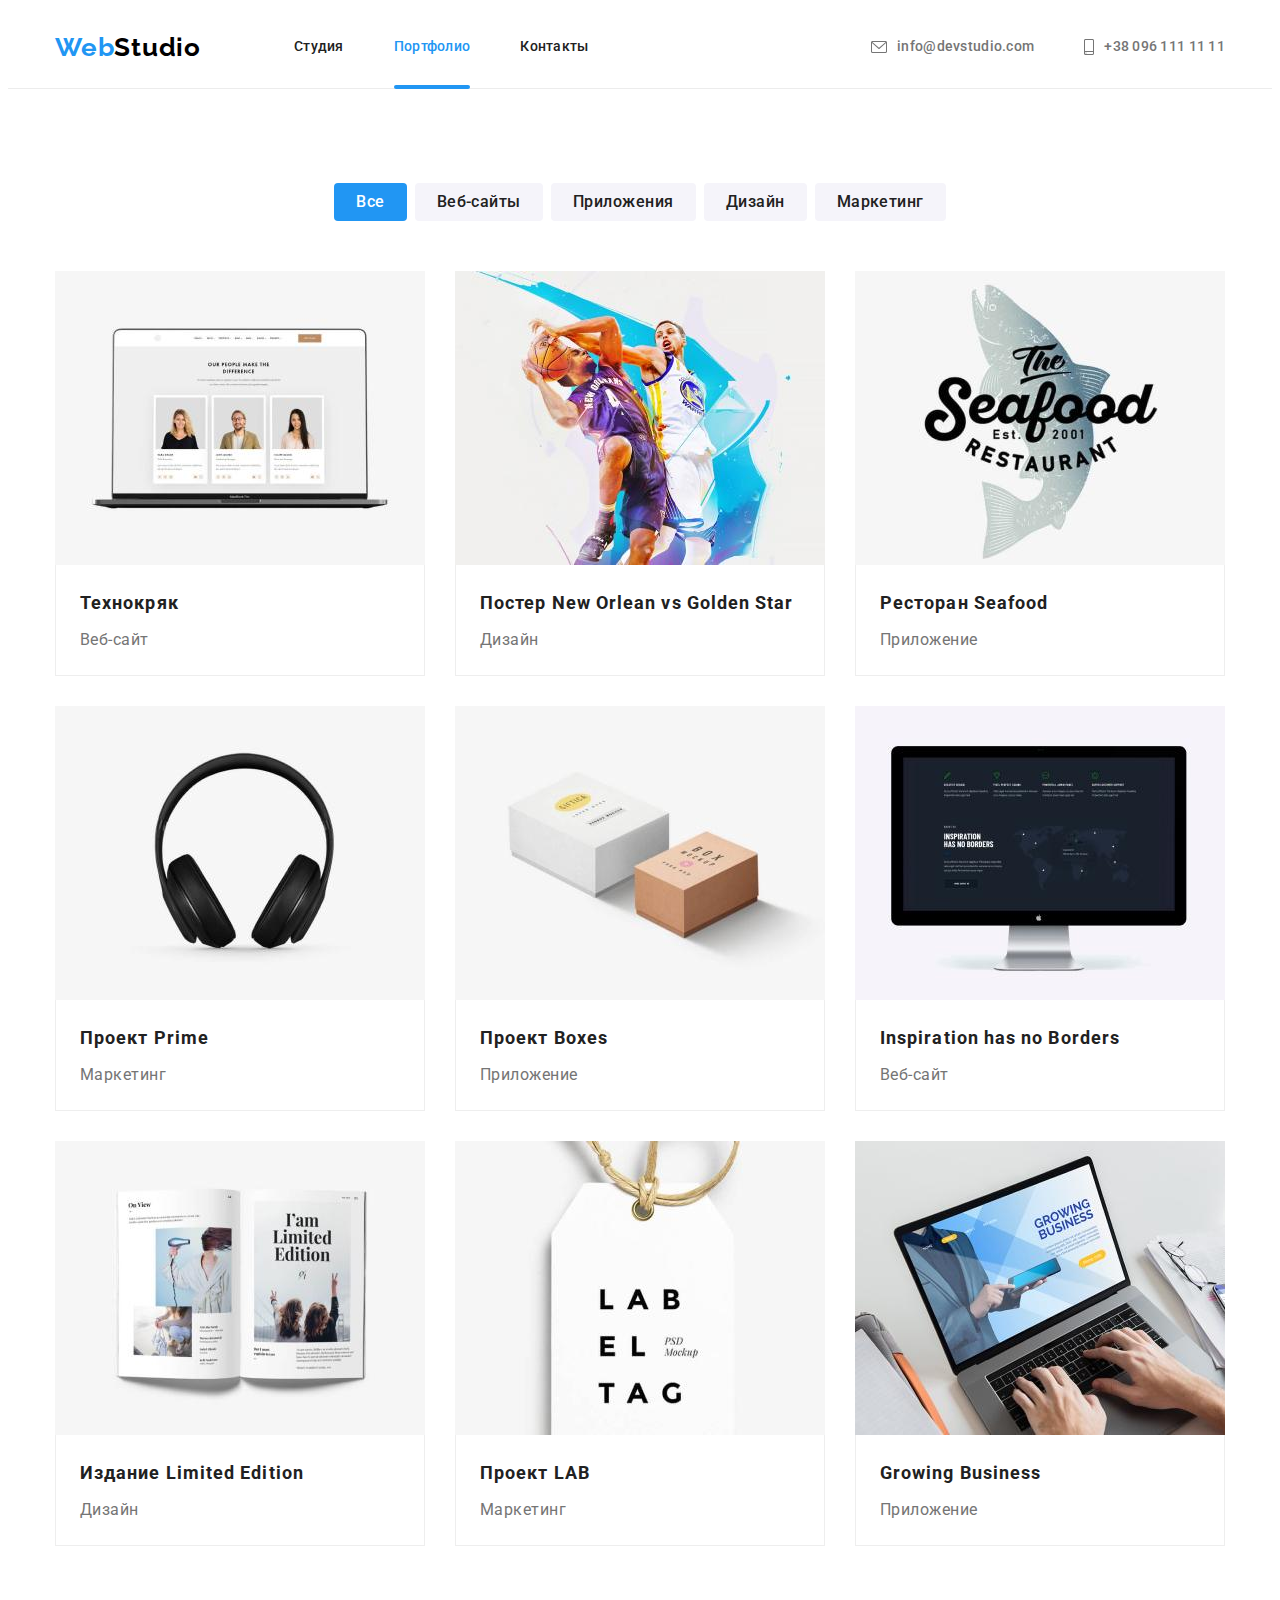
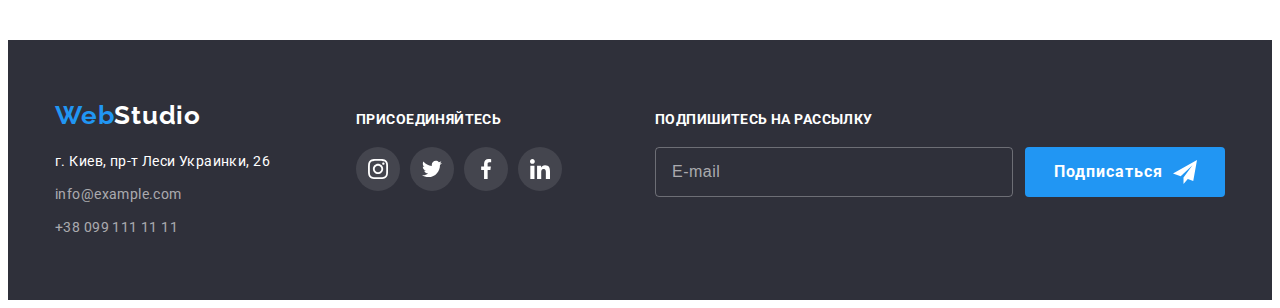
==== portfolio.html @ 7956aa9d "Добавляет файлы после 7-го ДЗ" ====
<!DOCTYPE html>
<html lang="en">
  <head>
    <meta charset="UTF-8" />
    <meta http-equiv="X-UA-Compatible" content="IE=edge" />
    <meta name="viewport" content="width=device-width, initial-scale=1.0" />
    <title>Портфолио</title>
    <link rel="preconnect" href="https://fonts.googleapis.com" />
    <link rel="preconnect" href="https://fonts.gstatic.com" crossorigin />
    <link
      href="https://fonts.googleapis.com/css2?family=Raleway:wght@700&family=Roboto:wght@400;500;700;900&display=swap"
      rel="stylesheet"
    />
    <link
      rel="stylesheet"
      href="https://cdnjs.cloudflare.com/ajax/libs/modern-normalize/1.1.0/modern-normalize.min.css"
      integrity="sha512-wpPYUAdjBVSE4KJnH1VR1HeZfpl1ub8YT/NKx4PuQ5NmX2tKuGu6U/JRp5y+Y8XG2tV+wKQpNHVUX03MfMFn9Q=="
      crossorigin="anonymous"
      referrerpolicy="no-referrer"
    />
    <link rel="stylesheet" href="./css/main.min.css" />
  </head>

  <body>
    <!-- Шапка сайта header -->
    <header class="header">
      <div class="container header__container">
        <a class="logo link header__logo" href="./index.html">
          <span class="logo__accent">Web</span>Studio</a
        >
        <nav class="header__nav nav">
          <ul class="nav__list list">
            <li class="nav__item">
              <a class="nav__link link" href="./index.html">Студия</a>
            </li>

            <li class="nav__item">
              <a class="nav__link link nav__link-current link" href="./portfolio.html">Портфолио</a>
            </li>

            <li class="nav__item">
              <a class="nav__link link" href="">Контакты</a>
            </li>
          </ul>
        </nav>

        <ul class="header-contacts-list header-contacts-list__content list">
          <li class="header-contacts-list__item">
            <a class="header-contacts-list__link link" href="mailto:info@devstudio.com">
              <svg class="header-contacts-list__icon" width="16" height="12">
                <use href="./images/icons.svg#icon-contacts-envelope"></use>
              </svg>
              info@devstudio.com
            </a>
          </li>

          <li class="header-contacts-list__item">
            <a class="header-contacts-list__link link" href="tel:+380961111111">
              <svg class="header-contacts-list__icon" width="10" height="16">
                <use href="./images/icons.svg#icon-contacts-smartphone"></use>
              </svg>
              +38 096 111 11 11
            </a>
          </li>
        </ul>
      </div>
    </header>

    <main>
      <section class="works section">
        <div class="container works__container">
          <h1 class="works__title visually-hidden">Наши работы</h1>
          <ul class="works-btn-list works-btn-list__content list">
            <li class="works-btn-list__item">
              <button class="works-btn btn-active" type="button">Все</button>
            </li>
            <li class="works-btn-list__item">
              <button class="works-btn" type="button">Веб-сайты</button>
            </li>
            <li class="works-btn-list__item">
              <button class="works-btn" type="button">Приложения</button>
            </li>
            <li class="works-btn-list__item">
              <button class="works-btn" type="button">Дизайн</button>
            </li>
            <li class="works-btn-list__item">
              <button class="works-btn" type="button">Маркетинг</button>
            </li>
          </ul>
          <ul class="works-list works-list__content list">
            <li class="works-list__item">
              <a class="works-list__link link" href="">
                <div class="works-list-top-text works-list-top-text__container">
                  <img src="./images/works-1.jpg" alt="Ноутбук с сайтом на экране" width="370" />
                  <p class="works-list-top-text__text">
                    Технокряк это современная площадка распространения коронавируса. Компании
                    используют эту платформу для цифрового шпионажа и атак на защищённые сервера
                    конкурентов.
                  </p>
                </div>
                <div class="works-list-descr works-list-descr__content">
                  <h2 class="works-list-descr__title">Технокряк</h2>
                  <p class="works-list-descr__text">Веб-сайт</p>
                </div>
              </a>
            </li>
            <li class="works-list__item">
              <a class="works-list__link link" href="">
                <div class="works-list-top-text works-list-top-text__container">
                  <img src="./images/works-2.jpg" alt="Два баскетболиста с мячем" width="370" />
                  <p class="works-list-top-text__text">
                    Технокряк это современная площадка распространения коронавируса. Компании
                    используют эту платформу для цифрового шпионажа и атак на защищённые сервера
                    конкурентов.
                  </p>
                </div>
                <div class="works-list-descr works-list-descr__content">
                  <h2 class="works-list-descr__title">
                    Постер <span lang="en">New Orlean vs Golden Star</span>
                  </h2>
                  <p class="works-list-descr__text">Дизайн</p>
                </div>
              </a>
            </li>
            <li class="works-list__item">
              <a class="works-list__link link" href="">
                <div class="works-list-top-text works-list-top-text__container">
                  <img
                    src="./images/works-3.jpg"
                    alt="Надпись с рыбой на заднем плане"
                    width="370"
                  />
                  <p class="works-list-top-text__text">
                    Технокряк это современная площадка распространения коронавируса. Компании
                    используют эту платформу для цифрового шпионажа и атак на защищённые сервера
                    конкурентов.
                  </p>
                </div>
                <div class="works-list-descr works-list-descr__content">
                  <h2 class="works-list-descr__title">Ресторан <span lang="en">Seafood</span></h2>
                  <p class="works-list-descr__text">Приложение</p>
                </div>
              </a>
            </li>
            <li class="works-list__item">
              <a class="works-list__link link" href="">
                <div class="works-list-top-text works-list-top-text__container">
                  <img src="./images/works-4.jpg" alt="Наушники" width="370" />
                  <p class="works-list-top-text__text">
                    Технокряк это современная площадка распространения коронавируса. Компании
                    используют эту платформу для цифрового шпионажа и атак на защищённые сервера
                    конкурентов.
                  </p>
                </div>
                <div class="works-list-descr works-list-descr__content">
                  <h2 class="works-list-descr__title">Проект <span lang="en">Prime</span></h2>
                  <p class="works-list-descr__text">Маркетинг</p>
                </div>
              </a>
            </li>
            <li class="works-list__item">
              <a class="works-list__link link" href="">
                <div class="works-list-top-text works-list-top-text__container">
                  <img
                    src="./images/works-5.jpg"
                    alt="Две коробки коричневая и белая"
                    width="370"
                  />
                  <p class="works-list-top-text__text">
                    Технокряк это современная площадка распространения коронавируса. Компании
                    используют эту платформу для цифрового шпионажа и атак на защищённые сервера
                    конкурентов.
                  </p>
                </div>
                <div class="works-list-descr works-list-descr__content">
                  <h2 class="works-list-descr__title">Проект <span lang="en">Boxes</span></h2>
                  <p class="works-list-descr__text">Приложение</p>
                </div>
              </a>
            </li>
            <li class="works-list__item">
              <a class="works-list__link link" href="">
                <div class="works-list-top-text works-list-top-text__container">
                  <img src="./images/works-6.jpg" alt="Монитор с сайтом на экране" width="370" />
                  <p class="works-list-top-text__text">
                    Технокряк это современная площадка распространения коронавируса. Компании
                    используют эту платформу для цифрового шпионажа и атак на защищённые сервера
                    конкурентов.
                  </p>
                </div>
                <div class="works-list-descr works-list-descr__content">
                  <h2 lang="en" class="works-list-descr__title">Inspiration has no Borders</h2>
                  <p class="works-list-descr__text">Веб-сайт</p>
                </div>
              </a>
            </li>
            <li class="works-list__item">
              <a class="works-list__link link" href="">
                <div class="works-list-top-text works-list-top-text__container">
                  <img src="./images/works-7.jpg" alt="Разворот журнала" width="370" />
                  <p class="works-list-top-text__text">
                    Технокряк это современная площадка распространения коронавируса. Компании
                    используют эту платформу для цифрового шпионажа и атак на защищённые сервера
                    конкурентов.
                  </p>
                </div>
                <div class="works-list-descr works-list-descr__content">
                  <h2 class="works-list-descr__title">
                    Издание <span lang="en">Limited Edition</span>
                  </h2>
                  <p class="works-list-descr__text">Дизайн</p>
                </div>
              </a>
            </li>
            <li class="works-list__item">
              <a class="works-list__link link" href="">
                <div class="works-list-top-text works-list-top-text__container">
                  <img src="./images/works-8.jpg" alt="белый ярлык с надписью" width="370" />
                  <p class="works-list-top-text__text">
                    Технокряк это современная площадка распространения коронавируса. Компании
                    используют эту платформу для цифрового шпионажа и атак на защищённые сервера
                    конкурентов.
                  </p>
                </div>
                <div class="works-list-descr works-list-descr__content">
                  <h2 class="works-list-descr__title">Проект <span lang="en">LAB</span></h2>
                  <p class="works-list-descr__text">Маркетинг</p>
                </div>
              </a>
            </li>
            <li class="works-list__item">
              <a class="works-list__link link" href="">
                <div class="works-list-top-text works-list-top-text__container">
                  <img
                    src="./images/works-9.jpg"
                    alt="Ноутбук с руками на клавиатуре"
                    width="370"
                  />
                  <p class="works-list-top-text__text">
                    Технокряк это современная площадка распространения коронавируса. Компании
                    используют эту платформу для цифрового шпионажа и атак на защищённые сервера
                    конкурентов.
                  </p>
                </div>
                <div class="works-list-descr works-list-descr__content">
                  <h2 lang="en" class="works-list-descr__title">Growing Business</h2>
                  <p class="works-list-descr__text">Приложение</p>
                </div>
              </a>
            </li>
          </ul>
        </div>
      </section>
    </main>
    <!-- Подвал сайта footer-->
    <footer class="footer">
      <div class="container footer__container">
        <div class="footer-left footer-left__content">
          <a class="footer__logo logo link" href="./index.html">
            <span class="logo__accent">Web</span>Studio</a
          >
          <address class="footer-adress footer-adress__content">
            <p class="footer-adress__text">г. Киев, пр-т Леси Украинки, 26</p>
          </address>
          <ul class="footer-contacts-list footer-contacts-list__content list">
            <li class="footer-contacts-list__item">
              <a class="footer-contacts-list__link link" href="mailto:info@example.com"
                >info@example.com</a
              >
            </li>
            <li class="footer-contacts-list__item">
              <a class="footer-contacts-list__link link" href="tel:+380991111111"
                >+38 099 111 11 11</a
              >
            </li>
          </ul>
        </div>
        <div class="footer-middle footer-middle__content">
          <p class="footer-middle__text">Присоединяйтесь</p>
          <ul class="social-list list">
            <li class="social-list__item">
              <a href="" class="social-list__link social-list__link-footer link">
                <svg class="social-list__icon" width="20" height="20">
                  <use href="./images/icons.svg#icon-social-instagram"></use>
                </svg>
              </a>
            </li>

            <li class="social-list__item">
              <a href="" class="social-list__link social-list__link-footer link">
                <svg class="social-list__icon" width="20" height="20">
                  <use href="./images/icons.svg#icon-social-twitter "></use>
                </svg>
              </a>
            </li>

            <li class="social-list__item">
              <a href="" class="social-list__link social-list__link-footer link">
                <svg class="social-list__icon" width="20" height="20">
                  <use href="./images/icons.svg#icon-social-facebook"></use>
                </svg>
              </a>
            </li>

            <li class="social-list__item">
              <a href="" class="social-list__link social-list__link-footer link">
                <svg class="social-list__icon" width="20" height="20">
                  <use href="./images/icons.svg#icon-social-linkedin"></use>
                </svg>
              </a>
            </li>
          </ul>
        </div>
        <div class="footer-right">
          <form action="#" class="footer-form">
            <p class="footer-form__text">Подпишитесь на рассылку</p>
            <div class="footer-form-block">
              <input
                type="email"
                name="user-email"
                id="user-email"
                class="input-email"
                placeholder="E-mail"
              />
              <span class="footer-button-wrapper">
                <button type="submit" class="btn footer__btn">Подписаться</button>
                <svg class="btn__icon" width="24" height="24">
                  <use href="./images/icons.svg#icon-subscription "></use>
                </svg>
              </span>
            </div>
          </form>
        </div>
      </div>
    </footer>
  </body>
</html>
---- css/main.min.css ----
:root{--accent-color: #2196f3;--title-color: #212121;--text-color: #757575;--primary-background-color: #ffffff;--secondary-background-color: #2f303a;--third-background-color: #f5f4fa;--btn-color: #f5f4fa;--primary-btn-text-color: #ffffff;--secondary-btn-text-color: #212121;--primary-gap: 30px}html{box-sizing:border-box}*,*::before,*::after{box-sizing:inherit}body{background-color:var(--primary-background-color);color:var(--text-color);font-family:Roboto, sans-serif;font-style:normal}h1,h2,h3,h4,h5,h6,p{margin:0}ul{padding:0;margin:0}img{display:block;max-width:100%;height:auto}.link{text-decoration:none}.list{list-style:none}.visually-hidden{position:absolute;width:1px;height:1px;margin:-1px;padding:0;overflow:hidden;border:0;clip:rect(0 0 0 0)}.logo{font-family:Raleway, sans-serif;font-weight:700;font-size:26px;line-height:1.19;letter-spacing:0.03em;color:#000000}.logo__accent{color:var(--accent-color)}.container{padding-left:15px;padding-right:15px}.section{padding-top:94px;padding-bottom:94px}.section-title{color:var(--title-color);font-weight:700;font-size:36px;line-height:1.16;text-align:center;letter-spacing:0.03em}.btn{display:block;padding-top:10px;padding-bottom:10px;border:none;border-radius:4px;cursor:pointer;font-family:inherit;font-weight:700;font-size:16px;line-height:1.87;text-align:center;letter-spacing:0.06em;color:var(--primary-btn-text-color);background-color:var(--accent-color)}.btn__icon{position:absolute;right:28px;top:50%;transform:translateY(-50%);fill:#ffffff}.social-list{display:flex;justify-content:center}.social-list__content{margin-top:16px}.social-list__item{width:44px;height:44px}.social-list__item+.social-list__item{margin-left:10px}.social-list__link{width:100%;height:100%;border-radius:50%;background-color:#ffffff;display:flex;align-items:center;justify-content:center;transition:background-color 250ms cubic-bezier(0.4, 0, 0.2, 1)}.social-list__link:hover,.social-list__link:focus{background-color:var(--accent-color)}.social-list__link-footer{background-color:rgba(255,255,255,0.1)}.social-list__icon{fill:#ffffff}.social-list__icon-team{fill:#afb1b8;transition:fill 250ms cubic-bezier(0.4, 0, 0.2, 1)}.social-list__link:hover .social-list__icon-team,.social-list__link:focus .social-list__icon-team{fill:var(--primary-btn-text-color)}.backdrop{position:fixed;width:100vw;height:100vh;background:rgba(0,0,0,0.2);top:0;display:flex;align-items:center;justify-content:center;transition:opacity 250ms cubic-bezier(0.4, 0, 0.2, 1),visibility 250ms cubic-bezier(0.4, 0, 0.2, 1)}.backdrop.is-hidden{opacity:0;visibility:hidden;pointer-events:none}.backdrop.is-hidden .modal{transform:scale(2) translateY(300px)}.modal{padding:40px;width:528px;min-height:581px;background-color:#ffffff;box-shadow:0px 1px 3px rgba(0,0,0,0.12),0px 1px 1px rgba(0,0,0,0.14),0px 2px 1px rgba(0,0,0,0.2);border-radius:4px;position:relative;transform:scale(1) translateY(0);transition:transform 250ms cubic-bezier(0.4, 0, 0.2, 1)}.close-btn{position:absolute;padding:0;right:8px;top:8px;background-color:#ffffff;border-radius:50%;width:30px;height:30px;border:1px solid rgba(0,0,0,0.1);display:flex;align-items:center;justify-content:center;transition:fill 250ms cubic-bezier(0.4, 0, 0.2, 1)}.close-btn__icon{display:block;fill:#000000}.close-btn:hover .close-btn__icon,.close-btn:focus .close-btn__icon{fill:var(--accent-color)}.modal__title{margin-bottom:12px;font-weight:700;font-size:20px;line-height:1.15;text-align:center;letter-spacing:0.03em;color:var(--title-color)}.modal-form__field+.modal-form__field{margin-top:10px}.modal-form__input-label{font-size:12px;line-height:1.16;letter-spacing:0.01em;color:var(--text-color);display:block;margin-bottom:4px}.modal-form__input-wrapper{display:block;position:relative}.modal-form__input{width:100%;height:40px;border:1px solid rgba(33,33,33,0.2);border-radius:4px;background:transparent;padding-left:42px;padding-right:12px;outline:none;transition:border-color 250ms cubic-bezier(0.4, 0, 0.2, 1)}.modal-form__input:focus{border-color:var(--accent-color)}.modal-form__input-icon{position:absolute;left:12px;top:50%;transform:translateY(-50%);transition:fill 250ms cubic-bezier(0.4, 0, 0.2, 1)}.modal-form__input:focus+.modal-form__input-icon{fill:var(--accent-color)}.modal-form__text-input{padding-top:12px;padding-bottom:12px;padding-left:16px;padding-right:16px;width:100%;height:120px;border-radius:4px;border:1px solid rgba(33,33,33,0.2);background:transparent;resize:none;outline:none;transition:border-color 250ms cubic-bezier(0.4, 0, 0.2, 1)}.modal-form__text-input:focus{border-color:var(--accent-color)}.modal-form__check-text{margin-top:20px;margin-bottom:30px;font-size:14px;line-height:1.71;letter-spacing:0.03em;color:var(--text-color);display:flex;position:relative;align-items:center;justify-content:center}.modal-form__icon-place{width:16px;height:15px;border:2px solid #212121;border-radius:2px;margin-right:8px;display:flex;align-items:center;justify-content:center;transition:background-color 250ms cubic-bezier(0.4, 0, 0.2, 1)}.modal-form__checkbox:checked+.modal-form__icon-place{background-color:var(--accent-color);border:none}.modal-form__link{margin-bottom:5px;color:var(--accent-color)}.modal-form__link::after{content:'';width:100%;height:1px;margin-top:-5px;background-color:var(--accent-color);display:block;border-bottom:1px solid var(--accent-color)}.modal-form__btn{margin:0 auto;padding-left:56px;padding-right:55px;transition:background-color 250ms cubic-bezier(0.4, 0, 0.2, 1),box-shadow 250ms cubic-bezier(0.4, 0, 0.2, 1)}.modal-form__btn:hover,.modal-form__btn:focus{background-color:#188ce8;box-shadow:0px 4px 4px rgba(0,0,0,0.15)}.header{padding-top:24px;padding-bottom:25px;border-bottom:1px solid #ececec}.header__container{margin-right:auto;margin-left:auto;width:1200px;display:flex;align-items:center}.header__logo{margin-right:93px}.nav__list{align-items:center;display:flex}.nav__item:not(:last-child){margin-right:50px}.nav__link{display:block;position:relative;color:#212121;font-weight:500;font-size:14px;line-height:1.14;letter-spacing:0.02em;transition:color 250ms cubic-bezier(0.4, 0, 0.2, 1),fill 250ms cubic-bezier(0.4, 0, 0.2, 1)}.nav__link:hover,.nav__link:focus{color:var(--accent-color)}.nav__link-current{color:var(--accent-color)}.nav__link-current::after{content:'';display:block;bottom:-34px;position:absolute;width:100%;height:4px;border-radius:2px;background-color:var(--accent-color)}.header-contacts-list__content{display:flex;justify-content:center;align-items:center;margin-left:auto}.header-contacts-list__item:not(:last-child){margin-right:50px}.header-contacts-list__link{display:flex;position:relative;color:var(--text-color);font-weight:500;font-size:14px;line-height:1.14;letter-spacing:0.02em;transition:color 250ms cubic-bezier(0.4, 0, 0.2, 1),fill 250ms cubic-bezier(0.4, 0, 0.2, 1)}.header-contacts-list__link:hover,.header-contacts-list__link:focus{color:var(--accent-color)}.header-contacts-list__icon{margin-top:auto;margin-bottom:auto;margin-right:10px;fill:currentColor}.header-contacts-list__icon:hover,.header-contacts-list__icon:focus{fill:var(--accent-color)}.hero__section{padding-top:200px;padding-bottom:200px;background-color:#c4c4c4;background-image:linear-gradient(rgba(47,48,58,0.4), rgba(47,48,58,0.4)),url(../images/hero-bg.jpg);background-repeat:no-repeat;background-position:center;background-size:cover;margin-top:0;margin-bottom:0;margin-left:auto;margin-right:auto;max-width:1600px}.hero__title{margin-left:auto;margin-right:auto;margin-bottom:30px;max-width:696px;color:#ffffff;font-weight:900;font-size:44px;line-height:1.36;text-align:center;letter-spacing:0.06em;text-transform:uppercase}.hero__btn{margin-left:auto;margin-right:auto;padding-left:32px;padding-right:32px;transition:background-color 250ms cubic-bezier(0.4, 0, 0.2, 1),box-shadow 250ms cubic-bezier(0.4, 0, 0.2, 1)}.hero__btn:hover,.hero__btn:focus{background-color:#188ce8;box-shadow:0px 4px 4px rgba(0,0,0,0.15)}.features__container{margin-right:auto;margin-left:auto;width:1200px}.features-list__content{display:flex;margin-left:calc(-1 * var(--primary-gap));margin-top:calc(-1 * var(--primary-gap))}.features-list__item{flex-basis:calc(100% / 4 - var(--primary-gap));margin-left:var(--primary-gap);margin-top:var(--primary-gap)}.features-list__title{margin-top:30px;margin-bottom:10px;color:var(--title-color);font-weight:700;font-size:14px;line-height:1.14;text-transform:uppercase}.features-list__text{color:var(--text-color);font-size:14px;line-height:1.71;letter-spacing:0.03em}.features-list-icon{padding-top:25px;padding-bottom:25px;padding-left:100px;padding-right:100px;background-color:#f5f4fa}.features-list-icon__antenna,.features-list-icon__clock,.features-list-icon__diagram,.features-list-icon__astronaut{display:block}.about{padding-top:0}.about__container{margin-right:auto;margin-left:auto;width:1200px}.about__title{margin-bottom:50px}.about-list{display:flex;justify-content:space-between}.about-list-container{position:relative}.about-list-container__text{padding-bottom:27px;padding-top:27px;position:absolute;bottom:0;width:100%;background-color:rgba(47,48,58,0.8);color:#ffffff;font-weight:700;font-size:14px;line-height:1.14;letter-spacing:0.03em;text-transform:uppercase;text-align:center}.team{background-color:var(--third-background-color)}.team__container{margin-right:auto;margin-left:auto;width:1200px}.team__title{margin-bottom:50px}.team-list__content{display:flex;flex-wrap:wrap;margin-left:calc(-1 * var(--primary-gap));margin-top:calc(-1 * var(--primary-gap))}.team-list__item{flex-basis:calc(100% / 4 - var(--primary-gap));margin-left:var(--primary-gap);margin-top:var(--primary-gap);border-radius:0px 0px 4px 4px;box-shadow:0px 1px 3px rgba(0,0,0,0.12),0px 1px 1px rgba(0,0,0,0.14),0px 2px 1px rgba(0,0,0,0.2);background-color:var(--primary-background-color)}.team-list-descr{padding-top:30px;padding-bottom:30px;text-align:center}.team-list-descr__title{margin-bottom:10px;color:var(--title-color);font-weight:500;font-size:16px;line-height:1.19;letter-spacing:0.03em}.team-list-descr__text{font-size:16px;line-height:1.19;text-align:center;letter-spacing:0.03em}.clients__container{margin-right:auto;margin-left:auto;width:1200px}.clients__title{margin-bottom:50px}.clients-list__content{display:flex;margin-left:calc(-1 * var(--primary-gap));margin-top:calc(-1 * var(--primary-gap))}.clients-list__item{flex-basis:calc(100% / 6 - var(--primary-gap));margin-left:var(--primary-gap);margin-top:var(--primary-gap)}.clients-list__link{display:block;padding-top:16px;padding-bottom:16px;padding-left:32px;padding-right:32px;border:1px solid #afb1b8;border-radius:4px;color:#afb1b8;transition:color 250ms cubic-bezier(0.4, 0, 0.2, 1)}.clients-list__link:hover,.clients-list__link:focus{border:1px solid var(--accent-color);color:var(--accent-color)}.clients-list__icon{fill:currentColor;transition:fill 250ms cubic-bezier(0.4, 0, 0.2, 1)}.clients-list__icon:hover,.clients-list__icon:focus{fill:var(--accent-color)}.footer{padding-top:60px;padding-bottom:60px;background-color:var(--secondary-background-color)}.footer__container{margin-right:auto;margin-left:auto;width:1200px;display:flex;align-items:baseline}.footer__logo{display:block;margin-bottom:20px;color:#ffffff}.footer__btn{margin-left:12px;margin-right:0px;padding-left:29px;padding-right:62px;transition:background-color 250ms cubic-bezier(0.4, 0, 0.2, 1),box-shadow 250ms cubic-bezier(0.4, 0, 0.2, 1)}.footer__btn:hover,.footer__btn:focus{background-color:#188ce8;box-shadow:0px 4px 4px rgba(0,0,0,0.15)}.footer-left__content{min-width:231px;margin-right:70px}.footer-adress__content{margin-bottom:9px}.footer-adress__text{font-style:normal;font-size:14px;line-height:1.71;letter-spacing:0.03em;color:#ffffff}.footer-contacts-list__item:not(:last-child){margin-bottom:9px}.footer-contacts-list__link{font-size:14px;line-height:1.71;letter-spacing:0.03em;color:rgba(255,255,255,0.6);transition:color 250ms cubic-bezier(0.4, 0, 0.2, 1)}.footer-contacts-list__link:hover,.footer-contacts-list__link:focus{color:var(--accent-color)}.footer-middle__content{min-width:206px;margin-right:93px}.footer-middle__text{margin-bottom:20px;font-weight:700;font-size:14px;line-height:1.14;letter-spacing:0.03em;text-transform:uppercase;color:#ffffff}.footer-right{flex-grow:1}.footer-form__text{margin-bottom:20px;font-weight:700;font-size:14px;line-height:1.14;letter-spacing:0.03em;text-transform:uppercase;color:#ffffff}.footer-form-block{display:flex;justify-content:right}.input-email{width:100%;padding-top:15px;padding-bottom:15px;padding-left:16px;background-color:transparent;border:1px solid rgba(255,255,255,0.3);border-radius:4px;outline:none;color:rgba(255,255,255,0.6)}.input-email::placeholder{font-size:16px;line-height:1.25;letter-spacing:0.03em;color:rgba(255,255,255,0.6)}.footer-button-wrapper{display:block;position:relative}.works__container{margin-right:auto;margin-left:auto;width:1200px}.works-btn-list__content{display:flex;justify-content:center;margin-bottom:50px}.works-btn-list__item:not(:last-child){margin-right:8px}.works-btn{padding-left:22px;padding-right:22px;padding-top:6px;padding-bottom:6px;border:none;border-radius:4px;cursor:pointer;color:var(--secondary-btn-text-color);background-color:var(--btn-color);font-family:inherit;font-weight:500;font-size:16px;line-height:1.62;text-align:center;letter-spacing:0.03em;transition:box-shadow 250ms cubic-bezier(0.4, 0, 0.2, 1),color 250ms cubic-bezier(0.4, 0, 0.2, 1),background-color 250ms cubic-bezier(0.4, 0, 0.2, 1)}.works-btn:hover,.works-btn:focus{box-shadow:0px 3px 1px rgba(0,0,0,0.1),0px 1px 2px rgba(0,0,0,0.08),0px 2px 2px rgba(0,0,0,0.12);color:var(--primary-btn-text-color);background-color:var(--accent-color)}.btn-active{color:var(--primary-btn-text-color);background-color:var(--accent-color)}.works-list__content{display:flex;flex-wrap:wrap;margin-left:calc(-1 * var(--primary-gap));margin-top:calc(-1 * var(--primary-gap))}.works-list__item{flex-basis:calc(100% / 3 - var(--primary-gap));margin-left:var(--primary-gap);margin-top:var(--primary-gap)}.works-list__link{display:block;transition:box-shadow 250ms cubic-bezier(0.4, 0, 0.2, 1)}.works-list__link:hover,.works-list__link:focus{box-shadow:0px 1px 1px rgba(0,0,0,0.12),0px 4px 4px rgba(0,0,0,0.06),1px 4px 6px rgba(0,0,0,0.16)}.works-list-top-text__container{position:relative;overflow:hidden}.works-list-top-text__text{padding-top:63px;padding-bottom:63px;padding-left:24px;padding-right:24px;position:absolute;top:0;left:0;height:100%;font-size:18px;line-height:1.56;letter-spacing:0.03em;color:#ffffff;background-color:var(--accent-color);transform:translateY(100%);transition:transform 250ms cubic-bezier(0.4, 0, 0.2, 1)}.works-list__link:hover .works-list-top-text__text{transform:translateY(0)}.works-list-descr__content{padding-top:20px;padding-bottom:20px;padding-left:24px;padding-right:24px;border-left:1px solid #eeeeee;border-right:1px solid #eeeeee;border-bottom:1px solid #eeeeee}.works-list-descr__title{margin-bottom:4px;color:var(--title-color);font-weight:700;font-size:18px;line-height:2;letter-spacing:0.06em}.works-list-descr__text{font-size:16px;line-height:1.87;letter-spacing:0.03em;color:var(--text-color)}
/*# sourceMappingURL=main.min.css.map */
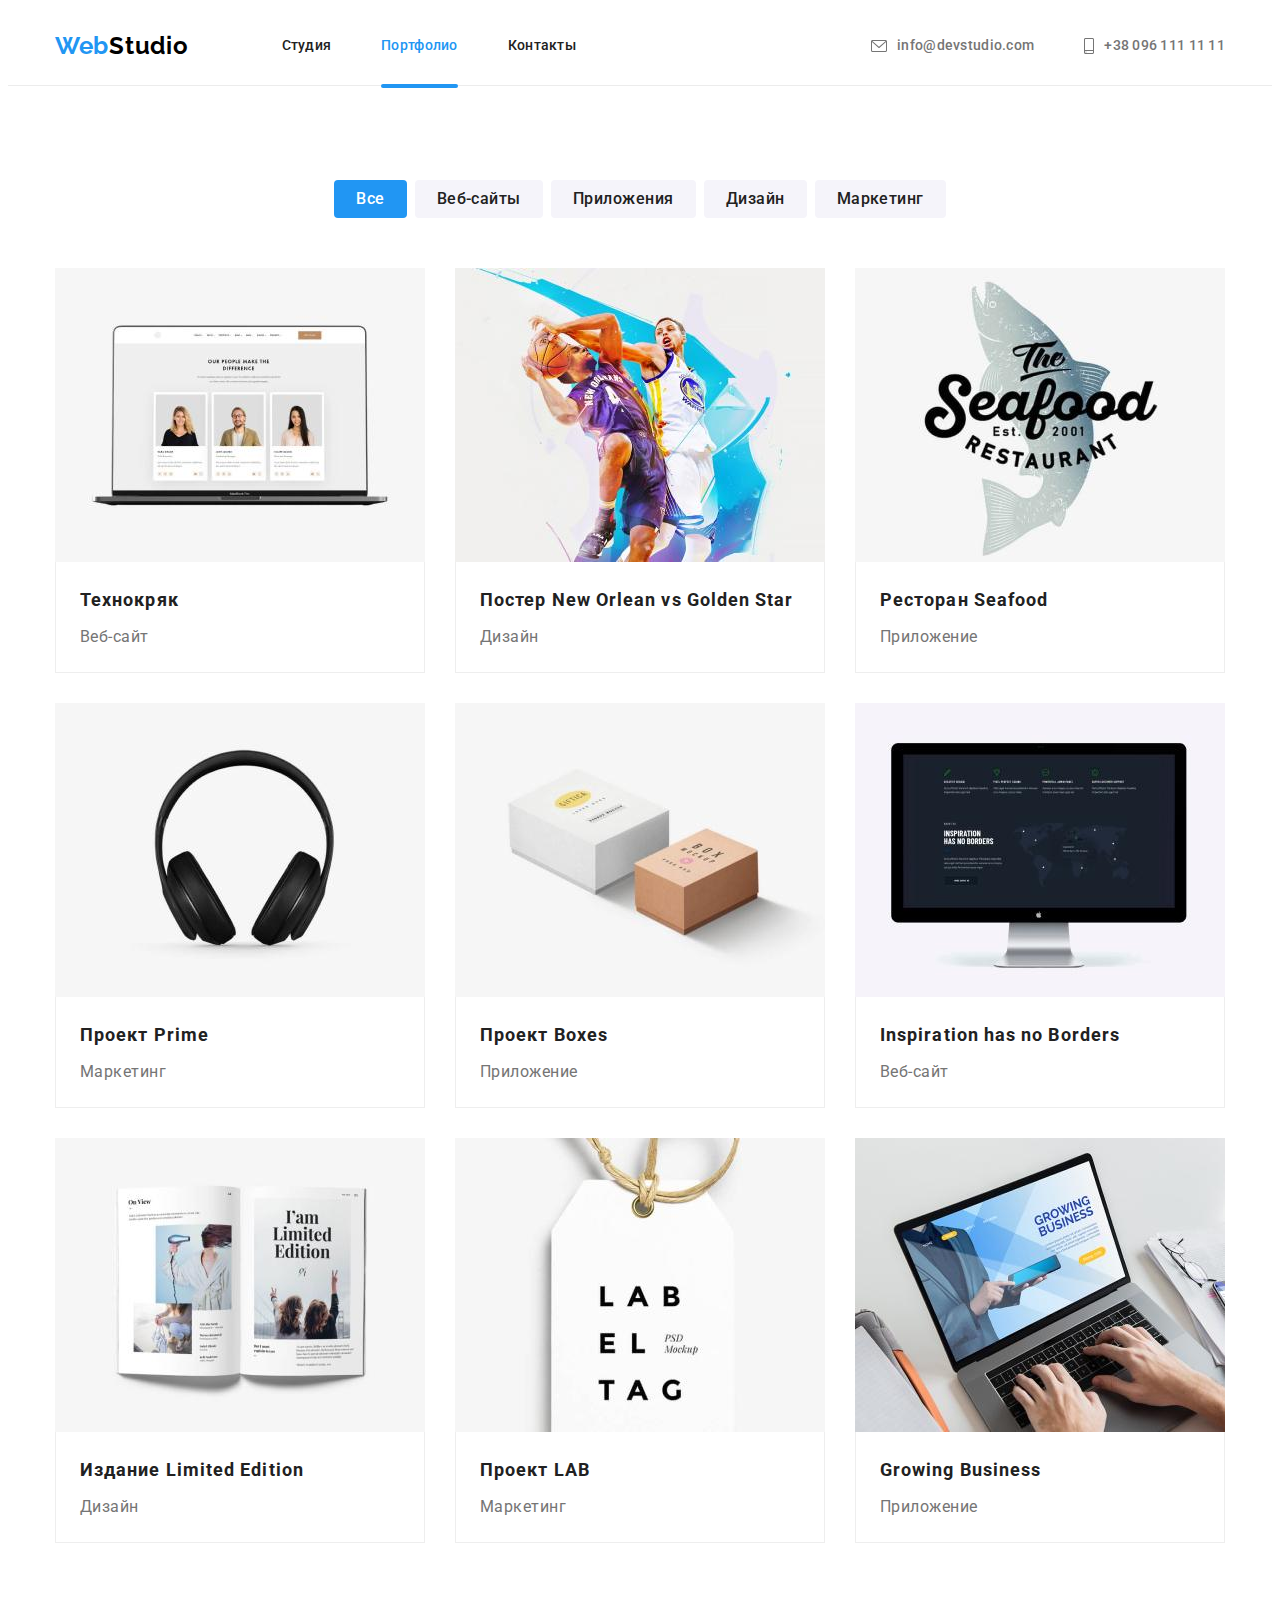
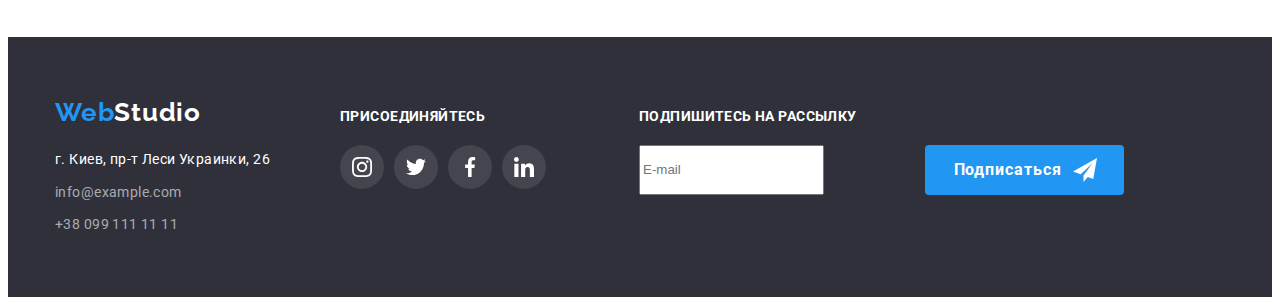
==== commit 0c433ea3: "Добавляет адаптацию секций Чем мы занимаемся, Наша команда, Наши клиенты и Футер." ====
--- a/portfolio.html
+++ b/portfolio.html
@@ -35,7 +35,11 @@
             </li>
 
             <li class="nav__item">
-              <a class="nav__link link nav__link-current link" href="./portfolio.html">Портфолио</a>
+              <a
+                class="nav__link link nav__link-current link"
+                href="./portfolio.html"
+                >Портфолио</a
+              >
             </li>
 
             <li class="nav__item">
@@ -46,7 +50,10 @@
 
         <ul class="header-contacts-list header-contacts-list__content list">
           <li class="header-contacts-list__item">
-            <a class="header-contacts-list__link link" href="mailto:info@devstudio.com">
+            <a
+              class="header-contacts-list__link link"
+              href="mailto:info@devstudio.com"
+            >
               <svg class="header-contacts-list__icon" width="16" height="12">
                 <use href="./images/icons.svg#icon-contacts-envelope"></use>
               </svg>
@@ -70,6 +77,7 @@
       <section class="works section">
         <div class="container works__container">
           <h1 class="works__title visually-hidden">Наши работы</h1>
+
           <ul class="works-btn-list works-btn-list__content list">
             <li class="works-btn-list__item">
               <button class="works-btn btn-active" type="button">Все</button>
@@ -87,15 +95,43 @@
               <button class="works-btn" type="button">Маркетинг</button>
             </li>
           </ul>
+
           <ul class="works-list works-list__content list">
             <li class="works-list__item">
               <a class="works-list__link link" href="">
                 <div class="works-list-top-text works-list-top-text__container">
-                  <img src="./images/works-1.jpg" alt="Ноутбук с сайтом на экране" width="370" />
-                  <p class="works-list-top-text__text">
-                    Технокряк это современная площадка распространения коронавируса. Компании
-                    используют эту платформу для цифрового шпионажа и атак на защищённые сервера
-                    конкурентов.
+                  <picture>
+                    <source
+                      srcset="
+                        ./images/works/desc-works-1.jpg    1x,
+                        ./images/works/desc-works-1-2x.jpg 2x
+                      "
+                      media="(min-width: 1200px)"
+                    />
+                    <source
+                      srcset="
+                        ./images/works/tab-works-1.jpg    1x,
+                        ./images/works/tab-works-1-2x.jpg 2x
+                      "
+                      media="(min-width: 768px)"
+                    />
+                    <source
+                      srcset="
+                        ./images/works/mob-works-1.jpg    1x,
+                        ./images/works/mob-works-1-2x.jpg 2x
+                      "
+                      media="(min-width: 480px)"
+                    />
+                    <img
+                      src="./images/works/desc-works-1.jpg"
+                      alt="Ноутбук с сайтом на экране"
+                      width="370"
+                    />
+                  </picture>
+                  <p class="works-list-top-text__text">
+                    Технокряк это современная площадка распространения
+                    коронавируса. Компании используют эту платформу для
+                    цифрового шпионажа и атак на защищённые сервера конкурентов.
                   </p>
                 </div>
                 <div class="works-list-descr works-list-descr__content">
@@ -107,11 +143,38 @@
             <li class="works-list__item">
               <a class="works-list__link link" href="">
                 <div class="works-list-top-text works-list-top-text__container">
-                  <img src="./images/works-2.jpg" alt="Два баскетболиста с мячем" width="370" />
-                  <p class="works-list-top-text__text">
-                    Технокряк это современная площадка распространения коронавируса. Компании
-                    используют эту платформу для цифрового шпионажа и атак на защищённые сервера
-                    конкурентов.
+                  <picture>
+                    <source
+                      srcset="
+                        ./images/works/desc-works-2.jpg    1x,
+                        ./images/works/desc-works-2-2x.jpg 2x
+                      "
+                      media="(min-width: 1200px)"
+                    />
+                    <source
+                      srcset="
+                        ./images/works/tab-works-2.jpg    1x,
+                        ./images/works/tab-works-2-2x.jpg 2x
+                      "
+                      media="(min-width: 768px)"
+                    />
+                    <source
+                      srcset="
+                        ./images/works/mob-works-2.jpg    1x,
+                        ./images/works/mob-works-2-2x.jpg 2x
+                      "
+                      media="(min-width: 480px)"
+                    />
+                    <img
+                      src="./images/works/desc-works-2.jpg"
+                      alt="Два баскетболиста с мячем"
+                      width="370"
+                    />
+                  </picture>
+                  <p class="works-list-top-text__text">
+                    Технокряк это современная площадка распространения
+                    коронавируса. Компании используют эту платформу для
+                    цифрового шпионажа и атак на защищённые сервера конкурентов.
                   </p>
                 </div>
                 <div class="works-list-descr works-list-descr__content">
@@ -125,19 +188,44 @@
             <li class="works-list__item">
               <a class="works-list__link link" href="">
                 <div class="works-list-top-text works-list-top-text__container">
-                  <img
-                    src="./images/works-3.jpg"
-                    alt="Надпись с рыбой на заднем плане"
-                    width="370"
-                  />
-                  <p class="works-list-top-text__text">
-                    Технокряк это современная площадка распространения коронавируса. Компании
-                    используют эту платформу для цифрового шпионажа и атак на защищённые сервера
-                    конкурентов.
-                  </p>
-                </div>
-                <div class="works-list-descr works-list-descr__content">
-                  <h2 class="works-list-descr__title">Ресторан <span lang="en">Seafood</span></h2>
+                  <picture>
+                    <source
+                      srcset="
+                        ./images/works/desc-works-3.jpg    1x,
+                        ./images/works/desc-works-3-2x.jpg 2x
+                      "
+                      media="(min-width: 1200px)"
+                    />
+                    <source
+                      srcset="
+                        ./images/works/tab-works-3.jpg    1x,
+                        ./images/works/tab-works-3-2x.jpg 2x
+                      "
+                      media="(min-width: 768px)"
+                    />
+                    <source
+                      srcset="
+                        ./images/works/mob-works-3.jpg    1x,
+                        ./images/works/mob-works-3-2x.jpg 2x
+                      "
+                      media="(min-width: 480px)"
+                    />
+                    <img
+                      src="./images/works/desc-works-3.jpg"
+                      alt="Надпись с рыбой на заднем плане"
+                      width="370"
+                    />
+                  </picture>
+                  <p class="works-list-top-text__text">
+                    Технокряк это современная площадка распространения
+                    коронавируса. Компании используют эту платформу для
+                    цифрового шпионажа и атак на защищённые сервера конкурентов.
+                  </p>
+                </div>
+                <div class="works-list-descr works-list-descr__content">
+                  <h2 class="works-list-descr__title">
+                    Ресторан <span lang="en">Seafood</span>
+                  </h2>
                   <p class="works-list-descr__text">Приложение</p>
                 </div>
               </a>
@@ -145,15 +233,44 @@
             <li class="works-list__item">
               <a class="works-list__link link" href="">
                 <div class="works-list-top-text works-list-top-text__container">
-                  <img src="./images/works-4.jpg" alt="Наушники" width="370" />
-                  <p class="works-list-top-text__text">
-                    Технокряк это современная площадка распространения коронавируса. Компании
-                    используют эту платформу для цифрового шпионажа и атак на защищённые сервера
-                    конкурентов.
-                  </p>
-                </div>
-                <div class="works-list-descr works-list-descr__content">
-                  <h2 class="works-list-descr__title">Проект <span lang="en">Prime</span></h2>
+                  <picture>
+                    <source
+                      srcset="
+                        ./images/works/desc-works-4.jpg    1x,
+                        ./images/works/desc-works-4-2x.jpg 2x
+                      "
+                      media="(min-width: 1200px)"
+                    />
+                    <source
+                      srcset="
+                        ./images/works/tab-works-4.jpg    1x,
+                        ./images/works/tab-works-4-2x.jpg 2x
+                      "
+                      media="(min-width: 768px)"
+                    />
+                    <source
+                      srcset="
+                        ./images/works/mob-works-4.jpg    1x,
+                        ./images/works/mob-works-4-2x.jpg 2x
+                      "
+                      media="(min-width: 480px)"
+                    />
+                    <img
+                      src="./images/works/desc-works-4.jpg"
+                      alt="Наушники"
+                      width="370"
+                    />
+                  </picture>
+                  <p class="works-list-top-text__text">
+                    Технокряк это современная площадка распространения
+                    коронавируса. Компании используют эту платформу для
+                    цифрового шпионажа и атак на защищённые сервера конкурентов.
+                  </p>
+                </div>
+                <div class="works-list-descr works-list-descr__content">
+                  <h2 class="works-list-descr__title">
+                    Проект <span lang="en">Prime</span>
+                  </h2>
                   <p class="works-list-descr__text">Маркетинг</p>
                 </div>
               </a>
@@ -161,19 +278,44 @@
             <li class="works-list__item">
               <a class="works-list__link link" href="">
                 <div class="works-list-top-text works-list-top-text__container">
-                  <img
-                    src="./images/works-5.jpg"
-                    alt="Две коробки коричневая и белая"
-                    width="370"
-                  />
-                  <p class="works-list-top-text__text">
-                    Технокряк это современная площадка распространения коронавируса. Компании
-                    используют эту платформу для цифрового шпионажа и атак на защищённые сервера
-                    конкурентов.
-                  </p>
-                </div>
-                <div class="works-list-descr works-list-descr__content">
-                  <h2 class="works-list-descr__title">Проект <span lang="en">Boxes</span></h2>
+                  <picture>
+                    <source
+                      srcset="
+                        ./images/works/desc-works-5.jpg    1x,
+                        ./images/works/desc-works-5-2x.jpg 2x
+                      "
+                      media="(min-width: 1200px)"
+                    />
+                    <source
+                      srcset="
+                        ./images/works/tab-works-5.jpg    1x,
+                        ./images/works/tab-works-5-2x.jpg 2x
+                      "
+                      media="(min-width: 768px)"
+                    />
+                    <source
+                      srcset="
+                        ./images/works/mob-works-5.jpg    1x,
+                        ./images/works/mob-works-5-2x.jpg 2x
+                      "
+                      media="(min-width: 480px)"
+                    />
+                    <img
+                      src="./images/works/desc-works-5.jpg"
+                      alt="Две коробки коричневая и белая"
+                      width="370"
+                    />
+                  </picture>
+                  <p class="works-list-top-text__text">
+                    Технокряк это современная площадка распространения
+                    коронавируса. Компании используют эту платформу для
+                    цифрового шпионажа и атак на защищённые сервера конкурентов.
+                  </p>
+                </div>
+                <div class="works-list-descr works-list-descr__content">
+                  <h2 class="works-list-descr__title">
+                    Проект <span lang="en">Boxes</span>
+                  </h2>
                   <p class="works-list-descr__text">Приложение</p>
                 </div>
               </a>
@@ -181,15 +323,44 @@
             <li class="works-list__item">
               <a class="works-list__link link" href="">
                 <div class="works-list-top-text works-list-top-text__container">
-                  <img src="./images/works-6.jpg" alt="Монитор с сайтом на экране" width="370" />
-                  <p class="works-list-top-text__text">
-                    Технокряк это современная площадка распространения коронавируса. Компании
-                    используют эту платформу для цифрового шпионажа и атак на защищённые сервера
-                    конкурентов.
-                  </p>
-                </div>
-                <div class="works-list-descr works-list-descr__content">
-                  <h2 lang="en" class="works-list-descr__title">Inspiration has no Borders</h2>
+                  <picture>
+                    <source
+                      srcset="
+                        ./images/works/desc-works-6.jpg    1x,
+                        ./images/works/desc-works-6-2x.jpg 2x
+                      "
+                      media="(min-width: 1200px)"
+                    />
+                    <source
+                      srcset="
+                        ./images/works/tab-works-6.jpg    1x,
+                        ./images/works/tab-works-6-2x.jpg 2x
+                      "
+                      media="(min-width: 768px)"
+                    />
+                    <source
+                      srcset="
+                        ./images/works/mob-works-6.jpg    1x,
+                        ./images/works/mob-works-6-2x.jpg 2x
+                      "
+                      media="(min-width: 480px)"
+                    />
+                    <img
+                      src="./images/works/desc-works-6.jpg"
+                      alt="Монитор с сайтом на экране"
+                      width="370"
+                    />
+                  </picture>
+                  <p class="works-list-top-text__text">
+                    Технокряк это современная площадка распространения
+                    коронавируса. Компании используют эту платформу для
+                    цифрового шпионажа и атак на защищённые сервера конкурентов.
+                  </p>
+                </div>
+                <div class="works-list-descr works-list-descr__content">
+                  <h2 lang="en" class="works-list-descr__title">
+                    Inspiration has no Borders
+                  </h2>
                   <p class="works-list-descr__text">Веб-сайт</p>
                 </div>
               </a>
@@ -197,11 +368,38 @@
             <li class="works-list__item">
               <a class="works-list__link link" href="">
                 <div class="works-list-top-text works-list-top-text__container">
-                  <img src="./images/works-7.jpg" alt="Разворот журнала" width="370" />
-                  <p class="works-list-top-text__text">
-                    Технокряк это современная площадка распространения коронавируса. Компании
-                    используют эту платформу для цифрового шпионажа и атак на защищённые сервера
-                    конкурентов.
+                  <picture>
+                    <source
+                      srcset="
+                        ./images/works/desc-works-7.jpg    1x,
+                        ./images/works/desc-works-7-2x.jpg 2x
+                      "
+                      media="(min-width: 1200px)"
+                    />
+                    <source
+                      srcset="
+                        ./images/works/tab-works-7.jpg    1x,
+                        ./images/works/tab-works-7-2x.jpg 2x
+                      "
+                      media="(min-width: 768px)"
+                    />
+                    <source
+                      srcset="
+                        ./images/works/mob-works-7.jpg    1x,
+                        ./images/works/mob-works-7-2x.jpg 2x
+                      "
+                      media="(min-width: 480px)"
+                    />
+                    <img
+                      src="./images/works/desc-works-7.jpg"
+                      alt="Разворот журнала"
+                      width="370"
+                    />
+                  </picture>
+                  <p class="works-list-top-text__text">
+                    Технокряк это современная площадка распространения
+                    коронавируса. Компании используют эту платформу для
+                    цифрового шпионажа и атак на защищённые сервера конкурентов.
                   </p>
                 </div>
                 <div class="works-list-descr works-list-descr__content">
@@ -215,15 +413,44 @@
             <li class="works-list__item">
               <a class="works-list__link link" href="">
                 <div class="works-list-top-text works-list-top-text__container">
-                  <img src="./images/works-8.jpg" alt="белый ярлык с надписью" width="370" />
-                  <p class="works-list-top-text__text">
-                    Технокряк это современная площадка распространения коронавируса. Компании
-                    используют эту платформу для цифрового шпионажа и атак на защищённые сервера
-                    конкурентов.
-                  </p>
-                </div>
-                <div class="works-list-descr works-list-descr__content">
-                  <h2 class="works-list-descr__title">Проект <span lang="en">LAB</span></h2>
+                  <picture>
+                    <source
+                      srcset="
+                        ./images/works/desc-works-8.jpg    1x,
+                        ./images/works/desc-works-8-2x.jpg 2x
+                      "
+                      media="(min-width: 1200px)"
+                    />
+                    <source
+                      srcset="
+                        ./images/works/tab-works-8.jpg    1x,
+                        ./images/works/tab-works-8-2x.jpg 2x
+                      "
+                      media="(min-width: 768px)"
+                    />
+                    <source
+                      srcset="
+                        ./images/works/mob-works-8.jpg    1x,
+                        ./images/works/mob-works-8-2x.jpg 2x
+                      "
+                      media="(min-width: 480px)"
+                    />
+                    <img
+                      src="./images/works/desc-works-8.jpg"
+                      alt="белый ярлык с надписью"
+                      width="370"
+                    />
+                  </picture>
+                  <p class="works-list-top-text__text">
+                    Технокряк это современная площадка распространения
+                    коронавируса. Компании используют эту платформу для
+                    цифрового шпионажа и атак на защищённые сервера конкурентов.
+                  </p>
+                </div>
+                <div class="works-list-descr works-list-descr__content">
+                  <h2 class="works-list-descr__title">
+                    Проект <span lang="en">LAB</span>
+                  </h2>
                   <p class="works-list-descr__text">Маркетинг</p>
                 </div>
               </a>
@@ -231,19 +458,44 @@
             <li class="works-list__item">
               <a class="works-list__link link" href="">
                 <div class="works-list-top-text works-list-top-text__container">
-                  <img
-                    src="./images/works-9.jpg"
-                    alt="Ноутбук с руками на клавиатуре"
-                    width="370"
-                  />
-                  <p class="works-list-top-text__text">
-                    Технокряк это современная площадка распространения коронавируса. Компании
-                    используют эту платформу для цифрового шпионажа и атак на защищённые сервера
-                    конкурентов.
-                  </p>
-                </div>
-                <div class="works-list-descr works-list-descr__content">
-                  <h2 lang="en" class="works-list-descr__title">Growing Business</h2>
+                  <picture>
+                    <source
+                      srcset="
+                        ./images/works/desc-works-9.jpg    1x,
+                        ./images/works/desc-works-9-2x.jpg 2x
+                      "
+                      media="(min-width: 1200px)"
+                    />
+                    <source
+                      srcset="
+                        ./images/works/tab-works-9.jpg    1x,
+                        ./images/works/tab-works-9-2x.jpg 2x
+                      "
+                      media="(min-width: 768px)"
+                    />
+                    <source
+                      srcset="
+                        ./images/works/mob-works-9.jpg    1x,
+                        ./images/works/mob-works-9-2x.jpg 2x
+                      "
+                      media="(min-width: 480px)"
+                    />
+                    <img
+                      src="./images/works/desc-works-9.jpg"
+                      alt="Ноутбук с руками на клавиатуре"
+                      width="370"
+                    />
+                  </picture>
+                  <p class="works-list-top-text__text">
+                    Технокряк это современная площадка распространения
+                    коронавируса. Компании используют эту платформу для
+                    цифрового шпионажа и атак на защищённые сервера конкурентов.
+                  </p>
+                </div>
+                <div class="works-list-descr works-list-descr__content">
+                  <h2 lang="en" class="works-list-descr__title">
+                    Growing Business
+                  </h2>
                   <p class="works-list-descr__text">Приложение</p>
                 </div>
               </a>
@@ -264,12 +516,16 @@
           </address>
           <ul class="footer-contacts-list footer-contacts-list__content list">
             <li class="footer-contacts-list__item">
-              <a class="footer-contacts-list__link link" href="mailto:info@example.com"
+              <a
+                class="footer-contacts-list__link link"
+                href="mailto:info@example.com"
                 >info@example.com</a
               >
             </li>
             <li class="footer-contacts-list__item">
-              <a class="footer-contacts-list__link link" href="tel:+380991111111"
+              <a
+                class="footer-contacts-list__link link"
+                href="tel:+380991111111"
                 >+38 099 111 11 11</a
               >
             </li>
@@ -279,7 +535,10 @@
           <p class="footer-middle__text">Присоединяйтесь</p>
           <ul class="social-list list">
             <li class="social-list__item">
-              <a href="" class="social-list__link social-list__link-footer link">
+              <a
+                href=""
+                class="social-list__link social-list__link-footer link"
+              >
                 <svg class="social-list__icon" width="20" height="20">
                   <use href="./images/icons.svg#icon-social-instagram"></use>
                 </svg>
@@ -287,7 +546,10 @@
             </li>
 
             <li class="social-list__item">
-              <a href="" class="social-list__link social-list__link-footer link">
+              <a
+                href=""
+                class="social-list__link social-list__link-footer link"
+              >
                 <svg class="social-list__icon" width="20" height="20">
                   <use href="./images/icons.svg#icon-social-twitter "></use>
                 </svg>
@@ -295,7 +557,10 @@
             </li>
 
             <li class="social-list__item">
-              <a href="" class="social-list__link social-list__link-footer link">
+              <a
+                href=""
+                class="social-list__link social-list__link-footer link"
+              >
                 <svg class="social-list__icon" width="20" height="20">
                   <use href="./images/icons.svg#icon-social-facebook"></use>
                 </svg>
@@ -303,7 +568,10 @@
             </li>
 
             <li class="social-list__item">
-              <a href="" class="social-list__link social-list__link-footer link">
+              <a
+                href=""
+                class="social-list__link social-list__link-footer link"
+              >
                 <svg class="social-list__icon" width="20" height="20">
                   <use href="./images/icons.svg#icon-social-linkedin"></use>
                 </svg>
@@ -323,7 +591,9 @@
                 placeholder="E-mail"
               />
               <span class="footer-button-wrapper">
-                <button type="submit" class="btn footer__btn">Подписаться</button>
+                <button type="submit" class="btn footer__btn">
+                  Подписаться
+                </button>
                 <svg class="btn__icon" width="24" height="24">
                   <use href="./images/icons.svg#icon-subscription "></use>
                 </svg>
--- a/css/main.min.css
+++ b/css/main.min.css
@@ -1,2 +1,2 @@
-:root{--accent-color: #2196f3;--title-color: #212121;--text-color: #757575;--primary-background-color: #ffffff;--secondary-background-color: #2f303a;--third-background-color: #f5f4fa;--btn-color: #f5f4fa;--primary-btn-text-color: #ffffff;--secondary-btn-text-color: #212121;--primary-gap: 30px}html{box-sizing:border-box}*,*::before,*::after{box-sizing:inherit}body{background-color:var(--primary-background-color);color:var(--text-color);font-family:Roboto, sans-serif;font-style:normal}h1,h2,h3,h4,h5,h6,p{margin:0}ul{padding:0;margin:0}img{display:block;max-width:100%;height:auto}.link{text-decoration:none}.list{list-style:none}.visually-hidden{position:absolute;width:1px;height:1px;margin:-1px;padding:0;overflow:hidden;border:0;clip:rect(0 0 0 0)}.logo{font-family:Raleway, sans-serif;font-weight:700;font-size:26px;line-height:1.19;letter-spacing:0.03em;color:#000000}.logo__accent{color:var(--accent-color)}.container{padding-left:15px;padding-right:15px}.section{padding-top:94px;padding-bottom:94px}.section-title{color:var(--title-color);font-weight:700;font-size:36px;line-height:1.16;text-align:center;letter-spacing:0.03em}.btn{display:block;padding-top:10px;padding-bottom:10px;border:none;border-radius:4px;cursor:pointer;font-family:inherit;font-weight:700;font-size:16px;line-height:1.87;text-align:center;letter-spacing:0.06em;color:var(--primary-btn-text-color);background-color:var(--accent-color)}.btn__icon{position:absolute;right:28px;top:50%;transform:translateY(-50%);fill:#ffffff}.social-list{display:flex;justify-content:center}.social-list__content{margin-top:16px}.social-list__item{width:44px;height:44px}.social-list__item+.social-list__item{margin-left:10px}.social-list__link{width:100%;height:100%;border-radius:50%;background-color:#ffffff;display:flex;align-items:center;justify-content:center;transition:background-color 250ms cubic-bezier(0.4, 0, 0.2, 1)}.social-list__link:hover,.social-list__link:focus{background-color:var(--accent-color)}.social-list__link-footer{background-color:rgba(255,255,255,0.1)}.social-list__icon{fill:#ffffff}.social-list__icon-team{fill:#afb1b8;transition:fill 250ms cubic-bezier(0.4, 0, 0.2, 1)}.social-list__link:hover .social-list__icon-team,.social-list__link:focus .social-list__icon-team{fill:var(--primary-btn-text-color)}.backdrop{position:fixed;width:100vw;height:100vh;background:rgba(0,0,0,0.2);top:0;display:flex;align-items:center;justify-content:center;transition:opacity 250ms cubic-bezier(0.4, 0, 0.2, 1),visibility 250ms cubic-bezier(0.4, 0, 0.2, 1)}.backdrop.is-hidden{opacity:0;visibility:hidden;pointer-events:none}.backdrop.is-hidden .modal{transform:scale(2) translateY(300px)}.modal{padding:40px;width:528px;min-height:581px;background-color:#ffffff;box-shadow:0px 1px 3px rgba(0,0,0,0.12),0px 1px 1px rgba(0,0,0,0.14),0px 2px 1px rgba(0,0,0,0.2);border-radius:4px;position:relative;transform:scale(1) translateY(0);transition:transform 250ms cubic-bezier(0.4, 0, 0.2, 1)}.close-btn{position:absolute;padding:0;right:8px;top:8px;background-color:#ffffff;border-radius:50%;width:30px;height:30px;border:1px solid rgba(0,0,0,0.1);display:flex;align-items:center;justify-content:center;transition:fill 250ms cubic-bezier(0.4, 0, 0.2, 1)}.close-btn__icon{display:block;fill:#000000}.close-btn:hover .close-btn__icon,.close-btn:focus .close-btn__icon{fill:var(--accent-color)}.modal__title{margin-bottom:12px;font-weight:700;font-size:20px;line-height:1.15;text-align:center;letter-spacing:0.03em;color:var(--title-color)}.modal-form__field+.modal-form__field{margin-top:10px}.modal-form__input-label{font-size:12px;line-height:1.16;letter-spacing:0.01em;color:var(--text-color);display:block;margin-bottom:4px}.modal-form__input-wrapper{display:block;position:relative}.modal-form__input{width:100%;height:40px;border:1px solid rgba(33,33,33,0.2);border-radius:4px;background:transparent;padding-left:42px;padding-right:12px;outline:none;transition:border-color 250ms cubic-bezier(0.4, 0, 0.2, 1)}.modal-form__input:focus{border-color:var(--accent-color)}.modal-form__input-icon{position:absolute;left:12px;top:50%;transform:translateY(-50%);transition:fill 250ms cubic-bezier(0.4, 0, 0.2, 1)}.modal-form__input:focus+.modal-form__input-icon{fill:var(--accent-color)}.modal-form__text-input{padding-top:12px;padding-bottom:12px;padding-left:16px;padding-right:16px;width:100%;height:120px;border-radius:4px;border:1px solid rgba(33,33,33,0.2);background:transparent;resize:none;outline:none;transition:border-color 250ms cubic-bezier(0.4, 0, 0.2, 1)}.modal-form__text-input:focus{border-color:var(--accent-color)}.modal-form__check-text{margin-top:20px;margin-bottom:30px;font-size:14px;line-height:1.71;letter-spacing:0.03em;color:var(--text-color);display:flex;position:relative;align-items:center;justify-content:center}.modal-form__icon-place{width:16px;height:15px;border:2px solid #212121;border-radius:2px;margin-right:8px;display:flex;align-items:center;justify-content:center;transition:background-color 250ms cubic-bezier(0.4, 0, 0.2, 1)}.modal-form__checkbox:checked+.modal-form__icon-place{background-color:var(--accent-color);border:none}.modal-form__link{margin-bottom:5px;color:var(--accent-color)}.modal-form__link::after{content:'';width:100%;height:1px;margin-top:-5px;background-color:var(--accent-color);display:block;border-bottom:1px solid var(--accent-color)}.modal-form__btn{margin:0 auto;padding-left:56px;padding-right:55px;transition:background-color 250ms cubic-bezier(0.4, 0, 0.2, 1),box-shadow 250ms cubic-bezier(0.4, 0, 0.2, 1)}.modal-form__btn:hover,.modal-form__btn:focus{background-color:#188ce8;box-shadow:0px 4px 4px rgba(0,0,0,0.15)}.header{padding-top:24px;padding-bottom:25px;border-bottom:1px solid #ececec}.header__container{margin-right:auto;margin-left:auto;width:1200px;display:flex;align-items:center}.header__logo{margin-right:93px}.nav__list{align-items:center;display:flex}.nav__item:not(:last-child){margin-right:50px}.nav__link{display:block;position:relative;color:#212121;font-weight:500;font-size:14px;line-height:1.14;letter-spacing:0.02em;transition:color 250ms cubic-bezier(0.4, 0, 0.2, 1),fill 250ms cubic-bezier(0.4, 0, 0.2, 1)}.nav__link:hover,.nav__link:focus{color:var(--accent-color)}.nav__link-current{color:var(--accent-color)}.nav__link-current::after{content:'';display:block;bottom:-34px;position:absolute;width:100%;height:4px;border-radius:2px;background-color:var(--accent-color)}.header-contacts-list__content{display:flex;justify-content:center;align-items:center;margin-left:auto}.header-contacts-list__item:not(:last-child){margin-right:50px}.header-contacts-list__link{display:flex;position:relative;color:var(--text-color);font-weight:500;font-size:14px;line-height:1.14;letter-spacing:0.02em;transition:color 250ms cubic-bezier(0.4, 0, 0.2, 1),fill 250ms cubic-bezier(0.4, 0, 0.2, 1)}.header-contacts-list__link:hover,.header-contacts-list__link:focus{color:var(--accent-color)}.header-contacts-list__icon{margin-top:auto;margin-bottom:auto;margin-right:10px;fill:currentColor}.header-contacts-list__icon:hover,.header-contacts-list__icon:focus{fill:var(--accent-color)}.hero__section{padding-top:200px;padding-bottom:200px;background-color:#c4c4c4;background-image:linear-gradient(rgba(47,48,58,0.4), rgba(47,48,58,0.4)),url(../images/hero-bg.jpg);background-repeat:no-repeat;background-position:center;background-size:cover;margin-top:0;margin-bottom:0;margin-left:auto;margin-right:auto;max-width:1600px}.hero__title{margin-left:auto;margin-right:auto;margin-bottom:30px;max-width:696px;color:#ffffff;font-weight:900;font-size:44px;line-height:1.36;text-align:center;letter-spacing:0.06em;text-transform:uppercase}.hero__btn{margin-left:auto;margin-right:auto;padding-left:32px;padding-right:32px;transition:background-color 250ms cubic-bezier(0.4, 0, 0.2, 1),box-shadow 250ms cubic-bezier(0.4, 0, 0.2, 1)}.hero__btn:hover,.hero__btn:focus{background-color:#188ce8;box-shadow:0px 4px 4px rgba(0,0,0,0.15)}.features__container{margin-right:auto;margin-left:auto;width:1200px}.features-list__content{display:flex;margin-left:calc(-1 * var(--primary-gap));margin-top:calc(-1 * var(--primary-gap))}.features-list__item{flex-basis:calc(100% / 4 - var(--primary-gap));margin-left:var(--primary-gap);margin-top:var(--primary-gap)}.features-list__title{margin-top:30px;margin-bottom:10px;color:var(--title-color);font-weight:700;font-size:14px;line-height:1.14;text-transform:uppercase}.features-list__text{color:var(--text-color);font-size:14px;line-height:1.71;letter-spacing:0.03em}.features-list-icon{padding-top:25px;padding-bottom:25px;padding-left:100px;padding-right:100px;background-color:#f5f4fa}.features-list-icon__antenna,.features-list-icon__clock,.features-list-icon__diagram,.features-list-icon__astronaut{display:block}.about{padding-top:0}.about__container{margin-right:auto;margin-left:auto;width:1200px}.about__title{margin-bottom:50px}.about-list{display:flex;justify-content:space-between}.about-list-container{position:relative}.about-list-container__text{padding-bottom:27px;padding-top:27px;position:absolute;bottom:0;width:100%;background-color:rgba(47,48,58,0.8);color:#ffffff;font-weight:700;font-size:14px;line-height:1.14;letter-spacing:0.03em;text-transform:uppercase;text-align:center}.team{background-color:var(--third-background-color)}.team__container{margin-right:auto;margin-left:auto;width:1200px}.team__title{margin-bottom:50px}.team-list__content{display:flex;flex-wrap:wrap;margin-left:calc(-1 * var(--primary-gap));margin-top:calc(-1 * var(--primary-gap))}.team-list__item{flex-basis:calc(100% / 4 - var(--primary-gap));margin-left:var(--primary-gap);margin-top:var(--primary-gap);border-radius:0px 0px 4px 4px;box-shadow:0px 1px 3px rgba(0,0,0,0.12),0px 1px 1px rgba(0,0,0,0.14),0px 2px 1px rgba(0,0,0,0.2);background-color:var(--primary-background-color)}.team-list-descr{padding-top:30px;padding-bottom:30px;text-align:center}.team-list-descr__title{margin-bottom:10px;color:var(--title-color);font-weight:500;font-size:16px;line-height:1.19;letter-spacing:0.03em}.team-list-descr__text{font-size:16px;line-height:1.19;text-align:center;letter-spacing:0.03em}.clients__container{margin-right:auto;margin-left:auto;width:1200px}.clients__title{margin-bottom:50px}.clients-list__content{display:flex;margin-left:calc(-1 * var(--primary-gap));margin-top:calc(-1 * var(--primary-gap))}.clients-list__item{flex-basis:calc(100% / 6 - var(--primary-gap));margin-left:var(--primary-gap);margin-top:var(--primary-gap)}.clients-list__link{display:block;padding-top:16px;padding-bottom:16px;padding-left:32px;padding-right:32px;border:1px solid #afb1b8;border-radius:4px;color:#afb1b8;transition:color 250ms cubic-bezier(0.4, 0, 0.2, 1)}.clients-list__link:hover,.clients-list__link:focus{border:1px solid var(--accent-color);color:var(--accent-color)}.clients-list__icon{fill:currentColor;transition:fill 250ms cubic-bezier(0.4, 0, 0.2, 1)}.clients-list__icon:hover,.clients-list__icon:focus{fill:var(--accent-color)}.footer{padding-top:60px;padding-bottom:60px;background-color:var(--secondary-background-color)}.footer__container{margin-right:auto;margin-left:auto;width:1200px;display:flex;align-items:baseline}.footer__logo{display:block;margin-bottom:20px;color:#ffffff}.footer__btn{margin-left:12px;margin-right:0px;padding-left:29px;padding-right:62px;transition:background-color 250ms cubic-bezier(0.4, 0, 0.2, 1),box-shadow 250ms cubic-bezier(0.4, 0, 0.2, 1)}.footer__btn:hover,.footer__btn:focus{background-color:#188ce8;box-shadow:0px 4px 4px rgba(0,0,0,0.15)}.footer-left__content{min-width:231px;margin-right:70px}.footer-adress__content{margin-bottom:9px}.footer-adress__text{font-style:normal;font-size:14px;line-height:1.71;letter-spacing:0.03em;color:#ffffff}.footer-contacts-list__item:not(:last-child){margin-bottom:9px}.footer-contacts-list__link{font-size:14px;line-height:1.71;letter-spacing:0.03em;color:rgba(255,255,255,0.6);transition:color 250ms cubic-bezier(0.4, 0, 0.2, 1)}.footer-contacts-list__link:hover,.footer-contacts-list__link:focus{color:var(--accent-color)}.footer-middle__content{min-width:206px;margin-right:93px}.footer-middle__text{margin-bottom:20px;font-weight:700;font-size:14px;line-height:1.14;letter-spacing:0.03em;text-transform:uppercase;color:#ffffff}.footer-right{flex-grow:1}.footer-form__text{margin-bottom:20px;font-weight:700;font-size:14px;line-height:1.14;letter-spacing:0.03em;text-transform:uppercase;color:#ffffff}.footer-form-block{display:flex;justify-content:right}.input-email{width:100%;padding-top:15px;padding-bottom:15px;padding-left:16px;background-color:transparent;border:1px solid rgba(255,255,255,0.3);border-radius:4px;outline:none;color:rgba(255,255,255,0.6)}.input-email::placeholder{font-size:16px;line-height:1.25;letter-spacing:0.03em;color:rgba(255,255,255,0.6)}.footer-button-wrapper{display:block;position:relative}.works__container{margin-right:auto;margin-left:auto;width:1200px}.works-btn-list__content{display:flex;justify-content:center;margin-bottom:50px}.works-btn-list__item:not(:last-child){margin-right:8px}.works-btn{padding-left:22px;padding-right:22px;padding-top:6px;padding-bottom:6px;border:none;border-radius:4px;cursor:pointer;color:var(--secondary-btn-text-color);background-color:var(--btn-color);font-family:inherit;font-weight:500;font-size:16px;line-height:1.62;text-align:center;letter-spacing:0.03em;transition:box-shadow 250ms cubic-bezier(0.4, 0, 0.2, 1),color 250ms cubic-bezier(0.4, 0, 0.2, 1),background-color 250ms cubic-bezier(0.4, 0, 0.2, 1)}.works-btn:hover,.works-btn:focus{box-shadow:0px 3px 1px rgba(0,0,0,0.1),0px 1px 2px rgba(0,0,0,0.08),0px 2px 2px rgba(0,0,0,0.12);color:var(--primary-btn-text-color);background-color:var(--accent-color)}.btn-active{color:var(--primary-btn-text-color);background-color:var(--accent-color)}.works-list__content{display:flex;flex-wrap:wrap;margin-left:calc(-1 * var(--primary-gap));margin-top:calc(-1 * var(--primary-gap))}.works-list__item{flex-basis:calc(100% / 3 - var(--primary-gap));margin-left:var(--primary-gap);margin-top:var(--primary-gap)}.works-list__link{display:block;transition:box-shadow 250ms cubic-bezier(0.4, 0, 0.2, 1)}.works-list__link:hover,.works-list__link:focus{box-shadow:0px 1px 1px rgba(0,0,0,0.12),0px 4px 4px rgba(0,0,0,0.06),1px 4px 6px rgba(0,0,0,0.16)}.works-list-top-text__container{position:relative;overflow:hidden}.works-list-top-text__text{padding-top:63px;padding-bottom:63px;padding-left:24px;padding-right:24px;position:absolute;top:0;left:0;height:100%;font-size:18px;line-height:1.56;letter-spacing:0.03em;color:#ffffff;background-color:var(--accent-color);transform:translateY(100%);transition:transform 250ms cubic-bezier(0.4, 0, 0.2, 1)}.works-list__link:hover .works-list-top-text__text{transform:translateY(0)}.works-list-descr__content{padding-top:20px;padding-bottom:20px;padding-left:24px;padding-right:24px;border-left:1px solid #eeeeee;border-right:1px solid #eeeeee;border-bottom:1px solid #eeeeee}.works-list-descr__title{margin-bottom:4px;color:var(--title-color);font-weight:700;font-size:18px;line-height:2;letter-spacing:0.06em}.works-list-descr__text{font-size:16px;line-height:1.87;letter-spacing:0.03em;color:var(--text-color)}
+:root{--accent-color: #2196f3;--title-color: #212121;--text-color: #757575;--primary-background-color: #ffffff;--secondary-background-color: #2f303a;--third-background-color: #f5f4fa;--btn-color: #f5f4fa;--primary-btn-text-color: #ffffff;--secondary-btn-text-color: #212121;--primary-gap: 30px}html{box-sizing:border-box}*,*::before,*::after{box-sizing:inherit}body{background-color:var(--primary-background-color);color:var(--text-color);font-family:Roboto, sans-serif;font-style:normal}h1,h2,h3,h4,h5,h6,p{margin:0}ul{padding:0;margin:0}img{display:block;width:100%;height:auto}.link{text-decoration:none}.list{list-style:none}.visually-hidden{position:absolute;width:1px;height:1px;margin:-1px;padding:0;overflow:hidden;border:0;clip:rect(0 0 0 0)}.logo{font-family:Raleway, sans-serif;font-weight:700;font-size:24px;line-height:1.17;letter-spacing:0.03em;color:#000000}.logo__accent{color:var(--accent-color)}.container{padding-left:15px;padding-right:15px}.section{padding-top:60px;padding-bottom:60px}@media screen and (min-width: 1200px){.section{padding-top:94px;padding-bottom:94px}}.section-title{color:var(--title-color);font-weight:700;font-size:28px;line-height:1.18;text-align:center;letter-spacing:0.03em}@media screen and (min-width: 1200px){.section-title{font-size:36px;line-height:1.16}}.btn{display:block;padding-top:10px;padding-bottom:10px;border:none;border-radius:4px;cursor:pointer;font-family:inherit;font-weight:700;font-size:16px;line-height:1.87;text-align:center;letter-spacing:0.06em;color:var(--primary-btn-text-color);background-color:var(--accent-color)}.btn__icon{position:absolute;right:28px;top:50%;transform:translateY(-50%);fill:#ffffff}.social-list{display:flex;justify-content:center}.social-list__content{margin-top:16px}.social-list__item{width:44px;height:44px}.social-list__item+.social-list__item{margin-left:10px}.social-list__link{width:100%;height:100%;border-radius:50%;background-color:#ffffff;display:flex;align-items:center;justify-content:center;transition:background-color 250ms cubic-bezier(0.4, 0, 0.2, 1)}.social-list__link:hover,.social-list__link:focus{background-color:var(--accent-color)}.social-list__link-footer{background-color:rgba(255,255,255,0.1)}.social-list__icon{fill:#ffffff}.social-list__icon-team{fill:#afb1b8;transition:fill 250ms cubic-bezier(0.4, 0, 0.2, 1)}.social-list__link:hover .social-list__icon-team,.social-list__link:focus .social-list__icon-team{fill:var(--primary-btn-text-color)}.backdrop{position:fixed;width:100vw;height:100vh;background:rgba(0,0,0,0.2);top:0;display:flex;align-items:center;justify-content:center;transition:opacity 250ms cubic-bezier(0.4, 0, 0.2, 1),visibility 250ms cubic-bezier(0.4, 0, 0.2, 1)}.backdrop.is-hidden{opacity:0;visibility:hidden;pointer-events:none}.backdrop.is-hidden .modal{transform:scale(2) translateY(300px)}.modal{padding:40px;width:528px;min-height:581px;background-color:#ffffff;box-shadow:0px 1px 3px rgba(0,0,0,0.12),0px 1px 1px rgba(0,0,0,0.14),0px 2px 1px rgba(0,0,0,0.2);border-radius:4px;position:relative;transform:scale(1) translateY(0);transition:transform 250ms cubic-bezier(0.4, 0, 0.2, 1)}.close-btn{position:absolute;padding:0;right:8px;top:8px;background-color:#ffffff;border-radius:50%;width:30px;height:30px;border:1px solid rgba(0,0,0,0.1);display:flex;align-items:center;justify-content:center;transition:fill 250ms cubic-bezier(0.4, 0, 0.2, 1)}.close-btn__icon{display:block;fill:#000000}.close-btn:hover .close-btn__icon,.close-btn:focus .close-btn__icon{fill:var(--accent-color)}.modal__title{margin-bottom:12px;font-weight:700;font-size:20px;line-height:1.15;text-align:center;letter-spacing:0.03em;color:var(--title-color)}.modal-form__field+.modal-form__field{margin-top:10px}.modal-form__input-label{font-size:12px;line-height:1.16;letter-spacing:0.01em;color:var(--text-color);display:block;margin-bottom:4px}.modal-form__input-wrapper{display:block;position:relative}.modal-form__input{width:100%;height:40px;border:1px solid rgba(33,33,33,0.2);border-radius:4px;background:transparent;padding-left:42px;padding-right:12px;outline:none;transition:border-color 250ms cubic-bezier(0.4, 0, 0.2, 1)}.modal-form__input:focus{border-color:var(--accent-color)}.modal-form__input-icon{position:absolute;left:12px;top:50%;transform:translateY(-50%);transition:fill 250ms cubic-bezier(0.4, 0, 0.2, 1)}.modal-form__input:focus+.modal-form__input-icon{fill:var(--accent-color)}.modal-form__text-input{padding-top:12px;padding-bottom:12px;padding-left:16px;padding-right:16px;width:100%;height:120px;border-radius:4px;border:1px solid rgba(33,33,33,0.2);background:transparent;resize:none;outline:none;transition:border-color 250ms cubic-bezier(0.4, 0, 0.2, 1)}.modal-form__text-input:focus{border-color:var(--accent-color)}.modal-form__check-text{margin-top:20px;margin-bottom:30px;font-size:14px;line-height:1.71;letter-spacing:0.03em;color:var(--text-color);display:flex;position:relative;align-items:center;justify-content:center}.modal-form__icon-place{width:16px;height:15px;border:2px solid #212121;border-radius:2px;margin-right:8px;display:flex;align-items:center;justify-content:center;transition:background-color 250ms cubic-bezier(0.4, 0, 0.2, 1)}.modal-form__checkbox:checked+.modal-form__icon-place{background-color:var(--accent-color);border:none}.modal-form__link{margin-bottom:5px;color:var(--accent-color)}.modal-form__link::after{content:'';width:100%;height:1px;margin-top:-5px;background-color:var(--accent-color);display:block;border-bottom:1px solid var(--accent-color)}.modal-form__btn{margin:0 auto;padding-left:56px;padding-right:55px;transition:background-color 250ms cubic-bezier(0.4, 0, 0.2, 1),box-shadow 250ms cubic-bezier(0.4, 0, 0.2, 1)}.modal-form__btn:hover,.modal-form__btn:focus{background-color:#188ce8;box-shadow:0px 4px 4px rgba(0,0,0,0.15)}.header{padding-top:24px;padding-bottom:25px;border-bottom:1px solid #ececec}.header__container{margin-right:auto;margin-left:auto;width:1200px;display:flex;align-items:center}.header__logo{margin-right:93px}.nav__list{align-items:center;display:flex}.nav__item:not(:last-child){margin-right:50px}.nav__link{display:block;position:relative;color:#212121;font-weight:500;font-size:14px;line-height:1.14;letter-spacing:0.02em;transition:color 250ms cubic-bezier(0.4, 0, 0.2, 1),fill 250ms cubic-bezier(0.4, 0, 0.2, 1)}.nav__link:hover,.nav__link:focus{color:var(--accent-color)}.nav__link-current{color:var(--accent-color)}.nav__link-current::after{content:'';display:block;bottom:-34px;position:absolute;width:100%;height:4px;border-radius:2px;background-color:var(--accent-color)}.header-contacts-list__content{display:flex;justify-content:center;align-items:center;margin-left:auto}.header-contacts-list__item:not(:last-child){margin-right:50px}.header-contacts-list__link{display:flex;position:relative;color:var(--text-color);font-weight:500;font-size:14px;line-height:1.14;letter-spacing:0.02em;transition:color 250ms cubic-bezier(0.4, 0, 0.2, 1),fill 250ms cubic-bezier(0.4, 0, 0.2, 1)}.header-contacts-list__link:hover,.header-contacts-list__link:focus{color:var(--accent-color)}.header-contacts-list__icon{margin-top:auto;margin-bottom:auto;margin-right:10px;fill:currentColor}.header-contacts-list__icon:hover,.header-contacts-list__icon:focus{fill:var(--accent-color)}.hero__section{padding-top:118px;padding-bottom:118px;margin-top:0;margin-bottom:0;margin-left:auto;margin-right:auto;max-width:1600px;background-color:#c4c4c4;background-image:linear-gradient(rgba(47,48,58,0.4), rgba(47,48,58,0.4)),url(../images/hero/hero-bg-mob.jpg);background-repeat:no-repeat;background-position:center;background-size:cover}@media (min-device-pixel-ratio: 2), (min-resolution: 192dpi), (min-resolution: 2dppx){.hero__section{background-image:linear-gradient(rgba(47,48,58,0.4), rgba(47,48,58,0.4)),url(../images/hero/hero-bg-mob-2x.jpg)}}@media screen and (min-width: 768px){.hero__section{background-image:linear-gradient(rgba(47,48,58,0.4), rgba(47,48,58,0.4)),url(../images/hero/hero-bg-tab.jpg)}}@media screen and (min-width: 768px) and (min-device-pixel-ratio: 2), screen and (min-width: 768px) and (min-resolution: 192dpi), screen and (min-width: 768px) and (min-resolution: 2dppx){.hero__section{background-image:linear-gradient(rgba(47,48,58,0.4), rgba(47,48,58,0.4)),url(../images/hero/hero-bg-tab-2x.jpg)}}@media screen and (min-width: 1200px){.hero__section{padding-top:200px;padding-bottom:200px;background-image:linear-gradient(rgba(47,48,58,0.4), rgba(47,48,58,0.4)),url(../images/hero/hero-bg-desc.jpg)}}@media screen and (min-width: 1200px) and (min-device-pixel-ratio: 2), screen and (min-width: 1200px) and (min-resolution: 192dpi), screen and (min-width: 1200px) and (min-resolution: 2dppx){.hero__section{background-image:linear-gradient(rgba(47,48,58,0.4), rgba(47,48,58,0.4)),url(../images/hero/hero-bg-desc-2x.jpg)}}.hero__title{margin-left:auto;margin-right:auto;margin-bottom:30px;max-width:360px;color:#ffffff;font-weight:900;font-size:26px;line-height:1.62;text-align:center;letter-spacing:0.06em;text-transform:uppercase}@media screen and (min-width: 1200px){.hero__title{font-size:44px;line-height:1.36;max-width:696px}}.hero__btn{margin-left:auto;margin-right:auto;padding-left:32px;padding-right:32px;transition:background-color 250ms cubic-bezier(0.4, 0, 0.2, 1),box-shadow 250ms cubic-bezier(0.4, 0, 0.2, 1)}.hero__btn:hover,.hero__btn:focus{background-color:#188ce8;box-shadow:0px 4px 4px rgba(0,0,0,0.15)}.features__container{margin-right:auto;margin-left:auto;width:100%}@media screen and (min-width: 480px){.features__container{max-width:480px}}@media screen and (min-width: 768px){.features__container{max-width:768px}}@media screen and (min-width: 1200px){.features__container{max-width:1200px}}@media screen and (min-width: 768px){.features-list__content{display:flex;flex-wrap:wrap;margin-left:calc(-1 * var(--primary-gap));margin-top:calc(-1 * var(--primary-gap))}}@media screen and (min-width: 768px){.features-list__item{flex-basis:calc(100% / 2 - var(--primary-gap));margin-left:var(--primary-gap);margin-top:var(--primary-gap)}}@media screen and (min-width: 1200px){.features-list__item{flex-basis:calc(100% / 4 - var(--primary-gap));margin-left:var(--primary-gap);margin-top:var(--primary-gap)}}.features-list__title{margin-top:30px;margin-bottom:10px;color:var(--title-color);font-weight:700;font-size:14px;line-height:1.14;text-align:center;text-transform:uppercase}@media screen and (min-width: 768px){.features-list__title{text-align:left}}.features-list__text{color:var(--text-color);font-size:14px;line-height:1.71;letter-spacing:0.03em}.features-list-icon{padding-top:25px;padding-bottom:25px;background-color:#f5f4fa}.features-list-icon__antenna,.features-list-icon__clock,.features-list-icon__diagram,.features-list-icon__astronaut{margin-left:auto;margin-right:auto;display:block}.about{padding-top:0}.about__container{margin-right:auto;margin-left:auto;width:1200px}@media screen and (max-width: 1199px){.about__container{display:none}}.about__title{margin-bottom:50px}.about-list{display:flex;justify-content:space-between}.about-list-container{position:relative}.about-list-container__text{padding-bottom:27px;padding-top:27px;position:absolute;bottom:0;width:100%;background-color:rgba(47,48,58,0.8);color:#ffffff;font-weight:700;font-size:14px;line-height:1.14;letter-spacing:0.03em;text-transform:uppercase;text-align:center}.team{background-color:var(--third-background-color)}.team__container{margin-right:auto;margin-left:auto;width:100%}@media screen and (min-width: 480px){.team__container{max-width:480px}}@media screen and (min-width: 768px){.team__container{max-width:768px}}@media screen and (min-width: 1200px){.team__container{max-width:1200px}}.team__title{margin-bottom:30px}@media screen and (min-width: 1200px){.team__title{margin-bottom:50px}}@media screen and (min-width: 768px){.team-list__content{display:flex;flex-wrap:wrap;margin-left:calc(-1 * var(--primary-gap));margin-top:calc(-1 * var(--primary-gap))}}.team-list__item{border-radius:0px 0px 4px 4px;box-shadow:0px 1px 3px rgba(0,0,0,0.12),0px 1px 1px rgba(0,0,0,0.14),0px 2px 1px rgba(0,0,0,0.2);background-color:var(--primary-background-color)}.team-list__item:not(:first-child){margin-top:30px}@media screen and (min-width: 768px){.team-list__item{flex-basis:calc(100% / 2 - var(--primary-gap));margin-left:var(--primary-gap);margin-top:var(--primary-gap)}}@media screen and (min-width: 1200px){.team-list__item{flex-basis:calc(100% / 4 - var(--primary-gap));margin-left:var(--primary-gap);margin-top:var(--primary-gap)}}.team-list-descr{padding-top:30px;padding-bottom:30px;text-align:center}.team-list-descr__title{margin-bottom:10px;color:var(--title-color);font-weight:500;font-size:16px;line-height:1.19;letter-spacing:0.03em}.team-list-descr__text{font-size:16px;line-height:1.19;text-align:center;letter-spacing:0.03em}.clients__container{margin-right:auto;margin-left:auto;width:100%}@media screen and (min-width: 480px){.clients__container{max-width:480px}}@media screen and (min-width: 768px){.clients__container{max-width:768px}}@media screen and (min-width: 1200px){.clients__container{max-width:1200px}}.clients__title{margin-bottom:30px}@media screen and (min-width: 1200px){.clients__title{margin-bottom:50px}}.clients-list__content{display:flex;flex-wrap:wrap;justify-content:center;margin-left:calc(-1 * var(--primary-gap));margin-top:calc(-1 * var(--primary-gap))}.clients-list__item{flex-basis:calc(100% / 2 - var(--primary-gap));margin-left:var(--primary-gap);margin-top:var(--primary-gap)}@media screen and (min-width: 768px){.clients-list__item{flex-basis:calc(100% / 3 - var(--primary-gap));margin-left:var(--primary-gap);margin-top:var(--primary-gap)}}@media screen and (min-width: 1200px){.clients-list__item{flex-basis:calc(100% / 6 - var(--primary-gap));margin-left:var(--primary-gap);margin-top:var(--primary-gap)}}.clients-list__link{display:block;padding-top:16px;padding-bottom:16px;border:1px solid #afb1b8;border-radius:4px;color:#afb1b8;transition:color 250ms cubic-bezier(0.4, 0, 0.2, 1)}.clients-list__link:hover,.clients-list__link:focus{border:1px solid var(--accent-color);color:var(--accent-color)}.clients-list__icon{display:block;margin-left:auto;margin-right:auto;fill:currentColor;transition:fill 250ms cubic-bezier(0.4, 0, 0.2, 1)}.clients-list__icon:hover,.clients-list__icon:focus{fill:var(--accent-color)}.footer{padding-top:60px;padding-bottom:60px;background-color:var(--secondary-background-color)}.footer__container{margin-right:auto;margin-left:auto;width:100%}@media screen and (min-width: 480px){.footer__container{max-width:480px}}@media screen and (min-width: 768px){.footer__container{max-width:768px;display:flex;flex-wrap:wrap;align-items:baseline;justify-content:center}}@media screen and (min-width: 1200px){.footer__container{max-width:1200px}}.footer__logo{display:block;margin-bottom:20px;color:#ffffff;text-align:center}@media screen and (min-width: 1200px){.footer__logo{font-size:26px;line-height:1.19;text-align:left}}.footer__btn{margin-right:0px;padding-left:29px;padding-right:62px;transition:background-color 250ms cubic-bezier(0.4, 0, 0.2, 1),box-shadow 250ms cubic-bezier(0.4, 0, 0.2, 1)}.footer__btn:hover,.footer__btn:focus{background-color:#188ce8;box-shadow:0px 4px 4px rgba(0,0,0,0.15)}.footer-left__content{margin-bottom:60px}@media screen and (min-width: 768px){.footer-left__content{flex-basis:content;margin-right:165px}}@media screen and (min-width: 1200px){.footer-left__content{margin-bottom:0px;flex-basis:content;margin-right:70px}}.footer-adress__content{margin-bottom:8px}@media screen and (min-width: 1200px){.footer-adress__content{margin-bottom:9px}}.footer-adress__text{font-style:normal;font-size:14px;line-height:1.71;letter-spacing:0.03em;text-align:center;color:#ffffff}.footer-contacts-list__item{text-align:center}@media screen and (min-width: 1200px){.footer-contacts-list__item{text-align:left}}.footer-contacts-list__item:not(:last-child){margin-bottom:8px}@media screen and (min-width: 1200px){.footer-contacts-list__item:not(:last-child){margin-bottom:9px}}.footer-contacts-list__link{font-size:14px;line-height:1.71;letter-spacing:0.03em;color:rgba(255,255,255,0.6);transition:color 250ms cubic-bezier(0.4, 0, 0.2, 1)}.footer-contacts-list__link:hover,.footer-contacts-list__link:focus{color:var(--accent-color)}.footer-middle__content{margin-bottom:60px}@media screen and (min-width: 1200px){.footer-middle__content{margin-bottom:0px;margin-right:93px}}.footer-middle__text{margin-bottom:20px;font-weight:700;font-size:14px;line-height:1.14;letter-spacing:0.03em;text-align:center;text-transform:uppercase;color:#ffffff}@media screen and (min-width: 1200px){.footer-middle__text{text-align:left}}.footer-right{flex-grow:1}.footer-form__text{margin-bottom:20px;font-weight:700;font-size:14px;line-height:1.14;letter-spacing:0.03em;text-align:center;text-transform:uppercase;color:#ffffff}@media screen and (min-width: 1200px){.footer-form__text{text-align:left}}@media screen and (min-width: 1200px){.footer-form-block{display:flex;justify-content:right}}.footer-form-block__email{width:100%;padding-top:15px;padding-bottom:15px;padding-left:16px;background-color:transparent;border:1px solid rgba(255,255,255,0.3);border-radius:4px;outline:none;color:rgba(255,255,255,0.6)}.footer-form-block__email::placeholder{font-size:16px;line-height:1.25;letter-spacing:0.03em;color:rgba(255,255,255,0.6)}@media screen and (min-width: 1200px){.footer-form-block__email{margin-right:12px}}.footer-button-wrapper{margin-top:20px;margin-right:auto;margin-left:auto;display:block;position:relative;width:200px}@media screen and (min-width: 1200px){.footer-button-wrapper{margin-top:0px}}.works__container{margin-right:auto;margin-left:auto;width:100%}@media screen and (min-width: 480px){.works__container{max-width:480px}}@media screen and (min-width: 768px){.works__container{max-width:768px}}@media screen and (min-width: 1200px){.works__container{max-width:1200px}}.works-btn-list__content{display:flex;justify-content:center;margin-bottom:50px}.works-btn-list__item:not(:last-child){margin-right:8px}.works-btn{padding-left:22px;padding-right:22px;padding-top:6px;padding-bottom:6px;border:none;border-radius:4px;cursor:pointer;color:var(--secondary-btn-text-color);background-color:var(--btn-color);font-family:inherit;font-weight:500;font-size:16px;line-height:1.62;text-align:center;letter-spacing:0.03em;transition:box-shadow 250ms cubic-bezier(0.4, 0, 0.2, 1),color 250ms cubic-bezier(0.4, 0, 0.2, 1),background-color 250ms cubic-bezier(0.4, 0, 0.2, 1)}.works-btn:hover,.works-btn:focus{box-shadow:0px 3px 1px rgba(0,0,0,0.1),0px 1px 2px rgba(0,0,0,0.08),0px 2px 2px rgba(0,0,0,0.12);color:var(--primary-btn-text-color);background-color:var(--accent-color)}.btn-active{color:var(--primary-btn-text-color);background-color:var(--accent-color)}.works-list__content{display:flex;flex-wrap:wrap;margin-left:calc(-1 * var(--primary-gap));margin-top:calc(-1 * var(--primary-gap))}.works-list__item{flex-basis:calc(100% / 3 - var(--primary-gap));margin-left:var(--primary-gap);margin-top:var(--primary-gap)}.works-list__link{display:block;transition:box-shadow 250ms cubic-bezier(0.4, 0, 0.2, 1)}.works-list__link:hover,.works-list__link:focus{box-shadow:0px 1px 1px rgba(0,0,0,0.12),0px 4px 4px rgba(0,0,0,0.06),1px 4px 6px rgba(0,0,0,0.16)}.works-list-top-text__container{position:relative;overflow:hidden}.works-list-top-text__text{padding-top:63px;padding-bottom:63px;padding-left:24px;padding-right:24px;position:absolute;top:0;left:0;height:100%;font-size:18px;line-height:1.56;letter-spacing:0.03em;color:#ffffff;background-color:var(--accent-color);transform:translateY(100%);transition:transform 250ms cubic-bezier(0.4, 0, 0.2, 1)}.works-list__link:hover .works-list-top-text__text{transform:translateY(0)}.works-list-descr__content{padding-top:20px;padding-bottom:20px;padding-left:24px;padding-right:24px;border-left:1px solid #eeeeee;border-right:1px solid #eeeeee;border-bottom:1px solid #eeeeee}.works-list-descr__title{margin-bottom:4px;color:var(--title-color);font-weight:700;font-size:18px;line-height:2;letter-spacing:0.06em}.works-list-descr__text{font-size:16px;line-height:1.87;letter-spacing:0.03em;color:var(--text-color)}
 /*# sourceMappingURL=main.min.css.map */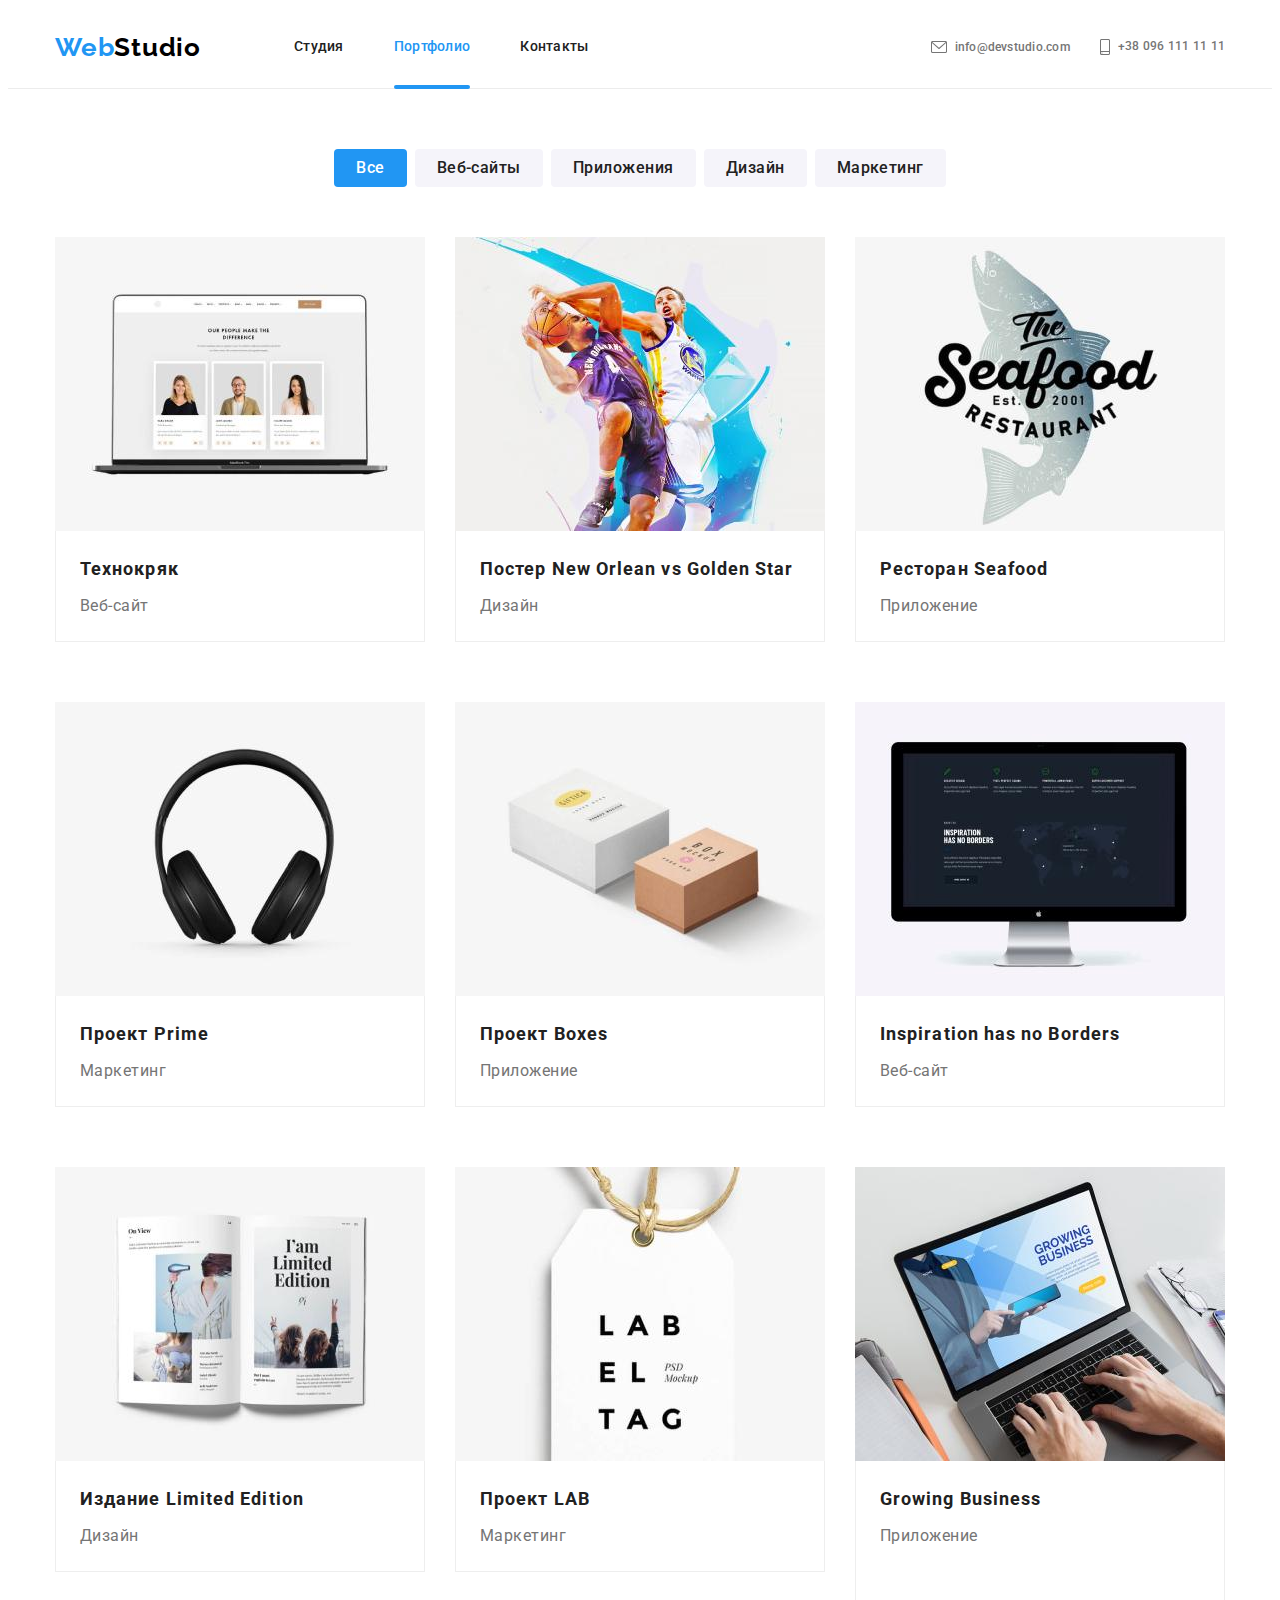
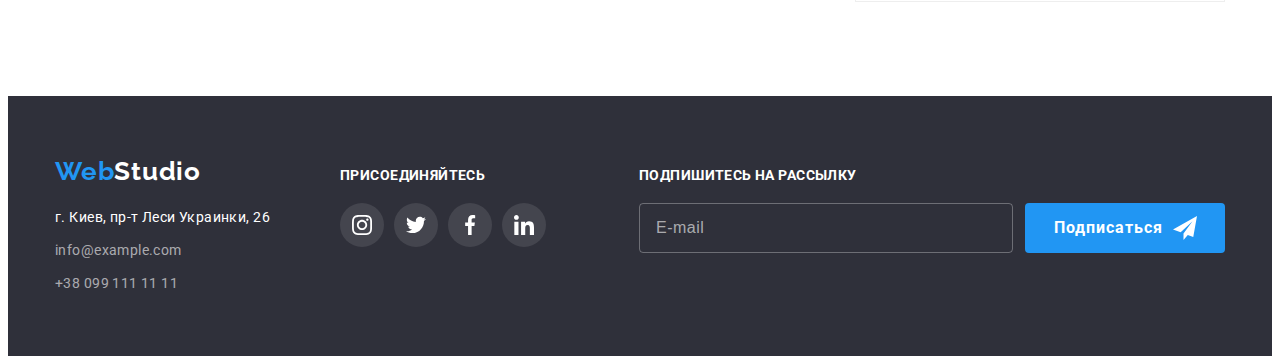
==== commit 24af3159: "Добавляет адаптацию Хедера Портфолио Модальное окно и Мобильное меню" ====
--- a/portfolio.html
+++ b/portfolio.html
@@ -36,7 +36,7 @@
 
             <li class="nav__item">
               <a
-                class="nav__link link nav__link-current link"
+                class="nav__link nav__link-current link"
                 href="./portfolio.html"
                 >Портфолио</a
               >
@@ -70,6 +70,92 @@
             </a>
           </li>
         </ul>
+        <button type="button" class="menu-open-btn">
+          <svg class="menu-open-btn__icon" width="28" height="16">
+            <use href="./images/icons.svg#icon-header-menu-open "></use>
+          </svg>
+        </button>
+      </div>
+
+      <div class="header-mob-menu is-hidden">
+        <div class="container header-mob-menu__container">
+          <button type="button" class="menu-close-btn">
+            <svg class="menu-close-btn__icon" width="19" height="19">
+              <use href="./images/icons.svg#icon-header-menu-close "></use>
+            </svg>
+          </button>
+          <ul class="header-mob-nav-list header-mob-nav-list__content list">
+            <li class="header-mob-nav-list__item">
+              <a href="./index.html" class="header-mob-nav-list__link link"
+                >Студия</a
+              >
+            </li>
+            <li class="header-mob-nav-list__item">
+              <a
+                href="./portfolio.html"
+                class="
+                  header-mob-nav-list__link header-mob-nav-list__link-current
+                  link
+                "
+                >Портфолио</a
+              >
+            </li>
+            <li class="header-mob-nav-list__item">
+              <a href="" class="header-mob-nav-list__link link">Контакты</a>
+            </li>
+          </ul>
+          <div class="header-mob-botom-content">
+            <ul
+              class="
+                header-mob-contact-list header-mob-contact-list__content
+                list
+              "
+            >
+              <li class="header-mob-contact-list__item">
+                <a
+                  href="tel:+380961111111"
+                  class="header-mob-contact-list__link link"
+                  >+380961111111</a
+                >
+              </li>
+              <li class="header-mob-contact-list__item">
+                <a
+                  href="mailto:info@devstudio.com"
+                  class="header-mob-contact-list__link link"
+                  >info@devstudio.com</a
+                >
+              </li>
+            </ul>
+
+            <ul
+              class="
+                header-mob-social-list header-mob-social-list__content
+                list
+              "
+            >
+              <li class="header-mob-social-list__item">
+                <a href="" class="header-mob-social-list__link link" lang="en"
+                  >Instagram</a
+                >
+              </li>
+              <li class="header-mob-social-list__item">
+                <a href="" class="header-mob-social-list__link link" lang="en"
+                  >Twitter</a
+                >
+              </li>
+              <li class="header-mob-social-list__item">
+                <a href="" class="header-mob-social-list__link link" lang="en"
+                  >Facebook</a
+                >
+              </li>
+              <li class="header-mob-social-list__item">
+                <a href="" class="header-mob-social-list__link link" lang="en"
+                  >LinkedIn</a
+                >
+              </li>
+            </ul>
+          </div>
+        </div>
       </div>
     </header>
 
@@ -587,7 +673,7 @@
                 type="email"
                 name="user-email"
                 id="user-email"
-                class="input-email"
+                class="footer-form-block__email"
                 placeholder="E-mail"
               />
               <span class="footer-button-wrapper">
@@ -603,5 +689,6 @@
         </div>
       </div>
     </footer>
+    <script src="./js/menu.js"></script>
   </body>
 </html>
--- a/css/main.min.css
+++ b/css/main.min.css
@@ -1,2 +1,2 @@
-:root{--accent-color: #2196f3;--title-color: #212121;--text-color: #757575;--primary-background-color: #ffffff;--secondary-background-color: #2f303a;--third-background-color: #f5f4fa;--btn-color: #f5f4fa;--primary-btn-text-color: #ffffff;--secondary-btn-text-color: #212121;--primary-gap: 30px}html{box-sizing:border-box}*,*::before,*::after{box-sizing:inherit}body{background-color:var(--primary-background-color);color:var(--text-color);font-family:Roboto, sans-serif;font-style:normal}h1,h2,h3,h4,h5,h6,p{margin:0}ul{padding:0;margin:0}img{display:block;width:100%;height:auto}.link{text-decoration:none}.list{list-style:none}.visually-hidden{position:absolute;width:1px;height:1px;margin:-1px;padding:0;overflow:hidden;border:0;clip:rect(0 0 0 0)}.logo{font-family:Raleway, sans-serif;font-weight:700;font-size:24px;line-height:1.17;letter-spacing:0.03em;color:#000000}.logo__accent{color:var(--accent-color)}.container{padding-left:15px;padding-right:15px}.section{padding-top:60px;padding-bottom:60px}@media screen and (min-width: 1200px){.section{padding-top:94px;padding-bottom:94px}}.section-title{color:var(--title-color);font-weight:700;font-size:28px;line-height:1.18;text-align:center;letter-spacing:0.03em}@media screen and (min-width: 1200px){.section-title{font-size:36px;line-height:1.16}}.btn{display:block;padding-top:10px;padding-bottom:10px;border:none;border-radius:4px;cursor:pointer;font-family:inherit;font-weight:700;font-size:16px;line-height:1.87;text-align:center;letter-spacing:0.06em;color:var(--primary-btn-text-color);background-color:var(--accent-color)}.btn__icon{position:absolute;right:28px;top:50%;transform:translateY(-50%);fill:#ffffff}.social-list{display:flex;justify-content:center}.social-list__content{margin-top:16px}.social-list__item{width:44px;height:44px}.social-list__item+.social-list__item{margin-left:10px}.social-list__link{width:100%;height:100%;border-radius:50%;background-color:#ffffff;display:flex;align-items:center;justify-content:center;transition:background-color 250ms cubic-bezier(0.4, 0, 0.2, 1)}.social-list__link:hover,.social-list__link:focus{background-color:var(--accent-color)}.social-list__link-footer{background-color:rgba(255,255,255,0.1)}.social-list__icon{fill:#ffffff}.social-list__icon-team{fill:#afb1b8;transition:fill 250ms cubic-bezier(0.4, 0, 0.2, 1)}.social-list__link:hover .social-list__icon-team,.social-list__link:focus .social-list__icon-team{fill:var(--primary-btn-text-color)}.backdrop{position:fixed;width:100vw;height:100vh;background:rgba(0,0,0,0.2);top:0;display:flex;align-items:center;justify-content:center;transition:opacity 250ms cubic-bezier(0.4, 0, 0.2, 1),visibility 250ms cubic-bezier(0.4, 0, 0.2, 1)}.backdrop.is-hidden{opacity:0;visibility:hidden;pointer-events:none}.backdrop.is-hidden .modal{transform:scale(2) translateY(300px)}.modal{padding:40px;width:528px;min-height:581px;background-color:#ffffff;box-shadow:0px 1px 3px rgba(0,0,0,0.12),0px 1px 1px rgba(0,0,0,0.14),0px 2px 1px rgba(0,0,0,0.2);border-radius:4px;position:relative;transform:scale(1) translateY(0);transition:transform 250ms cubic-bezier(0.4, 0, 0.2, 1)}.close-btn{position:absolute;padding:0;right:8px;top:8px;background-color:#ffffff;border-radius:50%;width:30px;height:30px;border:1px solid rgba(0,0,0,0.1);display:flex;align-items:center;justify-content:center;transition:fill 250ms cubic-bezier(0.4, 0, 0.2, 1)}.close-btn__icon{display:block;fill:#000000}.close-btn:hover .close-btn__icon,.close-btn:focus .close-btn__icon{fill:var(--accent-color)}.modal__title{margin-bottom:12px;font-weight:700;font-size:20px;line-height:1.15;text-align:center;letter-spacing:0.03em;color:var(--title-color)}.modal-form__field+.modal-form__field{margin-top:10px}.modal-form__input-label{font-size:12px;line-height:1.16;letter-spacing:0.01em;color:var(--text-color);display:block;margin-bottom:4px}.modal-form__input-wrapper{display:block;position:relative}.modal-form__input{width:100%;height:40px;border:1px solid rgba(33,33,33,0.2);border-radius:4px;background:transparent;padding-left:42px;padding-right:12px;outline:none;transition:border-color 250ms cubic-bezier(0.4, 0, 0.2, 1)}.modal-form__input:focus{border-color:var(--accent-color)}.modal-form__input-icon{position:absolute;left:12px;top:50%;transform:translateY(-50%);transition:fill 250ms cubic-bezier(0.4, 0, 0.2, 1)}.modal-form__input:focus+.modal-form__input-icon{fill:var(--accent-color)}.modal-form__text-input{padding-top:12px;padding-bottom:12px;padding-left:16px;padding-right:16px;width:100%;height:120px;border-radius:4px;border:1px solid rgba(33,33,33,0.2);background:transparent;resize:none;outline:none;transition:border-color 250ms cubic-bezier(0.4, 0, 0.2, 1)}.modal-form__text-input:focus{border-color:var(--accent-color)}.modal-form__check-text{margin-top:20px;margin-bottom:30px;font-size:14px;line-height:1.71;letter-spacing:0.03em;color:var(--text-color);display:flex;position:relative;align-items:center;justify-content:center}.modal-form__icon-place{width:16px;height:15px;border:2px solid #212121;border-radius:2px;margin-right:8px;display:flex;align-items:center;justify-content:center;transition:background-color 250ms cubic-bezier(0.4, 0, 0.2, 1)}.modal-form__checkbox:checked+.modal-form__icon-place{background-color:var(--accent-color);border:none}.modal-form__link{margin-bottom:5px;color:var(--accent-color)}.modal-form__link::after{content:'';width:100%;height:1px;margin-top:-5px;background-color:var(--accent-color);display:block;border-bottom:1px solid var(--accent-color)}.modal-form__btn{margin:0 auto;padding-left:56px;padding-right:55px;transition:background-color 250ms cubic-bezier(0.4, 0, 0.2, 1),box-shadow 250ms cubic-bezier(0.4, 0, 0.2, 1)}.modal-form__btn:hover,.modal-form__btn:focus{background-color:#188ce8;box-shadow:0px 4px 4px rgba(0,0,0,0.15)}.header{padding-top:24px;padding-bottom:25px;border-bottom:1px solid #ececec}.header__container{margin-right:auto;margin-left:auto;width:1200px;display:flex;align-items:center}.header__logo{margin-right:93px}.nav__list{align-items:center;display:flex}.nav__item:not(:last-child){margin-right:50px}.nav__link{display:block;position:relative;color:#212121;font-weight:500;font-size:14px;line-height:1.14;letter-spacing:0.02em;transition:color 250ms cubic-bezier(0.4, 0, 0.2, 1),fill 250ms cubic-bezier(0.4, 0, 0.2, 1)}.nav__link:hover,.nav__link:focus{color:var(--accent-color)}.nav__link-current{color:var(--accent-color)}.nav__link-current::after{content:'';display:block;bottom:-34px;position:absolute;width:100%;height:4px;border-radius:2px;background-color:var(--accent-color)}.header-contacts-list__content{display:flex;justify-content:center;align-items:center;margin-left:auto}.header-contacts-list__item:not(:last-child){margin-right:50px}.header-contacts-list__link{display:flex;position:relative;color:var(--text-color);font-weight:500;font-size:14px;line-height:1.14;letter-spacing:0.02em;transition:color 250ms cubic-bezier(0.4, 0, 0.2, 1),fill 250ms cubic-bezier(0.4, 0, 0.2, 1)}.header-contacts-list__link:hover,.header-contacts-list__link:focus{color:var(--accent-color)}.header-contacts-list__icon{margin-top:auto;margin-bottom:auto;margin-right:10px;fill:currentColor}.header-contacts-list__icon:hover,.header-contacts-list__icon:focus{fill:var(--accent-color)}.hero__section{padding-top:118px;padding-bottom:118px;margin-top:0;margin-bottom:0;margin-left:auto;margin-right:auto;max-width:1600px;background-color:#c4c4c4;background-image:linear-gradient(rgba(47,48,58,0.4), rgba(47,48,58,0.4)),url(../images/hero/hero-bg-mob.jpg);background-repeat:no-repeat;background-position:center;background-size:cover}@media (min-device-pixel-ratio: 2), (min-resolution: 192dpi), (min-resolution: 2dppx){.hero__section{background-image:linear-gradient(rgba(47,48,58,0.4), rgba(47,48,58,0.4)),url(../images/hero/hero-bg-mob-2x.jpg)}}@media screen and (min-width: 768px){.hero__section{background-image:linear-gradient(rgba(47,48,58,0.4), rgba(47,48,58,0.4)),url(../images/hero/hero-bg-tab.jpg)}}@media screen and (min-width: 768px) and (min-device-pixel-ratio: 2), screen and (min-width: 768px) and (min-resolution: 192dpi), screen and (min-width: 768px) and (min-resolution: 2dppx){.hero__section{background-image:linear-gradient(rgba(47,48,58,0.4), rgba(47,48,58,0.4)),url(../images/hero/hero-bg-tab-2x.jpg)}}@media screen and (min-width: 1200px){.hero__section{padding-top:200px;padding-bottom:200px;background-image:linear-gradient(rgba(47,48,58,0.4), rgba(47,48,58,0.4)),url(../images/hero/hero-bg-desc.jpg)}}@media screen and (min-width: 1200px) and (min-device-pixel-ratio: 2), screen and (min-width: 1200px) and (min-resolution: 192dpi), screen and (min-width: 1200px) and (min-resolution: 2dppx){.hero__section{background-image:linear-gradient(rgba(47,48,58,0.4), rgba(47,48,58,0.4)),url(../images/hero/hero-bg-desc-2x.jpg)}}.hero__title{margin-left:auto;margin-right:auto;margin-bottom:30px;max-width:360px;color:#ffffff;font-weight:900;font-size:26px;line-height:1.62;text-align:center;letter-spacing:0.06em;text-transform:uppercase}@media screen and (min-width: 1200px){.hero__title{font-size:44px;line-height:1.36;max-width:696px}}.hero__btn{margin-left:auto;margin-right:auto;padding-left:32px;padding-right:32px;transition:background-color 250ms cubic-bezier(0.4, 0, 0.2, 1),box-shadow 250ms cubic-bezier(0.4, 0, 0.2, 1)}.hero__btn:hover,.hero__btn:focus{background-color:#188ce8;box-shadow:0px 4px 4px rgba(0,0,0,0.15)}.features__container{margin-right:auto;margin-left:auto;width:100%}@media screen and (min-width: 480px){.features__container{max-width:480px}}@media screen and (min-width: 768px){.features__container{max-width:768px}}@media screen and (min-width: 1200px){.features__container{max-width:1200px}}@media screen and (min-width: 768px){.features-list__content{display:flex;flex-wrap:wrap;margin-left:calc(-1 * var(--primary-gap));margin-top:calc(-1 * var(--primary-gap))}}@media screen and (min-width: 768px){.features-list__item{flex-basis:calc(100% / 2 - var(--primary-gap));margin-left:var(--primary-gap);margin-top:var(--primary-gap)}}@media screen and (min-width: 1200px){.features-list__item{flex-basis:calc(100% / 4 - var(--primary-gap));margin-left:var(--primary-gap);margin-top:var(--primary-gap)}}.features-list__title{margin-top:30px;margin-bottom:10px;color:var(--title-color);font-weight:700;font-size:14px;line-height:1.14;text-align:center;text-transform:uppercase}@media screen and (min-width: 768px){.features-list__title{text-align:left}}.features-list__text{color:var(--text-color);font-size:14px;line-height:1.71;letter-spacing:0.03em}.features-list-icon{padding-top:25px;padding-bottom:25px;background-color:#f5f4fa}.features-list-icon__antenna,.features-list-icon__clock,.features-list-icon__diagram,.features-list-icon__astronaut{margin-left:auto;margin-right:auto;display:block}.about{padding-top:0}.about__container{margin-right:auto;margin-left:auto;width:1200px}@media screen and (max-width: 1199px){.about__container{display:none}}.about__title{margin-bottom:50px}.about-list{display:flex;justify-content:space-between}.about-list-container{position:relative}.about-list-container__text{padding-bottom:27px;padding-top:27px;position:absolute;bottom:0;width:100%;background-color:rgba(47,48,58,0.8);color:#ffffff;font-weight:700;font-size:14px;line-height:1.14;letter-spacing:0.03em;text-transform:uppercase;text-align:center}.team{background-color:var(--third-background-color)}.team__container{margin-right:auto;margin-left:auto;width:100%}@media screen and (min-width: 480px){.team__container{max-width:480px}}@media screen and (min-width: 768px){.team__container{max-width:768px}}@media screen and (min-width: 1200px){.team__container{max-width:1200px}}.team__title{margin-bottom:30px}@media screen and (min-width: 1200px){.team__title{margin-bottom:50px}}@media screen and (min-width: 768px){.team-list__content{display:flex;flex-wrap:wrap;margin-left:calc(-1 * var(--primary-gap));margin-top:calc(-1 * var(--primary-gap))}}.team-list__item{border-radius:0px 0px 4px 4px;box-shadow:0px 1px 3px rgba(0,0,0,0.12),0px 1px 1px rgba(0,0,0,0.14),0px 2px 1px rgba(0,0,0,0.2);background-color:var(--primary-background-color)}.team-list__item:not(:first-child){margin-top:30px}@media screen and (min-width: 768px){.team-list__item{flex-basis:calc(100% / 2 - var(--primary-gap));margin-left:var(--primary-gap);margin-top:var(--primary-gap)}}@media screen and (min-width: 1200px){.team-list__item{flex-basis:calc(100% / 4 - var(--primary-gap));margin-left:var(--primary-gap);margin-top:var(--primary-gap)}}.team-list-descr{padding-top:30px;padding-bottom:30px;text-align:center}.team-list-descr__title{margin-bottom:10px;color:var(--title-color);font-weight:500;font-size:16px;line-height:1.19;letter-spacing:0.03em}.team-list-descr__text{font-size:16px;line-height:1.19;text-align:center;letter-spacing:0.03em}.clients__container{margin-right:auto;margin-left:auto;width:100%}@media screen and (min-width: 480px){.clients__container{max-width:480px}}@media screen and (min-width: 768px){.clients__container{max-width:768px}}@media screen and (min-width: 1200px){.clients__container{max-width:1200px}}.clients__title{margin-bottom:30px}@media screen and (min-width: 1200px){.clients__title{margin-bottom:50px}}.clients-list__content{display:flex;flex-wrap:wrap;justify-content:center;margin-left:calc(-1 * var(--primary-gap));margin-top:calc(-1 * var(--primary-gap))}.clients-list__item{flex-basis:calc(100% / 2 - var(--primary-gap));margin-left:var(--primary-gap);margin-top:var(--primary-gap)}@media screen and (min-width: 768px){.clients-list__item{flex-basis:calc(100% / 3 - var(--primary-gap));margin-left:var(--primary-gap);margin-top:var(--primary-gap)}}@media screen and (min-width: 1200px){.clients-list__item{flex-basis:calc(100% / 6 - var(--primary-gap));margin-left:var(--primary-gap);margin-top:var(--primary-gap)}}.clients-list__link{display:block;padding-top:16px;padding-bottom:16px;border:1px solid #afb1b8;border-radius:4px;color:#afb1b8;transition:color 250ms cubic-bezier(0.4, 0, 0.2, 1)}.clients-list__link:hover,.clients-list__link:focus{border:1px solid var(--accent-color);color:var(--accent-color)}.clients-list__icon{display:block;margin-left:auto;margin-right:auto;fill:currentColor;transition:fill 250ms cubic-bezier(0.4, 0, 0.2, 1)}.clients-list__icon:hover,.clients-list__icon:focus{fill:var(--accent-color)}.footer{padding-top:60px;padding-bottom:60px;background-color:var(--secondary-background-color)}.footer__container{margin-right:auto;margin-left:auto;width:100%}@media screen and (min-width: 480px){.footer__container{max-width:480px}}@media screen and (min-width: 768px){.footer__container{max-width:768px;display:flex;flex-wrap:wrap;align-items:baseline;justify-content:center}}@media screen and (min-width: 1200px){.footer__container{max-width:1200px}}.footer__logo{display:block;margin-bottom:20px;color:#ffffff;text-align:center}@media screen and (min-width: 1200px){.footer__logo{font-size:26px;line-height:1.19;text-align:left}}.footer__btn{margin-right:0px;padding-left:29px;padding-right:62px;transition:background-color 250ms cubic-bezier(0.4, 0, 0.2, 1),box-shadow 250ms cubic-bezier(0.4, 0, 0.2, 1)}.footer__btn:hover,.footer__btn:focus{background-color:#188ce8;box-shadow:0px 4px 4px rgba(0,0,0,0.15)}.footer-left__content{margin-bottom:60px}@media screen and (min-width: 768px){.footer-left__content{flex-basis:content;margin-right:165px}}@media screen and (min-width: 1200px){.footer-left__content{margin-bottom:0px;flex-basis:content;margin-right:70px}}.footer-adress__content{margin-bottom:8px}@media screen and (min-width: 1200px){.footer-adress__content{margin-bottom:9px}}.footer-adress__text{font-style:normal;font-size:14px;line-height:1.71;letter-spacing:0.03em;text-align:center;color:#ffffff}.footer-contacts-list__item{text-align:center}@media screen and (min-width: 1200px){.footer-contacts-list__item{text-align:left}}.footer-contacts-list__item:not(:last-child){margin-bottom:8px}@media screen and (min-width: 1200px){.footer-contacts-list__item:not(:last-child){margin-bottom:9px}}.footer-contacts-list__link{font-size:14px;line-height:1.71;letter-spacing:0.03em;color:rgba(255,255,255,0.6);transition:color 250ms cubic-bezier(0.4, 0, 0.2, 1)}.footer-contacts-list__link:hover,.footer-contacts-list__link:focus{color:var(--accent-color)}.footer-middle__content{margin-bottom:60px}@media screen and (min-width: 1200px){.footer-middle__content{margin-bottom:0px;margin-right:93px}}.footer-middle__text{margin-bottom:20px;font-weight:700;font-size:14px;line-height:1.14;letter-spacing:0.03em;text-align:center;text-transform:uppercase;color:#ffffff}@media screen and (min-width: 1200px){.footer-middle__text{text-align:left}}.footer-right{flex-grow:1}.footer-form__text{margin-bottom:20px;font-weight:700;font-size:14px;line-height:1.14;letter-spacing:0.03em;text-align:center;text-transform:uppercase;color:#ffffff}@media screen and (min-width: 1200px){.footer-form__text{text-align:left}}@media screen and (min-width: 1200px){.footer-form-block{display:flex;justify-content:right}}.footer-form-block__email{width:100%;padding-top:15px;padding-bottom:15px;padding-left:16px;background-color:transparent;border:1px solid rgba(255,255,255,0.3);border-radius:4px;outline:none;color:rgba(255,255,255,0.6)}.footer-form-block__email::placeholder{font-size:16px;line-height:1.25;letter-spacing:0.03em;color:rgba(255,255,255,0.6)}@media screen and (min-width: 1200px){.footer-form-block__email{margin-right:12px}}.footer-button-wrapper{margin-top:20px;margin-right:auto;margin-left:auto;display:block;position:relative;width:200px}@media screen and (min-width: 1200px){.footer-button-wrapper{margin-top:0px}}.works__container{margin-right:auto;margin-left:auto;width:100%}@media screen and (min-width: 480px){.works__container{max-width:480px}}@media screen and (min-width: 768px){.works__container{max-width:768px}}@media screen and (min-width: 1200px){.works__container{max-width:1200px}}.works-btn-list__content{display:flex;justify-content:center;margin-bottom:50px}.works-btn-list__item:not(:last-child){margin-right:8px}.works-btn{padding-left:22px;padding-right:22px;padding-top:6px;padding-bottom:6px;border:none;border-radius:4px;cursor:pointer;color:var(--secondary-btn-text-color);background-color:var(--btn-color);font-family:inherit;font-weight:500;font-size:16px;line-height:1.62;text-align:center;letter-spacing:0.03em;transition:box-shadow 250ms cubic-bezier(0.4, 0, 0.2, 1),color 250ms cubic-bezier(0.4, 0, 0.2, 1),background-color 250ms cubic-bezier(0.4, 0, 0.2, 1)}.works-btn:hover,.works-btn:focus{box-shadow:0px 3px 1px rgba(0,0,0,0.1),0px 1px 2px rgba(0,0,0,0.08),0px 2px 2px rgba(0,0,0,0.12);color:var(--primary-btn-text-color);background-color:var(--accent-color)}.btn-active{color:var(--primary-btn-text-color);background-color:var(--accent-color)}.works-list__content{display:flex;flex-wrap:wrap;margin-left:calc(-1 * var(--primary-gap));margin-top:calc(-1 * var(--primary-gap))}.works-list__item{flex-basis:calc(100% / 3 - var(--primary-gap));margin-left:var(--primary-gap);margin-top:var(--primary-gap)}.works-list__link{display:block;transition:box-shadow 250ms cubic-bezier(0.4, 0, 0.2, 1)}.works-list__link:hover,.works-list__link:focus{box-shadow:0px 1px 1px rgba(0,0,0,0.12),0px 4px 4px rgba(0,0,0,0.06),1px 4px 6px rgba(0,0,0,0.16)}.works-list-top-text__container{position:relative;overflow:hidden}.works-list-top-text__text{padding-top:63px;padding-bottom:63px;padding-left:24px;padding-right:24px;position:absolute;top:0;left:0;height:100%;font-size:18px;line-height:1.56;letter-spacing:0.03em;color:#ffffff;background-color:var(--accent-color);transform:translateY(100%);transition:transform 250ms cubic-bezier(0.4, 0, 0.2, 1)}.works-list__link:hover .works-list-top-text__text{transform:translateY(0)}.works-list-descr__content{padding-top:20px;padding-bottom:20px;padding-left:24px;padding-right:24px;border-left:1px solid #eeeeee;border-right:1px solid #eeeeee;border-bottom:1px solid #eeeeee}.works-list-descr__title{margin-bottom:4px;color:var(--title-color);font-weight:700;font-size:18px;line-height:2;letter-spacing:0.06em}.works-list-descr__text{font-size:16px;line-height:1.87;letter-spacing:0.03em;color:var(--text-color)}
+:root{--accent-color: #2196f3;--title-color: #212121;--text-color: #757575;--primary-background-color: #ffffff;--secondary-background-color: #2f303a;--third-background-color: #f5f4fa;--btn-color: #f5f4fa;--primary-btn-text-color: #ffffff;--secondary-btn-text-color: #212121;--primary-gap: 30px}html{box-sizing:border-box}*,*::before,*::after{box-sizing:inherit}body{background-color:var(--primary-background-color);color:var(--text-color);font-family:Roboto, sans-serif;font-style:normal}h1,h2,h3,h4,h5,h6,p{margin:0}ul{padding:0;margin:0}img{display:block;width:100%;height:auto}.link{text-decoration:none}.list{list-style:none}.visually-hidden{position:absolute;width:1px;height:1px;margin:-1px;padding:0;overflow:hidden;border:0;clip:rect(0 0 0 0)}.logo{font-family:Raleway, sans-serif;font-weight:700;font-size:24px;line-height:1.17;letter-spacing:0.03em;color:#000000}.logo__accent{color:var(--accent-color)}.container{padding-left:15px;padding-right:15px}.section{padding-top:60px;padding-bottom:60px}@media screen and (min-width: 1200px){.section{padding-top:94px;padding-bottom:94px}}.section-title{color:var(--title-color);font-weight:700;font-size:28px;line-height:1.18;text-align:center;letter-spacing:0.03em}@media screen and (min-width: 1200px){.section-title{font-size:36px;line-height:1.16}}.btn{display:block;padding-top:10px;padding-bottom:10px;border:none;border-radius:4px;cursor:pointer;font-family:inherit;font-weight:700;font-size:16px;line-height:1.87;text-align:center;letter-spacing:0.06em;color:var(--primary-btn-text-color);background-color:var(--accent-color)}.btn__icon{position:absolute;right:28px;top:50%;transform:translateY(-50%);fill:#ffffff}.social-list{display:flex;justify-content:center}.social-list__content{margin-top:16px}.social-list__item{width:44px;height:44px}.social-list__item+.social-list__item{margin-left:10px}.social-list__link{width:100%;height:100%;border-radius:50%;background-color:#ffffff;display:flex;align-items:center;justify-content:center;transition:background-color 250ms cubic-bezier(0.4, 0, 0.2, 1)}.social-list__link:hover,.social-list__link:focus{background-color:var(--accent-color)}.social-list__link-footer{background-color:rgba(255,255,255,0.1)}.social-list__icon{fill:#ffffff}.social-list__icon-team{fill:#afb1b8;transition:fill 250ms cubic-bezier(0.4, 0, 0.2, 1)}.social-list__link:hover .social-list__icon-team,.social-list__link:focus .social-list__icon-team{fill:var(--primary-btn-text-color)}.backdrop{position:fixed;width:100vw;height:100vh;background:rgba(0,0,0,0.2);top:0;display:flex;align-items:center;justify-content:center;transition:opacity 250ms cubic-bezier(0.4, 0, 0.2, 1),visibility 250ms cubic-bezier(0.4, 0, 0.2, 1)}.backdrop.is-hidden{opacity:0;visibility:hidden;pointer-events:none}.backdrop.is-hidden .modal{transform:scale(2) translateY(300px)}.modal{padding:40px;max-width:450px;min-height:609px;background-color:#ffffff;box-shadow:0px 1px 3px rgba(0,0,0,0.12),0px 1px 1px rgba(0,0,0,0.14),0px 2px 1px rgba(0,0,0,0.2);border-radius:4px;position:relative;transform:scale(1) translateY(0);transition:transform 250ms cubic-bezier(0.4, 0, 0.2, 1)}@media screen and (max-height: 600px){.modal{padding:20px 40px;min-height:550px}}@media screen and (min-width: 1200px){.modal{max-width:528px;min-height:581px}}.close-btn{position:absolute;padding:0;right:8px;top:8px;background-color:#ffffff;border-radius:50%;width:30px;height:30px;border:1px solid rgba(0,0,0,0.1);display:flex;align-items:center;justify-content:center;transition:fill 250ms cubic-bezier(0.4, 0, 0.2, 1)}.close-btn__icon{display:block;fill:#000000}.close-btn:hover .close-btn__icon,.close-btn:focus .close-btn__icon{fill:var(--accent-color)}.modal__title{margin-bottom:12px;font-weight:700;font-size:20px;line-height:1.5;text-align:center;letter-spacing:0.03em;color:var(--title-color)}@media screen and (min-width: 1200px){.modal__title{line-height:1.15}}.modal-form__field+.modal-form__field{margin-top:10px}.modal-form__input-label{font-size:12px;line-height:1.16;letter-spacing:0.01em;color:var(--text-color);display:block;margin-bottom:4px}.modal-form__input-wrapper{display:block;position:relative}.modal-form__input{width:100%;height:40px;border:1px solid rgba(33,33,33,0.2);border-radius:4px;background:transparent;padding-left:42px;padding-right:12px;outline:none;transition:border-color 250ms cubic-bezier(0.4, 0, 0.2, 1)}.modal-form__input:focus{border-color:var(--accent-color)}.modal-form__input-icon{position:absolute;left:12px;top:50%;transform:translateY(-50%);transition:fill 250ms cubic-bezier(0.4, 0, 0.2, 1)}.modal-form__input:focus+.modal-form__input-icon{fill:var(--accent-color)}.modal-form__text-input{padding-top:12px;padding-bottom:12px;padding-left:16px;padding-right:16px;width:100%;height:120px;border-radius:4px;border:1px solid rgba(33,33,33,0.2);background:transparent;resize:none;outline:none;transition:border-color 250ms cubic-bezier(0.4, 0, 0.2, 1)}.modal-form__text-input:focus{border-color:var(--accent-color)}.modal-form__check-text{margin-top:10px;margin-bottom:15px;font-size:2.35vw;line-height:1.17;letter-spacing:0.03em;color:var(--text-color);display:flex;position:relative;align-items:center;justify-content:center}@media screen and (min-width: 480px){.modal-form__check-text{margin-top:20px;margin-bottom:30px;font-size:12px}}@media screen and (min-width: 1200px){.modal-form__check-text{font-size:14px;line-height:1.71}}.modal-form__icon-place{width:16px;height:15px;border:2px solid #212121;border-radius:2px;margin-right:8px;display:flex;align-items:center;justify-content:center;transition:background-color 250ms cubic-bezier(0.4, 0, 0.2, 1)}.modal-form__checkbox:checked+.modal-form__icon-place{background-color:var(--accent-color);border:none}.modal-form__link{color:var(--accent-color)}@media screen and (min-width: 480px){.modal-form__link{margin-bottom:2px}}@media screen and (min-width: 1200px){.modal-form__link{margin-bottom:5px}}.modal-form__link::after{content:"";width:100%;height:1px;background-color:var(--accent-color);display:block;border-bottom:1px solid var(--accent-color)}@media screen and (min-width: 480px){.modal-form__link::after{margin-top:-2px}}@media screen and (min-width: 1200px){.modal-form__link::after{margin-top:-5px}}.modal-form__btn{margin:0 auto;padding-left:56px;padding-right:55px;transition:background-color 250ms cubic-bezier(0.4, 0, 0.2, 1),box-shadow 250ms cubic-bezier(0.4, 0, 0.2, 1)}.modal-form__btn:hover,.modal-form__btn:focus{background-color:#188ce8;box-shadow:0px 4px 4px rgba(0,0,0,0.15)}.header{border-bottom:1px solid #ececec}.header__container{display:flex;align-items:center;justify-content:space-between;margin-right:auto;margin-left:auto;width:100%}@media screen and (min-width: 480px){.header__container{max-width:480px;padding-top:10px;padding-bottom:10px}}@media screen and (min-width: 768px){.header__container{max-width:768px;padding-top:21px;padding-bottom:21px}}@media screen and (min-width: 1200px){.header__container{max-width:1200px;padding-top:24px;padding-bottom:25px}}@media screen and (min-width: 768px){.header__logo{margin-right:88px}}@media screen and (min-width: 1200px){.header__logo{margin-right:93px;font-size:26px;line-height:1.19}}.nav{display:none}.nav__list{align-items:center;display:flex}.nav__item:not(:last-child){margin-right:50px}.nav__link{display:block;position:relative;color:#212121;font-weight:500;font-size:14px;line-height:1.14;letter-spacing:0.02em;transition:color 250ms cubic-bezier(0.4, 0, 0.2, 1),fill 250ms cubic-bezier(0.4, 0, 0.2, 1)}.nav__link:hover,.nav__link:focus{color:var(--accent-color)}.nav__link-current{color:var(--accent-color)}.nav__link-current::after{content:"";display:block;bottom:-34px;position:absolute;width:100%;height:4px;border-radius:2px;background-color:var(--accent-color)}@media screen and (min-width: 768px){.nav{display:block}}.header-contacts-list__content{display:none}.header-contacts-list__item:not(:last-child){margin-bottom:10px}@media screen and (min-width: 1200px){.header-contacts-list__item:not(:last-child){margin-bottom:0px;margin-right:30px}}.header-contacts-list__link{display:flex;position:relative;color:var(--text-color);font-weight:500;font-size:12px;line-height:1.17;letter-spacing:0.02em;transition:color 250ms cubic-bezier(0.4, 0, 0.2, 1),fill 250ms cubic-bezier(0.4, 0, 0.2, 1)}.header-contacts-list__link:hover,.header-contacts-list__link:focus{color:var(--accent-color)}.header-contacts-list__icon{margin-top:auto;margin-bottom:auto;margin-right:8px;fill:currentColor}.header-contacts-list__icon:hover,.header-contacts-list__icon:focus{fill:var(--accent-color)}@media screen and (min-width: 768px){.header-contacts-list{display:block;margin-left:auto}}@media screen and (min-width: 1200px){.header-contacts-list{display:flex;justify-content:center;align-items:center;margin-left:auto}}.menu-open-btn{width:40px;height:40px;background-color:#ffffff;border:none;display:flex;align-items:center;justify-content:center;transition:fill 250ms cubic-bezier(0.4, 0, 0.2, 1)}.menu-open-btn__icon{display:block;fill:#000000}.menu-open-btn:hover .menu-open-btn__icon,.menu-open-btn:focus .menu-open-btn__icon{fill:var(--accent-color)}@media screen and (min-width: 768px){.menu-open-btn{display:none}}.header-mob-menu{padding-top:48px;padding-bottom:48px;padding-left:40px;padding-right:40px;z-index:1;position:fixed;top:0;left:0;width:100vw;height:100vh;background-color:#ffffff}@media screen and (min-width: 768px){.header-mob-menu{max-width:768px;visibility:hidden;opacity:0;pointer-events:none}}.header-mob-menu__container{position:relative;margin-right:auto;margin-left:auto;width:100%;height:100%;display:flex;flex-direction:column;justify-content:space-between}@media screen and (min-width: 480px){.header-mob-menu__container{max-width:480px}}@media screen and (min-width: 768px){.header-mob-menu__container{max-width:768px}}@media screen and (min-width: 1200px){.header-mob-menu__container{max-width:1200px}}.header-mob-menu.is-hidden{visibility:hidden;opacity:0;pointer-events:none}.header-mob-nav-list__item:not(:last-child){margin-bottom:32px}.header-mob-nav-list__link{color:#212121;font-weight:500;font-size:40px;line-height:1.18;letter-spacing:0.02em;transition:color 250ms cubic-bezier(0.4, 0, 0.2, 1),fill 250ms cubic-bezier(0.4, 0, 0.2, 1)}.header-mob-nav-list__link:hover,.header-mob-nav-list__link:focus{color:var(--accent-color)}.header-mob-nav-list__link-current{color:var(--accent-color)}.header-mob-contact-list__content{margin-bottom:64px}.header-mob-contact-list__item:not(:last-child){margin-bottom:32px}.header-mob-contact-list__link{color:var(--text-color);font-weight:500;font-size:24px;line-height:1.17;letter-spacing:0.02em;transition:color 250ms cubic-bezier(0.4, 0, 0.2, 1),fill 250ms cubic-bezier(0.4, 0, 0.2, 1)}.header-mob-contact-list__link:hover,.header-mob-contact-list__link:focus{color:var(--accent-color)}.header-mob-contact-list__item:first-child .header-mob-contact-list__link{font-weight:500;font-size:34px;line-height:1.18;letter-spacing:0.02em}.header-mob-social-list__content{display:flex;flex-wrap:wrap}.header-mob-social-list__item{margin-bottom:10px}.header-mob-social-list__item:not(:last-child){margin-right:10px;padding-right:10px;border-right:1px solid rgba(33,33,33,0.2)}.header-mob-social-list__link{color:var(--accent-color);font-weight:500;font-size:18px;line-height:1.22;letter-spacing:0.02em}.menu-close-btn{position:absolute;right:23px;top:-36px;width:40px;height:40px;background-color:#ffffff;border:none;transition:fill 250ms cubic-bezier(0.4, 0, 0.2, 1)}.menu-close-btn__icon{display:block;fill:#000000}.menu-close-btn:hover .menu-close-btn__icon,.menu-close-btn:focus .menu-close-btn__icon{fill:var(--accent-color)}.hero__section{padding-top:118px;padding-bottom:118px;margin-top:0;margin-bottom:0;margin-left:auto;margin-right:auto;max-width:1600px;background-color:#c4c4c4;background-image:linear-gradient(rgba(47,48,58,0.4), rgba(47,48,58,0.4)),url(../images/hero/hero-bg-mob.jpg);background-repeat:no-repeat;background-position:center;background-size:cover}@media (min-device-pixel-ratio: 2), (min-resolution: 192dpi), (min-resolution: 2dppx){.hero__section{background-image:linear-gradient(rgba(47,48,58,0.4), rgba(47,48,58,0.4)),url(../images/hero/hero-bg-mob-2x.jpg)}}@media screen and (min-width: 768px){.hero__section{background-image:linear-gradient(rgba(47,48,58,0.4), rgba(47,48,58,0.4)),url(../images/hero/hero-bg-tab.jpg)}}@media screen and (min-width: 768px) and (min-device-pixel-ratio: 2), screen and (min-width: 768px) and (min-resolution: 192dpi), screen and (min-width: 768px) and (min-resolution: 2dppx){.hero__section{background-image:linear-gradient(rgba(47,48,58,0.4), rgba(47,48,58,0.4)),url(../images/hero/hero-bg-tab-2x.jpg)}}@media screen and (min-width: 1200px){.hero__section{padding-top:200px;padding-bottom:200px;background-image:linear-gradient(rgba(47,48,58,0.4), rgba(47,48,58,0.4)),url(../images/hero/hero-bg-desc.jpg)}}@media screen and (min-width: 1200px) and (min-device-pixel-ratio: 2), screen and (min-width: 1200px) and (min-resolution: 192dpi), screen and (min-width: 1200px) and (min-resolution: 2dppx){.hero__section{background-image:linear-gradient(rgba(47,48,58,0.4), rgba(47,48,58,0.4)),url(../images/hero/hero-bg-desc-2x.jpg)}}.hero__title{margin-left:auto;margin-right:auto;margin-bottom:30px;max-width:360px;color:#ffffff;font-weight:900;font-size:26px;line-height:1.62;text-align:center;letter-spacing:0.06em;text-transform:uppercase}@media screen and (min-width: 1200px){.hero__title{font-size:44px;line-height:1.36;max-width:696px}}.hero__btn{margin-left:auto;margin-right:auto;padding-left:32px;padding-right:32px;transition:background-color 250ms cubic-bezier(0.4, 0, 0.2, 1),box-shadow 250ms cubic-bezier(0.4, 0, 0.2, 1)}.hero__btn:hover,.hero__btn:focus{background-color:#188ce8;box-shadow:0px 4px 4px rgba(0,0,0,0.15)}.features__container{margin-right:auto;margin-left:auto;width:100%}@media screen and (min-width: 480px){.features__container{max-width:480px}}@media screen and (min-width: 768px){.features__container{max-width:768px}}@media screen and (min-width: 1200px){.features__container{max-width:1200px}}@media screen and (min-width: 768px){.features-list__content{display:flex;flex-wrap:wrap;margin-left:calc(-1 * var(--primary-gap));margin-top:calc(-1 * var(--primary-gap))}}@media screen and (min-width: 768px){.features-list__item{flex-basis:calc(100% / 2 - var(--primary-gap));margin-left:var(--primary-gap);margin-top:var(--primary-gap)}}@media screen and (min-width: 1200px){.features-list__item{flex-basis:calc(100% / 4 - var(--primary-gap));margin-left:var(--primary-gap);margin-top:var(--primary-gap)}}.features-list__title{margin-top:30px;margin-bottom:10px;color:var(--title-color);font-weight:700;font-size:14px;line-height:1.14;text-align:center;text-transform:uppercase}@media screen and (min-width: 768px){.features-list__title{text-align:left}}.features-list__text{color:var(--text-color);font-size:14px;line-height:1.71;letter-spacing:0.03em}.features-list-icon{padding-top:25px;padding-bottom:25px;background-color:#f5f4fa}.features-list-icon__antenna,.features-list-icon__clock,.features-list-icon__diagram,.features-list-icon__astronaut{margin-left:auto;margin-right:auto;display:block}.about{padding-top:0}.about__container{margin-right:auto;margin-left:auto;width:1200px}@media screen and (max-width: 1199px){.about__container{display:none}}.about__title{margin-bottom:50px}.about-list{display:flex;justify-content:space-between}.about-list-container{position:relative}.about-list-container__text{padding-bottom:27px;padding-top:27px;position:absolute;bottom:0;width:100%;background-color:rgba(47,48,58,0.8);color:#ffffff;font-weight:700;font-size:14px;line-height:1.14;letter-spacing:0.03em;text-transform:uppercase;text-align:center}.team{background-color:var(--third-background-color)}.team__container{margin-right:auto;margin-left:auto;width:100%}@media screen and (min-width: 480px){.team__container{max-width:480px}}@media screen and (min-width: 768px){.team__container{max-width:768px}}@media screen and (min-width: 1200px){.team__container{max-width:1200px}}.team__title{margin-bottom:30px}@media screen and (min-width: 1200px){.team__title{margin-bottom:50px}}@media screen and (min-width: 768px){.team-list__content{display:flex;flex-wrap:wrap;margin-left:calc(-1 * var(--primary-gap));margin-top:calc(-1 * var(--primary-gap))}}.team-list__item{border-radius:0px 0px 4px 4px;box-shadow:0px 1px 3px rgba(0,0,0,0.12),0px 1px 1px rgba(0,0,0,0.14),0px 2px 1px rgba(0,0,0,0.2);background-color:var(--primary-background-color)}.team-list__item:not(:first-child){margin-top:30px}@media screen and (min-width: 768px){.team-list__item{flex-basis:calc(100% / 2 - var(--primary-gap));margin-left:var(--primary-gap);margin-top:var(--primary-gap)}}@media screen and (min-width: 1200px){.team-list__item{flex-basis:calc(100% / 4 - var(--primary-gap));margin-left:var(--primary-gap);margin-top:var(--primary-gap)}}.team-list-descr{padding-top:30px;padding-bottom:30px;text-align:center}.team-list-descr__title{margin-bottom:10px;color:var(--title-color);font-weight:500;font-size:16px;line-height:1.19;letter-spacing:0.03em}.team-list-descr__text{font-size:16px;line-height:1.19;text-align:center;letter-spacing:0.03em}.clients__container{margin-right:auto;margin-left:auto;width:100%}@media screen and (min-width: 480px){.clients__container{max-width:480px}}@media screen and (min-width: 768px){.clients__container{max-width:768px}}@media screen and (min-width: 1200px){.clients__container{max-width:1200px}}.clients__title{margin-bottom:30px}@media screen and (min-width: 1200px){.clients__title{margin-bottom:50px}}.clients-list__content{display:flex;flex-wrap:wrap;justify-content:center;margin-left:calc(-1 * var(--primary-gap));margin-top:calc(-1 * var(--primary-gap))}.clients-list__item{flex-basis:calc(100% / 2 - var(--primary-gap));margin-left:var(--primary-gap);margin-top:var(--primary-gap)}@media screen and (min-width: 768px){.clients-list__item{flex-basis:calc(100% / 3 - var(--primary-gap));margin-left:var(--primary-gap);margin-top:var(--primary-gap)}}@media screen and (min-width: 1200px){.clients-list__item{flex-basis:calc(100% / 6 - var(--primary-gap));margin-left:var(--primary-gap);margin-top:var(--primary-gap)}}.clients-list__link{display:block;padding-top:16px;padding-bottom:16px;border:1px solid #afb1b8;border-radius:4px;color:#afb1b8;transition:color 250ms cubic-bezier(0.4, 0, 0.2, 1)}.clients-list__link:hover,.clients-list__link:focus{border:1px solid var(--accent-color);color:var(--accent-color)}.clients-list__icon{display:block;margin-left:auto;margin-right:auto;fill:currentColor;transition:fill 250ms cubic-bezier(0.4, 0, 0.2, 1)}.clients-list__icon:hover,.clients-list__icon:focus{fill:var(--accent-color)}.footer{padding-top:60px;padding-bottom:60px;background-color:var(--secondary-background-color)}.footer__container{margin-right:auto;margin-left:auto;width:100%}@media screen and (min-width: 480px){.footer__container{max-width:480px}}@media screen and (min-width: 768px){.footer__container{max-width:768px;display:flex;flex-wrap:wrap;align-items:baseline;justify-content:center}}@media screen and (min-width: 1200px){.footer__container{max-width:1200px}}.footer__logo{display:block;margin-bottom:20px;color:#ffffff;text-align:center}@media screen and (min-width: 1200px){.footer__logo{font-size:26px;line-height:1.19;text-align:left}}.footer__btn{margin-right:0px;padding-left:29px;padding-right:62px;transition:background-color 250ms cubic-bezier(0.4, 0, 0.2, 1),box-shadow 250ms cubic-bezier(0.4, 0, 0.2, 1)}.footer__btn:hover,.footer__btn:focus{background-color:#188ce8;box-shadow:0px 4px 4px rgba(0,0,0,0.15)}.footer-left__content{margin-bottom:60px}@media screen and (min-width: 768px){.footer-left__content{flex-basis:content;margin-right:165px}}@media screen and (min-width: 1200px){.footer-left__content{margin-bottom:0px;flex-basis:content;margin-right:70px}}.footer-adress__content{margin-bottom:8px}@media screen and (min-width: 1200px){.footer-adress__content{margin-bottom:9px}}.footer-adress__text{font-style:normal;font-size:14px;line-height:1.71;letter-spacing:0.03em;text-align:center;color:#ffffff}.footer-contacts-list__item{text-align:center}@media screen and (min-width: 1200px){.footer-contacts-list__item{text-align:left}}.footer-contacts-list__item:not(:last-child){margin-bottom:8px}@media screen and (min-width: 1200px){.footer-contacts-list__item:not(:last-child){margin-bottom:9px}}.footer-contacts-list__link{font-size:14px;line-height:1.71;letter-spacing:0.03em;color:rgba(255,255,255,0.6);transition:color 250ms cubic-bezier(0.4, 0, 0.2, 1)}.footer-contacts-list__link:hover,.footer-contacts-list__link:focus{color:var(--accent-color)}.footer-middle__content{margin-bottom:60px}@media screen and (min-width: 1200px){.footer-middle__content{margin-bottom:0px;margin-right:93px}}.footer-middle__text{margin-bottom:20px;font-weight:700;font-size:14px;line-height:1.14;letter-spacing:0.03em;text-align:center;text-transform:uppercase;color:#ffffff}@media screen and (min-width: 1200px){.footer-middle__text{text-align:left}}.footer-right{flex-grow:1}.footer-form__text{margin-bottom:20px;font-weight:700;font-size:14px;line-height:1.14;letter-spacing:0.03em;text-align:center;text-transform:uppercase;color:#ffffff}@media screen and (min-width: 1200px){.footer-form__text{text-align:left}}@media screen and (min-width: 1200px){.footer-form-block{display:flex;justify-content:right}}.footer-form-block__email{width:100%;padding-top:15px;padding-bottom:15px;padding-left:16px;background-color:transparent;border:1px solid rgba(255,255,255,0.3);border-radius:4px;outline:none;color:rgba(255,255,255,0.6)}.footer-form-block__email::placeholder{font-size:16px;line-height:1.25;letter-spacing:0.03em;color:rgba(255,255,255,0.6)}@media screen and (min-width: 1200px){.footer-form-block__email{margin-right:12px}}.footer-button-wrapper{margin-top:20px;margin-right:auto;margin-left:auto;display:block;position:relative;width:200px}@media screen and (min-width: 1200px){.footer-button-wrapper{margin-top:0px}}.works{padding-top:45px}@media screen and (min-width: 768px){.works{padding-top:60px}}.works__container{margin-right:auto;margin-left:auto;width:100%}@media screen and (min-width: 480px){.works__container{max-width:480px}}@media screen and (min-width: 768px){.works__container{max-width:768px}}@media screen and (min-width: 1200px){.works__container{max-width:1200px}}.works-btn-list__content{display:flex;flex-wrap:wrap;margin-bottom:40px}@media screen and (min-width: 768px){.works-btn-list__content{margin-bottom:30px;justify-content:center}}@media screen and (min-width: 1200px){.works-btn-list__content{margin-bottom:50px;justify-content:center}}.works-btn-list__item{margin-top:15px}.works-btn-list__item:not(:last-child){margin-right:8px}@media screen and (min-width: 768px){.works-btn-list__item{margin-top:0px}}.works-btn{padding-left:22px;padding-right:22px;padding-top:6px;padding-bottom:6px;border:none;border-radius:4px;cursor:pointer;color:var(--secondary-btn-text-color);background-color:var(--btn-color);font-family:inherit;font-weight:500;font-size:16px;line-height:1.62;text-align:center;letter-spacing:0.03em;transition:box-shadow 250ms cubic-bezier(0.4, 0, 0.2, 1),color 250ms cubic-bezier(0.4, 0, 0.2, 1),background-color 250ms cubic-bezier(0.4, 0, 0.2, 1)}.works-btn:hover,.works-btn:focus{box-shadow:0px 3px 1px rgba(0,0,0,0.1),0px 1px 2px rgba(0,0,0,0.08),0px 2px 2px rgba(0,0,0,0.12);color:var(--primary-btn-text-color);background-color:var(--accent-color)}.btn-active{color:var(--primary-btn-text-color);background-color:var(--accent-color)}.works-list__content{display:flex;flex-wrap:wrap;margin-left:calc(-1 * var(--primary-gap));margin-top:calc(-1 * var(--primary-gap))}.works-list__item:not(:last-child){margin-bottom:30px}@media screen and (min-width: 768px){.works-list__item{flex-basis:calc(100% / 2 - var(--primary-gap));margin-left:var(--primary-gap);margin-top:var(--primary-gap);margin-bottom:0px}}@media screen and (min-width: 1200px){.works-list__item{flex-basis:calc(100% / 3 - var(--primary-gap));margin-left:var(--primary-gap);margin-top:var(--primary-gap);margin-bottom:0px}}.works-list__link{display:flex;flex-direction:column;height:100%;transition:box-shadow 250ms cubic-bezier(0.4, 0, 0.2, 1)}.works-list__link:hover,.works-list__link:focus{box-shadow:0px 1px 1px rgba(0,0,0,0.12),0px 4px 4px rgba(0,0,0,0.06),1px 4px 6px rgba(0,0,0,0.16)}.works-list-top-text__container{position:relative;overflow:hidden}.works-list-top-text__text{padding-top:63px;padding-bottom:63px;padding-left:24px;padding-right:24px;position:absolute;top:0;left:0;height:100%;font-size:18px;line-height:1.56;letter-spacing:0.03em;color:#ffffff;background-color:var(--accent-color);transform:translateY(100%);transition:transform 250ms cubic-bezier(0.4, 0, 0.2, 1)}.works-list__link:hover .works-list-top-text__text{transform:translateY(0)}.works-list-descr{flex-grow:1}.works-list-descr__content{padding-top:20px;padding-bottom:20px;padding-left:24px;padding-right:24px;border-left:1px solid #eeeeee;border-right:1px solid #eeeeee;border-bottom:1px solid #eeeeee}.works-list-descr__title{margin-bottom:4px;color:var(--title-color);font-weight:700;font-size:18px;line-height:2;letter-spacing:0.06em}.works-list-descr__text{font-size:16px;line-height:1.87;letter-spacing:0.03em;color:var(--text-color)}
 /*# sourceMappingURL=main.min.css.map */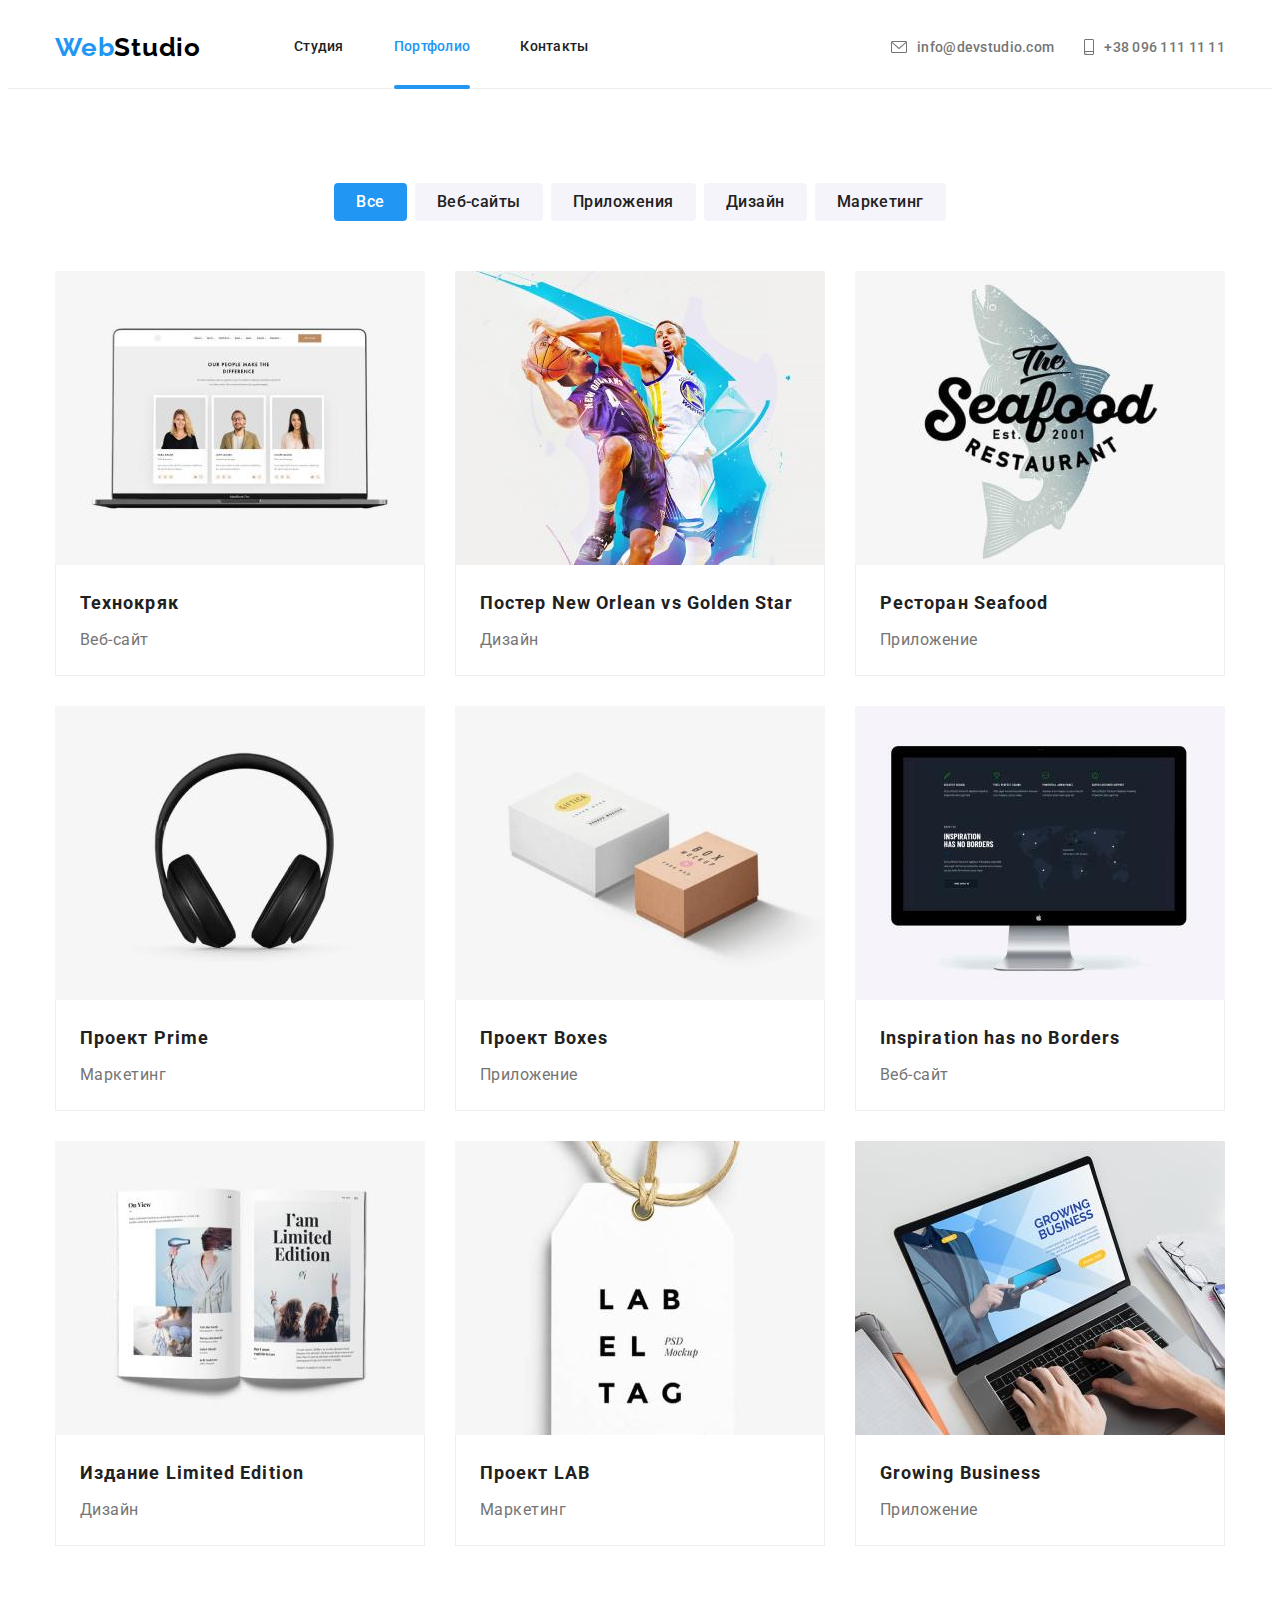
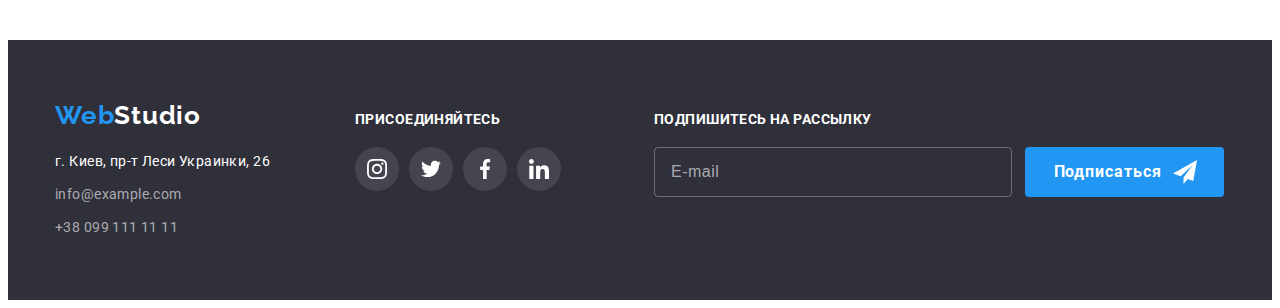
==== commit d14b5a26: "Исправляет адаптацию секций хедер, футер, наши особенности и наши работы" ====
--- a/portfolio.html
+++ b/portfolio.html
@@ -676,7 +676,9 @@
                 class="footer-form-block__email"
                 placeholder="E-mail"
               />
-              <span class="footer-button-wrapper">
+              <span
+                class="footer-button-wrapper footer-button-wrapper__content"
+              >
                 <button type="submit" class="btn footer__btn">
                   Подписаться
                 </button>
--- a/css/main.min.css
+++ b/css/main.min.css
@@ -1,2 +1,2 @@
-:root{--accent-color: #2196f3;--title-color: #212121;--text-color: #757575;--primary-background-color: #ffffff;--secondary-background-color: #2f303a;--third-background-color: #f5f4fa;--btn-color: #f5f4fa;--primary-btn-text-color: #ffffff;--secondary-btn-text-color: #212121;--primary-gap: 30px}html{box-sizing:border-box}*,*::before,*::after{box-sizing:inherit}body{background-color:var(--primary-background-color);color:var(--text-color);font-family:Roboto, sans-serif;font-style:normal}h1,h2,h3,h4,h5,h6,p{margin:0}ul{padding:0;margin:0}img{display:block;width:100%;height:auto}.link{text-decoration:none}.list{list-style:none}.visually-hidden{position:absolute;width:1px;height:1px;margin:-1px;padding:0;overflow:hidden;border:0;clip:rect(0 0 0 0)}.logo{font-family:Raleway, sans-serif;font-weight:700;font-size:24px;line-height:1.17;letter-spacing:0.03em;color:#000000}.logo__accent{color:var(--accent-color)}.container{padding-left:15px;padding-right:15px}.section{padding-top:60px;padding-bottom:60px}@media screen and (min-width: 1200px){.section{padding-top:94px;padding-bottom:94px}}.section-title{color:var(--title-color);font-weight:700;font-size:28px;line-height:1.18;text-align:center;letter-spacing:0.03em}@media screen and (min-width: 1200px){.section-title{font-size:36px;line-height:1.16}}.btn{display:block;padding-top:10px;padding-bottom:10px;border:none;border-radius:4px;cursor:pointer;font-family:inherit;font-weight:700;font-size:16px;line-height:1.87;text-align:center;letter-spacing:0.06em;color:var(--primary-btn-text-color);background-color:var(--accent-color)}.btn__icon{position:absolute;right:28px;top:50%;transform:translateY(-50%);fill:#ffffff}.social-list{display:flex;justify-content:center}.social-list__content{margin-top:16px}.social-list__item{width:44px;height:44px}.social-list__item+.social-list__item{margin-left:10px}.social-list__link{width:100%;height:100%;border-radius:50%;background-color:#ffffff;display:flex;align-items:center;justify-content:center;transition:background-color 250ms cubic-bezier(0.4, 0, 0.2, 1)}.social-list__link:hover,.social-list__link:focus{background-color:var(--accent-color)}.social-list__link-footer{background-color:rgba(255,255,255,0.1)}.social-list__icon{fill:#ffffff}.social-list__icon-team{fill:#afb1b8;transition:fill 250ms cubic-bezier(0.4, 0, 0.2, 1)}.social-list__link:hover .social-list__icon-team,.social-list__link:focus .social-list__icon-team{fill:var(--primary-btn-text-color)}.backdrop{position:fixed;width:100vw;height:100vh;background:rgba(0,0,0,0.2);top:0;display:flex;align-items:center;justify-content:center;transition:opacity 250ms cubic-bezier(0.4, 0, 0.2, 1),visibility 250ms cubic-bezier(0.4, 0, 0.2, 1)}.backdrop.is-hidden{opacity:0;visibility:hidden;pointer-events:none}.backdrop.is-hidden .modal{transform:scale(2) translateY(300px)}.modal{padding:40px;max-width:450px;min-height:609px;background-color:#ffffff;box-shadow:0px 1px 3px rgba(0,0,0,0.12),0px 1px 1px rgba(0,0,0,0.14),0px 2px 1px rgba(0,0,0,0.2);border-radius:4px;position:relative;transform:scale(1) translateY(0);transition:transform 250ms cubic-bezier(0.4, 0, 0.2, 1)}@media screen and (max-height: 600px){.modal{padding:20px 40px;min-height:550px}}@media screen and (min-width: 1200px){.modal{max-width:528px;min-height:581px}}.close-btn{position:absolute;padding:0;right:8px;top:8px;background-color:#ffffff;border-radius:50%;width:30px;height:30px;border:1px solid rgba(0,0,0,0.1);display:flex;align-items:center;justify-content:center;transition:fill 250ms cubic-bezier(0.4, 0, 0.2, 1)}.close-btn__icon{display:block;fill:#000000}.close-btn:hover .close-btn__icon,.close-btn:focus .close-btn__icon{fill:var(--accent-color)}.modal__title{margin-bottom:12px;font-weight:700;font-size:20px;line-height:1.5;text-align:center;letter-spacing:0.03em;color:var(--title-color)}@media screen and (min-width: 1200px){.modal__title{line-height:1.15}}.modal-form__field+.modal-form__field{margin-top:10px}.modal-form__input-label{font-size:12px;line-height:1.16;letter-spacing:0.01em;color:var(--text-color);display:block;margin-bottom:4px}.modal-form__input-wrapper{display:block;position:relative}.modal-form__input{width:100%;height:40px;border:1px solid rgba(33,33,33,0.2);border-radius:4px;background:transparent;padding-left:42px;padding-right:12px;outline:none;transition:border-color 250ms cubic-bezier(0.4, 0, 0.2, 1)}.modal-form__input:focus{border-color:var(--accent-color)}.modal-form__input-icon{position:absolute;left:12px;top:50%;transform:translateY(-50%);transition:fill 250ms cubic-bezier(0.4, 0, 0.2, 1)}.modal-form__input:focus+.modal-form__input-icon{fill:var(--accent-color)}.modal-form__text-input{padding-top:12px;padding-bottom:12px;padding-left:16px;padding-right:16px;width:100%;height:120px;border-radius:4px;border:1px solid rgba(33,33,33,0.2);background:transparent;resize:none;outline:none;transition:border-color 250ms cubic-bezier(0.4, 0, 0.2, 1)}.modal-form__text-input:focus{border-color:var(--accent-color)}.modal-form__check-text{margin-top:10px;margin-bottom:15px;font-size:2.35vw;line-height:1.17;letter-spacing:0.03em;color:var(--text-color);display:flex;position:relative;align-items:center;justify-content:center}@media screen and (min-width: 480px){.modal-form__check-text{margin-top:20px;margin-bottom:30px;font-size:12px}}@media screen and (min-width: 1200px){.modal-form__check-text{font-size:14px;line-height:1.71}}.modal-form__icon-place{width:16px;height:15px;border:2px solid #212121;border-radius:2px;margin-right:8px;display:flex;align-items:center;justify-content:center;transition:background-color 250ms cubic-bezier(0.4, 0, 0.2, 1)}.modal-form__checkbox:checked+.modal-form__icon-place{background-color:var(--accent-color);border:none}.modal-form__link{color:var(--accent-color)}@media screen and (min-width: 480px){.modal-form__link{margin-bottom:2px}}@media screen and (min-width: 1200px){.modal-form__link{margin-bottom:5px}}.modal-form__link::after{content:"";width:100%;height:1px;background-color:var(--accent-color);display:block;border-bottom:1px solid var(--accent-color)}@media screen and (min-width: 480px){.modal-form__link::after{margin-top:-2px}}@media screen and (min-width: 1200px){.modal-form__link::after{margin-top:-5px}}.modal-form__btn{margin:0 auto;padding-left:56px;padding-right:55px;transition:background-color 250ms cubic-bezier(0.4, 0, 0.2, 1),box-shadow 250ms cubic-bezier(0.4, 0, 0.2, 1)}.modal-form__btn:hover,.modal-form__btn:focus{background-color:#188ce8;box-shadow:0px 4px 4px rgba(0,0,0,0.15)}.header{border-bottom:1px solid #ececec}.header__container{display:flex;align-items:center;justify-content:space-between;margin-right:auto;margin-left:auto;width:100%}@media screen and (min-width: 480px){.header__container{max-width:480px;padding-top:10px;padding-bottom:10px}}@media screen and (min-width: 768px){.header__container{max-width:768px;padding-top:21px;padding-bottom:21px}}@media screen and (min-width: 1200px){.header__container{max-width:1200px;padding-top:24px;padding-bottom:25px}}@media screen and (min-width: 768px){.header__logo{margin-right:88px}}@media screen and (min-width: 1200px){.header__logo{margin-right:93px;font-size:26px;line-height:1.19}}.nav{display:none}.nav__list{align-items:center;display:flex}.nav__item:not(:last-child){margin-right:50px}.nav__link{display:block;position:relative;color:#212121;font-weight:500;font-size:14px;line-height:1.14;letter-spacing:0.02em;transition:color 250ms cubic-bezier(0.4, 0, 0.2, 1),fill 250ms cubic-bezier(0.4, 0, 0.2, 1)}.nav__link:hover,.nav__link:focus{color:var(--accent-color)}.nav__link-current{color:var(--accent-color)}.nav__link-current::after{content:"";display:block;bottom:-34px;position:absolute;width:100%;height:4px;border-radius:2px;background-color:var(--accent-color)}@media screen and (min-width: 768px){.nav{display:block}}.header-contacts-list__content{display:none}.header-contacts-list__item:not(:last-child){margin-bottom:10px}@media screen and (min-width: 1200px){.header-contacts-list__item:not(:last-child){margin-bottom:0px;margin-right:30px}}.header-contacts-list__link{display:flex;position:relative;color:var(--text-color);font-weight:500;font-size:12px;line-height:1.17;letter-spacing:0.02em;transition:color 250ms cubic-bezier(0.4, 0, 0.2, 1),fill 250ms cubic-bezier(0.4, 0, 0.2, 1)}.header-contacts-list__link:hover,.header-contacts-list__link:focus{color:var(--accent-color)}.header-contacts-list__icon{margin-top:auto;margin-bottom:auto;margin-right:8px;fill:currentColor}.header-contacts-list__icon:hover,.header-contacts-list__icon:focus{fill:var(--accent-color)}@media screen and (min-width: 768px){.header-contacts-list{display:block;margin-left:auto}}@media screen and (min-width: 1200px){.header-contacts-list{display:flex;justify-content:center;align-items:center;margin-left:auto}}.menu-open-btn{width:40px;height:40px;background-color:#ffffff;border:none;display:flex;align-items:center;justify-content:center;transition:fill 250ms cubic-bezier(0.4, 0, 0.2, 1)}.menu-open-btn__icon{display:block;fill:#000000}.menu-open-btn:hover .menu-open-btn__icon,.menu-open-btn:focus .menu-open-btn__icon{fill:var(--accent-color)}@media screen and (min-width: 768px){.menu-open-btn{display:none}}.header-mob-menu{padding-top:48px;padding-bottom:48px;padding-left:40px;padding-right:40px;z-index:1;position:fixed;top:0;left:0;width:100vw;height:100vh;background-color:#ffffff}@media screen and (min-width: 768px){.header-mob-menu{max-width:768px;visibility:hidden;opacity:0;pointer-events:none}}.header-mob-menu__container{position:relative;margin-right:auto;margin-left:auto;width:100%;height:100%;display:flex;flex-direction:column;justify-content:space-between}@media screen and (min-width: 480px){.header-mob-menu__container{max-width:480px}}@media screen and (min-width: 768px){.header-mob-menu__container{max-width:768px}}@media screen and (min-width: 1200px){.header-mob-menu__container{max-width:1200px}}.header-mob-menu.is-hidden{visibility:hidden;opacity:0;pointer-events:none}.header-mob-nav-list__item:not(:last-child){margin-bottom:32px}.header-mob-nav-list__link{color:#212121;font-weight:500;font-size:40px;line-height:1.18;letter-spacing:0.02em;transition:color 250ms cubic-bezier(0.4, 0, 0.2, 1),fill 250ms cubic-bezier(0.4, 0, 0.2, 1)}.header-mob-nav-list__link:hover,.header-mob-nav-list__link:focus{color:var(--accent-color)}.header-mob-nav-list__link-current{color:var(--accent-color)}.header-mob-contact-list__content{margin-bottom:64px}.header-mob-contact-list__item:not(:last-child){margin-bottom:32px}.header-mob-contact-list__link{color:var(--text-color);font-weight:500;font-size:24px;line-height:1.17;letter-spacing:0.02em;transition:color 250ms cubic-bezier(0.4, 0, 0.2, 1),fill 250ms cubic-bezier(0.4, 0, 0.2, 1)}.header-mob-contact-list__link:hover,.header-mob-contact-list__link:focus{color:var(--accent-color)}.header-mob-contact-list__item:first-child .header-mob-contact-list__link{font-weight:500;font-size:34px;line-height:1.18;letter-spacing:0.02em}.header-mob-social-list__content{display:flex;flex-wrap:wrap}.header-mob-social-list__item{margin-bottom:10px}.header-mob-social-list__item:not(:last-child){margin-right:10px;padding-right:10px;border-right:1px solid rgba(33,33,33,0.2)}.header-mob-social-list__link{color:var(--accent-color);font-weight:500;font-size:18px;line-height:1.22;letter-spacing:0.02em}.menu-close-btn{position:absolute;right:23px;top:-36px;width:40px;height:40px;background-color:#ffffff;border:none;transition:fill 250ms cubic-bezier(0.4, 0, 0.2, 1)}.menu-close-btn__icon{display:block;fill:#000000}.menu-close-btn:hover .menu-close-btn__icon,.menu-close-btn:focus .menu-close-btn__icon{fill:var(--accent-color)}.hero__section{padding-top:118px;padding-bottom:118px;margin-top:0;margin-bottom:0;margin-left:auto;margin-right:auto;max-width:1600px;background-color:#c4c4c4;background-image:linear-gradient(rgba(47,48,58,0.4), rgba(47,48,58,0.4)),url(../images/hero/hero-bg-mob.jpg);background-repeat:no-repeat;background-position:center;background-size:cover}@media (min-device-pixel-ratio: 2), (min-resolution: 192dpi), (min-resolution: 2dppx){.hero__section{background-image:linear-gradient(rgba(47,48,58,0.4), rgba(47,48,58,0.4)),url(../images/hero/hero-bg-mob-2x.jpg)}}@media screen and (min-width: 768px){.hero__section{background-image:linear-gradient(rgba(47,48,58,0.4), rgba(47,48,58,0.4)),url(../images/hero/hero-bg-tab.jpg)}}@media screen and (min-width: 768px) and (min-device-pixel-ratio: 2), screen and (min-width: 768px) and (min-resolution: 192dpi), screen and (min-width: 768px) and (min-resolution: 2dppx){.hero__section{background-image:linear-gradient(rgba(47,48,58,0.4), rgba(47,48,58,0.4)),url(../images/hero/hero-bg-tab-2x.jpg)}}@media screen and (min-width: 1200px){.hero__section{padding-top:200px;padding-bottom:200px;background-image:linear-gradient(rgba(47,48,58,0.4), rgba(47,48,58,0.4)),url(../images/hero/hero-bg-desc.jpg)}}@media screen and (min-width: 1200px) and (min-device-pixel-ratio: 2), screen and (min-width: 1200px) and (min-resolution: 192dpi), screen and (min-width: 1200px) and (min-resolution: 2dppx){.hero__section{background-image:linear-gradient(rgba(47,48,58,0.4), rgba(47,48,58,0.4)),url(../images/hero/hero-bg-desc-2x.jpg)}}.hero__title{margin-left:auto;margin-right:auto;margin-bottom:30px;max-width:360px;color:#ffffff;font-weight:900;font-size:26px;line-height:1.62;text-align:center;letter-spacing:0.06em;text-transform:uppercase}@media screen and (min-width: 1200px){.hero__title{font-size:44px;line-height:1.36;max-width:696px}}.hero__btn{margin-left:auto;margin-right:auto;padding-left:32px;padding-right:32px;transition:background-color 250ms cubic-bezier(0.4, 0, 0.2, 1),box-shadow 250ms cubic-bezier(0.4, 0, 0.2, 1)}.hero__btn:hover,.hero__btn:focus{background-color:#188ce8;box-shadow:0px 4px 4px rgba(0,0,0,0.15)}.features__container{margin-right:auto;margin-left:auto;width:100%}@media screen and (min-width: 480px){.features__container{max-width:480px}}@media screen and (min-width: 768px){.features__container{max-width:768px}}@media screen and (min-width: 1200px){.features__container{max-width:1200px}}@media screen and (min-width: 768px){.features-list__content{display:flex;flex-wrap:wrap;margin-left:calc(-1 * var(--primary-gap));margin-top:calc(-1 * var(--primary-gap))}}@media screen and (min-width: 768px){.features-list__item{flex-basis:calc(100% / 2 - var(--primary-gap));margin-left:var(--primary-gap);margin-top:var(--primary-gap)}}@media screen and (min-width: 1200px){.features-list__item{flex-basis:calc(100% / 4 - var(--primary-gap));margin-left:var(--primary-gap);margin-top:var(--primary-gap)}}.features-list__title{margin-top:30px;margin-bottom:10px;color:var(--title-color);font-weight:700;font-size:14px;line-height:1.14;text-align:center;text-transform:uppercase}@media screen and (min-width: 768px){.features-list__title{text-align:left}}.features-list__text{color:var(--text-color);font-size:14px;line-height:1.71;letter-spacing:0.03em}.features-list-icon{padding-top:25px;padding-bottom:25px;background-color:#f5f4fa}.features-list-icon__antenna,.features-list-icon__clock,.features-list-icon__diagram,.features-list-icon__astronaut{margin-left:auto;margin-right:auto;display:block}.about{padding-top:0}.about__container{margin-right:auto;margin-left:auto;width:1200px}@media screen and (max-width: 1199px){.about__container{display:none}}.about__title{margin-bottom:50px}.about-list{display:flex;justify-content:space-between}.about-list-container{position:relative}.about-list-container__text{padding-bottom:27px;padding-top:27px;position:absolute;bottom:0;width:100%;background-color:rgba(47,48,58,0.8);color:#ffffff;font-weight:700;font-size:14px;line-height:1.14;letter-spacing:0.03em;text-transform:uppercase;text-align:center}.team{background-color:var(--third-background-color)}.team__container{margin-right:auto;margin-left:auto;width:100%}@media screen and (min-width: 480px){.team__container{max-width:480px}}@media screen and (min-width: 768px){.team__container{max-width:768px}}@media screen and (min-width: 1200px){.team__container{max-width:1200px}}.team__title{margin-bottom:30px}@media screen and (min-width: 1200px){.team__title{margin-bottom:50px}}@media screen and (min-width: 768px){.team-list__content{display:flex;flex-wrap:wrap;margin-left:calc(-1 * var(--primary-gap));margin-top:calc(-1 * var(--primary-gap))}}.team-list__item{border-radius:0px 0px 4px 4px;box-shadow:0px 1px 3px rgba(0,0,0,0.12),0px 1px 1px rgba(0,0,0,0.14),0px 2px 1px rgba(0,0,0,0.2);background-color:var(--primary-background-color)}.team-list__item:not(:first-child){margin-top:30px}@media screen and (min-width: 768px){.team-list__item{flex-basis:calc(100% / 2 - var(--primary-gap));margin-left:var(--primary-gap);margin-top:var(--primary-gap)}}@media screen and (min-width: 1200px){.team-list__item{flex-basis:calc(100% / 4 - var(--primary-gap));margin-left:var(--primary-gap);margin-top:var(--primary-gap)}}.team-list-descr{padding-top:30px;padding-bottom:30px;text-align:center}.team-list-descr__title{margin-bottom:10px;color:var(--title-color);font-weight:500;font-size:16px;line-height:1.19;letter-spacing:0.03em}.team-list-descr__text{font-size:16px;line-height:1.19;text-align:center;letter-spacing:0.03em}.clients__container{margin-right:auto;margin-left:auto;width:100%}@media screen and (min-width: 480px){.clients__container{max-width:480px}}@media screen and (min-width: 768px){.clients__container{max-width:768px}}@media screen and (min-width: 1200px){.clients__container{max-width:1200px}}.clients__title{margin-bottom:30px}@media screen and (min-width: 1200px){.clients__title{margin-bottom:50px}}.clients-list__content{display:flex;flex-wrap:wrap;justify-content:center;margin-left:calc(-1 * var(--primary-gap));margin-top:calc(-1 * var(--primary-gap))}.clients-list__item{flex-basis:calc(100% / 2 - var(--primary-gap));margin-left:var(--primary-gap);margin-top:var(--primary-gap)}@media screen and (min-width: 768px){.clients-list__item{flex-basis:calc(100% / 3 - var(--primary-gap));margin-left:var(--primary-gap);margin-top:var(--primary-gap)}}@media screen and (min-width: 1200px){.clients-list__item{flex-basis:calc(100% / 6 - var(--primary-gap));margin-left:var(--primary-gap);margin-top:var(--primary-gap)}}.clients-list__link{display:block;padding-top:16px;padding-bottom:16px;border:1px solid #afb1b8;border-radius:4px;color:#afb1b8;transition:color 250ms cubic-bezier(0.4, 0, 0.2, 1)}.clients-list__link:hover,.clients-list__link:focus{border:1px solid var(--accent-color);color:var(--accent-color)}.clients-list__icon{display:block;margin-left:auto;margin-right:auto;fill:currentColor;transition:fill 250ms cubic-bezier(0.4, 0, 0.2, 1)}.clients-list__icon:hover,.clients-list__icon:focus{fill:var(--accent-color)}.footer{padding-top:60px;padding-bottom:60px;background-color:var(--secondary-background-color)}.footer__container{margin-right:auto;margin-left:auto;width:100%}@media screen and (min-width: 480px){.footer__container{max-width:480px}}@media screen and (min-width: 768px){.footer__container{max-width:768px;display:flex;flex-wrap:wrap;align-items:baseline;justify-content:center}}@media screen and (min-width: 1200px){.footer__container{max-width:1200px}}.footer__logo{display:block;margin-bottom:20px;color:#ffffff;text-align:center}@media screen and (min-width: 1200px){.footer__logo{font-size:26px;line-height:1.19;text-align:left}}.footer__btn{margin-right:0px;padding-left:29px;padding-right:62px;transition:background-color 250ms cubic-bezier(0.4, 0, 0.2, 1),box-shadow 250ms cubic-bezier(0.4, 0, 0.2, 1)}.footer__btn:hover,.footer__btn:focus{background-color:#188ce8;box-shadow:0px 4px 4px rgba(0,0,0,0.15)}.footer-left__content{margin-bottom:60px}@media screen and (min-width: 768px){.footer-left__content{flex-basis:content;margin-right:165px}}@media screen and (min-width: 1200px){.footer-left__content{margin-bottom:0px;flex-basis:content;margin-right:70px}}.footer-adress__content{margin-bottom:8px}@media screen and (min-width: 1200px){.footer-adress__content{margin-bottom:9px}}.footer-adress__text{font-style:normal;font-size:14px;line-height:1.71;letter-spacing:0.03em;text-align:center;color:#ffffff}.footer-contacts-list__item{text-align:center}@media screen and (min-width: 1200px){.footer-contacts-list__item{text-align:left}}.footer-contacts-list__item:not(:last-child){margin-bottom:8px}@media screen and (min-width: 1200px){.footer-contacts-list__item:not(:last-child){margin-bottom:9px}}.footer-contacts-list__link{font-size:14px;line-height:1.71;letter-spacing:0.03em;color:rgba(255,255,255,0.6);transition:color 250ms cubic-bezier(0.4, 0, 0.2, 1)}.footer-contacts-list__link:hover,.footer-contacts-list__link:focus{color:var(--accent-color)}.footer-middle__content{margin-bottom:60px}@media screen and (min-width: 1200px){.footer-middle__content{margin-bottom:0px;margin-right:93px}}.footer-middle__text{margin-bottom:20px;font-weight:700;font-size:14px;line-height:1.14;letter-spacing:0.03em;text-align:center;text-transform:uppercase;color:#ffffff}@media screen and (min-width: 1200px){.footer-middle__text{text-align:left}}.footer-right{flex-grow:1}.footer-form__text{margin-bottom:20px;font-weight:700;font-size:14px;line-height:1.14;letter-spacing:0.03em;text-align:center;text-transform:uppercase;color:#ffffff}@media screen and (min-width: 1200px){.footer-form__text{text-align:left}}@media screen and (min-width: 1200px){.footer-form-block{display:flex;justify-content:right}}.footer-form-block__email{width:100%;padding-top:15px;padding-bottom:15px;padding-left:16px;background-color:transparent;border:1px solid rgba(255,255,255,0.3);border-radius:4px;outline:none;color:rgba(255,255,255,0.6)}.footer-form-block__email::placeholder{font-size:16px;line-height:1.25;letter-spacing:0.03em;color:rgba(255,255,255,0.6)}@media screen and (min-width: 1200px){.footer-form-block__email{margin-right:12px}}.footer-button-wrapper{margin-top:20px;margin-right:auto;margin-left:auto;display:block;position:relative;width:200px}@media screen and (min-width: 1200px){.footer-button-wrapper{margin-top:0px}}.works{padding-top:45px}@media screen and (min-width: 768px){.works{padding-top:60px}}.works__container{margin-right:auto;margin-left:auto;width:100%}@media screen and (min-width: 480px){.works__container{max-width:480px}}@media screen and (min-width: 768px){.works__container{max-width:768px}}@media screen and (min-width: 1200px){.works__container{max-width:1200px}}.works-btn-list__content{display:flex;flex-wrap:wrap;margin-bottom:40px}@media screen and (min-width: 768px){.works-btn-list__content{margin-bottom:30px;justify-content:center}}@media screen and (min-width: 1200px){.works-btn-list__content{margin-bottom:50px;justify-content:center}}.works-btn-list__item{margin-top:15px}.works-btn-list__item:not(:last-child){margin-right:8px}@media screen and (min-width: 768px){.works-btn-list__item{margin-top:0px}}.works-btn{padding-left:22px;padding-right:22px;padding-top:6px;padding-bottom:6px;border:none;border-radius:4px;cursor:pointer;color:var(--secondary-btn-text-color);background-color:var(--btn-color);font-family:inherit;font-weight:500;font-size:16px;line-height:1.62;text-align:center;letter-spacing:0.03em;transition:box-shadow 250ms cubic-bezier(0.4, 0, 0.2, 1),color 250ms cubic-bezier(0.4, 0, 0.2, 1),background-color 250ms cubic-bezier(0.4, 0, 0.2, 1)}.works-btn:hover,.works-btn:focus{box-shadow:0px 3px 1px rgba(0,0,0,0.1),0px 1px 2px rgba(0,0,0,0.08),0px 2px 2px rgba(0,0,0,0.12);color:var(--primary-btn-text-color);background-color:var(--accent-color)}.btn-active{color:var(--primary-btn-text-color);background-color:var(--accent-color)}.works-list__content{display:flex;flex-wrap:wrap;margin-left:calc(-1 * var(--primary-gap));margin-top:calc(-1 * var(--primary-gap))}.works-list__item:not(:last-child){margin-bottom:30px}@media screen and (min-width: 768px){.works-list__item{flex-basis:calc(100% / 2 - var(--primary-gap));margin-left:var(--primary-gap);margin-top:var(--primary-gap);margin-bottom:0px}}@media screen and (min-width: 1200px){.works-list__item{flex-basis:calc(100% / 3 - var(--primary-gap));margin-left:var(--primary-gap);margin-top:var(--primary-gap);margin-bottom:0px}}.works-list__link{display:flex;flex-direction:column;height:100%;transition:box-shadow 250ms cubic-bezier(0.4, 0, 0.2, 1)}.works-list__link:hover,.works-list__link:focus{box-shadow:0px 1px 1px rgba(0,0,0,0.12),0px 4px 4px rgba(0,0,0,0.06),1px 4px 6px rgba(0,0,0,0.16)}.works-list-top-text__container{position:relative;overflow:hidden}.works-list-top-text__text{padding-top:63px;padding-bottom:63px;padding-left:24px;padding-right:24px;position:absolute;top:0;left:0;height:100%;font-size:18px;line-height:1.56;letter-spacing:0.03em;color:#ffffff;background-color:var(--accent-color);transform:translateY(100%);transition:transform 250ms cubic-bezier(0.4, 0, 0.2, 1)}.works-list__link:hover .works-list-top-text__text{transform:translateY(0)}.works-list-descr{flex-grow:1}.works-list-descr__content{padding-top:20px;padding-bottom:20px;padding-left:24px;padding-right:24px;border-left:1px solid #eeeeee;border-right:1px solid #eeeeee;border-bottom:1px solid #eeeeee}.works-list-descr__title{margin-bottom:4px;color:var(--title-color);font-weight:700;font-size:18px;line-height:2;letter-spacing:0.06em}.works-list-descr__text{font-size:16px;line-height:1.87;letter-spacing:0.03em;color:var(--text-color)}
+:root{--accent-color: #2196f3;--title-color: #212121;--text-color: #757575;--primary-background-color: #ffffff;--secondary-background-color: #2f303a;--third-background-color: #f5f4fa;--btn-color: #f5f4fa;--primary-btn-text-color: #ffffff;--secondary-btn-text-color: #212121;--primary-gap: 30px}html{box-sizing:border-box}*,*::before,*::after{box-sizing:inherit}body{background-color:var(--primary-background-color);color:var(--text-color);font-family:Roboto, sans-serif;font-style:normal}h1,h2,h3,h4,h5,h6,p{margin:0}ul{padding:0;margin:0}img{display:block;width:100%;height:auto}.link{text-decoration:none}.list{list-style:none}.visually-hidden{position:absolute;width:1px;height:1px;margin:-1px;padding:0;overflow:hidden;border:0;clip:rect(0 0 0 0)}.logo{font-family:Raleway, sans-serif;font-weight:700;font-size:24px;line-height:1.17;letter-spacing:0.03em;color:#000000}.logo__accent{color:var(--accent-color)}.container{padding-left:15px;padding-right:15px}.section{padding-top:60px;padding-bottom:60px}@media screen and (min-width: 1200px){.section{padding-top:94px;padding-bottom:94px}}.section-title{color:var(--title-color);font-weight:700;font-size:28px;line-height:1.18;text-align:center;letter-spacing:0.03em}@media screen and (min-width: 1200px){.section-title{font-size:36px;line-height:1.16}}.btn{display:block;padding-top:10px;padding-bottom:10px;border:none;border-radius:4px;cursor:pointer;font-family:inherit;font-weight:700;font-size:16px;line-height:1.87;text-align:center;letter-spacing:0.06em;color:var(--primary-btn-text-color);background-color:var(--accent-color)}.btn__icon{position:absolute;right:28px;top:50%;transform:translateY(-50%);fill:#ffffff}.social-list{display:flex;justify-content:center}.social-list__content{margin-top:16px}.social-list__item{width:44px;height:44px}.social-list__item+.social-list__item{margin-left:10px}.social-list__link{width:100%;height:100%;border-radius:50%;background-color:#ffffff;display:flex;align-items:center;justify-content:center;transition:background-color 250ms cubic-bezier(0.4, 0, 0.2, 1)}.social-list__link:hover,.social-list__link:focus{background-color:var(--accent-color)}.social-list__link-footer{background-color:rgba(255,255,255,0.1)}.social-list__icon{fill:#ffffff}.social-list__icon-team{fill:#afb1b8;transition:fill 250ms cubic-bezier(0.4, 0, 0.2, 1)}.social-list__link:hover .social-list__icon-team,.social-list__link:focus .social-list__icon-team{fill:var(--primary-btn-text-color)}.backdrop{position:fixed;width:100vw;height:100vh;background:rgba(0,0,0,0.2);top:0;display:flex;align-items:center;justify-content:center;transition:opacity 250ms cubic-bezier(0.4, 0, 0.2, 1),visibility 250ms cubic-bezier(0.4, 0, 0.2, 1)}.backdrop.is-hidden{opacity:0;visibility:hidden;pointer-events:none}.backdrop.is-hidden .modal{transform:scale(2) translateY(300px)}.modal{padding:40px;max-width:450px;min-height:609px;background-color:#ffffff;box-shadow:0px 1px 3px rgba(0,0,0,0.12),0px 1px 1px rgba(0,0,0,0.14),0px 2px 1px rgba(0,0,0,0.2);border-radius:4px;position:relative;transform:scale(1) translateY(0);transition:transform 250ms cubic-bezier(0.4, 0, 0.2, 1)}@media screen and (max-height: 600px){.modal{padding:20px 40px;min-height:550px}}@media screen and (min-width: 1200px){.modal{max-width:528px;min-height:581px}}.close-btn{position:absolute;padding:0;right:8px;top:8px;background-color:#ffffff;border-radius:50%;width:30px;height:30px;border:1px solid rgba(0,0,0,0.1);display:flex;align-items:center;justify-content:center;transition:fill 250ms cubic-bezier(0.4, 0, 0.2, 1)}.close-btn__icon{display:block;fill:#000000}.close-btn:hover .close-btn__icon,.close-btn:focus .close-btn__icon{fill:var(--accent-color)}.modal__title{margin-bottom:12px;font-weight:700;font-size:20px;line-height:1.5;text-align:center;letter-spacing:0.03em;color:var(--title-color)}@media screen and (min-width: 1200px){.modal__title{line-height:1.15}}.modal-form__field+.modal-form__field{margin-top:10px}.modal-form__input-label{font-size:12px;line-height:1.16;letter-spacing:0.01em;color:var(--text-color);display:block;margin-bottom:4px}.modal-form__input-wrapper{display:block;position:relative}.modal-form__input{width:100%;height:40px;border:1px solid rgba(33,33,33,0.2);border-radius:4px;background:transparent;padding-left:42px;padding-right:12px;outline:none;transition:border-color 250ms cubic-bezier(0.4, 0, 0.2, 1)}.modal-form__input:focus{border-color:var(--accent-color)}.modal-form__input-icon{position:absolute;left:12px;top:50%;transform:translateY(-50%);transition:fill 250ms cubic-bezier(0.4, 0, 0.2, 1)}.modal-form__input:focus+.modal-form__input-icon{fill:var(--accent-color)}.modal-form__text-input{padding-top:12px;padding-bottom:12px;padding-left:16px;padding-right:16px;width:100%;height:120px;border-radius:4px;border:1px solid rgba(33,33,33,0.2);background:transparent;resize:none;outline:none;transition:border-color 250ms cubic-bezier(0.4, 0, 0.2, 1)}.modal-form__text-input:focus{border-color:var(--accent-color)}.modal-form__check-text{margin-top:10px;margin-bottom:15px;font-size:2.35vw;line-height:1.17;letter-spacing:0.03em;color:var(--text-color);display:flex;position:relative;align-items:center;justify-content:center}@media screen and (min-width: 480px){.modal-form__check-text{margin-top:20px;margin-bottom:30px;font-size:12px}}@media screen and (min-width: 1200px){.modal-form__check-text{font-size:14px;line-height:1.71}}.modal-form__icon-place{width:16px;height:15px;border:2px solid #212121;border-radius:2px;margin-right:8px;display:flex;align-items:center;justify-content:center;transition:background-color 250ms cubic-bezier(0.4, 0, 0.2, 1)}.modal-form__checkbox:checked+.modal-form__icon-place{background-color:var(--accent-color);border:none}.modal-form__link{color:var(--accent-color)}@media screen and (min-width: 480px){.modal-form__link{margin-bottom:2px}}@media screen and (min-width: 1200px){.modal-form__link{margin-bottom:5px}}.modal-form__link::after{content:"";width:100%;height:1px;background-color:var(--accent-color);display:block;border-bottom:1px solid var(--accent-color)}@media screen and (min-width: 480px){.modal-form__link::after{margin-top:-2px}}@media screen and (min-width: 1200px){.modal-form__link::after{margin-top:-5px}}.modal-form__btn{margin:0 auto;padding-left:56px;padding-right:55px;transition:background-color 250ms cubic-bezier(0.4, 0, 0.2, 1),box-shadow 250ms cubic-bezier(0.4, 0, 0.2, 1)}.modal-form__btn:hover,.modal-form__btn:focus{background-color:#188ce8;box-shadow:0px 4px 4px rgba(0,0,0,0.15)}.header{border-bottom:1px solid #ececec}.header__container{display:flex;align-items:center;justify-content:space-between;margin-right:auto;margin-left:auto;width:100%}@media screen and (min-width: 480px){.header__container{max-width:480px;padding-top:10px;padding-bottom:10px}}@media screen and (min-width: 768px){.header__container{max-width:768px;padding-top:21px;padding-bottom:21px}}@media screen and (min-width: 1200px){.header__container{max-width:1200px;padding-top:24px;padding-bottom:25px}}@media screen and (min-width: 768px){.header__logo{margin-right:88px}}@media screen and (min-width: 1200px){.header__logo{margin-right:93px;font-size:26px;line-height:1.19}}.nav{display:none}.nav__list{align-items:center;display:flex}.nav__item:not(:last-child){margin-right:50px}.nav__link{display:block;position:relative;color:#212121;font-weight:500;font-size:14px;line-height:1.14;letter-spacing:0.02em;transition:color 250ms cubic-bezier(0.4, 0, 0.2, 1),fill 250ms cubic-bezier(0.4, 0, 0.2, 1)}.nav__link:hover,.nav__link:focus{color:var(--accent-color)}.nav__link-current{color:var(--accent-color)}.nav__link-current::after{content:"";display:block;bottom:-34px;position:absolute;width:100%;height:4px;border-radius:2px;background-color:var(--accent-color)}@media screen and (min-width: 768px){.nav{display:block}}.header-contacts-list__content{display:none}.header-contacts-list__item:not(:last-child){margin-bottom:10px}@media screen and (min-width: 1200px){.header-contacts-list__item:not(:last-child){margin-bottom:0px;margin-right:30px}}.header-contacts-list__link{display:flex;align-items:flex-end;position:relative;color:var(--text-color);font-weight:500;font-size:12px;line-height:1.17;letter-spacing:0.02em;transition:color 250ms cubic-bezier(0.4, 0, 0.2, 1),fill 250ms cubic-bezier(0.4, 0, 0.2, 1)}.header-contacts-list__link:hover,.header-contacts-list__link:focus{color:var(--accent-color)}@media screen and (min-width: 1200px){.header-contacts-list__link{font-size:14px}}.header-contacts-list__icon{display:block;margin-top:auto;margin-bottom:auto;margin-right:8px;fill:currentColor}.header-contacts-list__icon:hover,.header-contacts-list__icon:focus{fill:var(--accent-color)}@media screen and (min-width: 1200px){.header-contacts-list__icon{margin-right:10px}}@media screen and (min-width: 768px){.header-contacts-list{display:block;margin-left:auto}}@media screen and (min-width: 1200px){.header-contacts-list{display:flex;justify-content:center;align-items:center;margin-left:auto}}.menu-open-btn{width:40px;height:40px;background-color:#ffffff;border:none;display:flex;align-items:center;justify-content:center;transition:fill 250ms cubic-bezier(0.4, 0, 0.2, 1)}.menu-open-btn__icon{display:block;fill:#000000}.menu-open-btn:hover .menu-open-btn__icon,.menu-open-btn:focus .menu-open-btn__icon{fill:var(--accent-color)}@media screen and (min-width: 768px){.menu-open-btn{display:none}}.header-mob-menu{padding-top:48px;padding-bottom:48px;padding-left:40px;padding-right:40px;z-index:1;position:fixed;top:0;left:0;width:100vw;height:100vh;background-color:#ffffff}@media screen and (min-width: 768px){.header-mob-menu{max-width:768px;visibility:hidden;opacity:0;pointer-events:none}}.header-mob-menu__container{position:relative;margin-right:auto;margin-left:auto;width:100%;height:100%;display:flex;flex-direction:column;justify-content:space-between}@media screen and (min-width: 480px){.header-mob-menu__container{max-width:480px}}@media screen and (min-width: 768px){.header-mob-menu__container{max-width:768px}}@media screen and (min-width: 1200px){.header-mob-menu__container{max-width:1200px}}.header-mob-menu.is-hidden{visibility:hidden;opacity:0;pointer-events:none}.header-mob-nav-list__item:not(:last-child){margin-bottom:32px}.header-mob-nav-list__link{color:#212121;font-weight:500;font-size:40px;line-height:1.18;letter-spacing:0.02em;transition:color 250ms cubic-bezier(0.4, 0, 0.2, 1),fill 250ms cubic-bezier(0.4, 0, 0.2, 1)}.header-mob-nav-list__link:hover,.header-mob-nav-list__link:focus{color:var(--accent-color)}.header-mob-nav-list__link-current{color:var(--accent-color)}.header-mob-contact-list__content{margin-bottom:64px}.header-mob-contact-list__item:not(:last-child){margin-bottom:32px}.header-mob-contact-list__link{color:var(--text-color);font-weight:500;font-size:24px;line-height:1.17;letter-spacing:0.02em;transition:color 250ms cubic-bezier(0.4, 0, 0.2, 1),fill 250ms cubic-bezier(0.4, 0, 0.2, 1)}.header-mob-contact-list__link:hover,.header-mob-contact-list__link:focus{color:var(--accent-color)}.header-mob-contact-list__item:first-child .header-mob-contact-list__link{font-weight:500;font-size:34px;line-height:1.18;letter-spacing:0.02em}.header-mob-social-list__content{display:flex;flex-wrap:wrap}.header-mob-social-list__item{margin-bottom:10px}.header-mob-social-list__item:not(:last-child){margin-right:10px;padding-right:10px;border-right:1px solid rgba(33,33,33,0.2)}.header-mob-social-list__link{color:var(--accent-color);font-weight:500;font-size:18px;line-height:1.22;letter-spacing:0.02em}.menu-close-btn{position:absolute;right:-30px;top:-45px;width:40px;height:40px;background-color:#ffffff;border:none;transition:fill 250ms cubic-bezier(0.4, 0, 0.2, 1)}.menu-close-btn__icon{display:block;fill:#000000}.menu-close-btn:hover .menu-close-btn__icon,.menu-close-btn:focus .menu-close-btn__icon{fill:var(--accent-color)}.hero__section{padding-top:118px;padding-bottom:118px;margin-top:0;margin-bottom:0;margin-left:auto;margin-right:auto;max-width:1600px;background-color:#c4c4c4;background-image:linear-gradient(rgba(47,48,58,0.4), rgba(47,48,58,0.4)),url(../images/hero/hero-bg-mob.jpg);background-repeat:no-repeat;background-position:center;background-size:cover}@media (min-device-pixel-ratio: 2), (min-resolution: 192dpi), (min-resolution: 2dppx){.hero__section{background-image:linear-gradient(rgba(47,48,58,0.4), rgba(47,48,58,0.4)),url(../images/hero/hero-bg-mob-2x.jpg)}}@media screen and (min-width: 768px){.hero__section{background-image:linear-gradient(rgba(47,48,58,0.4), rgba(47,48,58,0.4)),url(../images/hero/hero-bg-tab.jpg)}}@media screen and (min-width: 768px) and (min-device-pixel-ratio: 2), screen and (min-width: 768px) and (min-resolution: 192dpi), screen and (min-width: 768px) and (min-resolution: 2dppx){.hero__section{background-image:linear-gradient(rgba(47,48,58,0.4), rgba(47,48,58,0.4)),url(../images/hero/hero-bg-tab-2x.jpg)}}@media screen and (min-width: 1200px){.hero__section{padding-top:200px;padding-bottom:200px;background-image:linear-gradient(rgba(47,48,58,0.4), rgba(47,48,58,0.4)),url(../images/hero/hero-bg-desc.jpg)}}@media screen and (min-width: 1200px) and (min-device-pixel-ratio: 2), screen and (min-width: 1200px) and (min-resolution: 192dpi), screen and (min-width: 1200px) and (min-resolution: 2dppx){.hero__section{background-image:linear-gradient(rgba(47,48,58,0.4), rgba(47,48,58,0.4)),url(../images/hero/hero-bg-desc-2x.jpg)}}.hero__title{margin-left:auto;margin-right:auto;margin-bottom:30px;max-width:360px;color:#ffffff;font-weight:900;font-size:26px;line-height:1.62;text-align:center;letter-spacing:0.06em;text-transform:uppercase}@media screen and (min-width: 1200px){.hero__title{font-size:44px;line-height:1.36;max-width:696px}}.hero__btn{margin-left:auto;margin-right:auto;padding-left:32px;padding-right:32px;transition:background-color 250ms cubic-bezier(0.4, 0, 0.2, 1),box-shadow 250ms cubic-bezier(0.4, 0, 0.2, 1)}.hero__btn:hover,.hero__btn:focus{background-color:#188ce8;box-shadow:0px 4px 4px rgba(0,0,0,0.15)}.features__container{margin-right:auto;margin-left:auto;width:100%}@media screen and (min-width: 480px){.features__container{max-width:480px}}@media screen and (min-width: 768px){.features__container{max-width:768px}}@media screen and (min-width: 1200px){.features__container{max-width:1200px}}@media screen and (min-width: 768px){.features-list__content{display:flex;flex-wrap:wrap;margin-left:calc(-1 * var(--primary-gap));margin-top:calc(-1 * var(--primary-gap))}}.features-list__item:not(:first-child){margin-top:30px}@media screen and (min-width: 768px){.features-list__item{flex-basis:calc(100% / 2 - var(--primary-gap));margin-left:var(--primary-gap);margin-top:var(--primary-gap)}}@media screen and (min-width: 1200px){.features-list__item{flex-basis:calc(100% / 4 - var(--primary-gap));margin-left:var(--primary-gap);margin-top:var(--primary-gap)}}.features-list__title{margin-top:30px;margin-bottom:10px;color:var(--title-color);font-weight:700;font-size:14px;line-height:1.14;text-align:center;text-transform:uppercase}@media screen and (min-width: 768px){.features-list__title{text-align:left}}.features-list__text{color:var(--text-color);font-size:14px;line-height:1.71;letter-spacing:0.03em}.features-list-icon{padding-top:25px;padding-bottom:25px;background-color:#f5f4fa}.features-list-icon__antenna,.features-list-icon__clock,.features-list-icon__diagram,.features-list-icon__astronaut{margin-left:auto;margin-right:auto;display:block}.about{padding-top:0}.about__container{margin-right:auto;margin-left:auto;width:1200px}.about__title{margin-bottom:50px}@media screen and (max-width: 1199px){.about{display:none}}.about-list{display:flex;justify-content:space-between}.about-list-container{position:relative}.about-list-container__text{padding-bottom:27px;padding-top:27px;position:absolute;bottom:0;width:100%;background-color:rgba(47,48,58,0.8);color:#ffffff;font-weight:700;font-size:14px;line-height:1.14;letter-spacing:0.03em;text-transform:uppercase;text-align:center}.team{background-color:var(--third-background-color)}.team__container{margin-right:auto;margin-left:auto;width:100%}@media screen and (min-width: 480px){.team__container{max-width:480px}}@media screen and (min-width: 768px){.team__container{max-width:768px}}@media screen and (min-width: 1200px){.team__container{max-width:1200px}}.team__title{margin-bottom:30px}@media screen and (min-width: 1200px){.team__title{margin-bottom:50px}}@media screen and (min-width: 768px){.team-list__content{display:flex;flex-wrap:wrap;margin-left:calc(-1 * var(--primary-gap));margin-top:calc(-1 * var(--primary-gap))}}.team-list__item{border-radius:0px 0px 4px 4px;box-shadow:0px 1px 3px rgba(0,0,0,0.12),0px 1px 1px rgba(0,0,0,0.14),0px 2px 1px rgba(0,0,0,0.2);background-color:var(--primary-background-color)}.team-list__item:not(:first-child){margin-top:30px}@media screen and (min-width: 768px){.team-list__item{flex-basis:calc(100% / 2 - var(--primary-gap));margin-left:var(--primary-gap);margin-top:var(--primary-gap)}}@media screen and (min-width: 1200px){.team-list__item{flex-basis:calc(100% / 4 - var(--primary-gap));margin-left:var(--primary-gap);margin-top:var(--primary-gap)}}.team-list-descr{padding-top:30px;padding-bottom:30px;text-align:center}.team-list-descr__title{margin-bottom:10px;color:var(--title-color);font-weight:500;font-size:16px;line-height:1.19;letter-spacing:0.03em}.team-list-descr__text{font-size:16px;line-height:1.19;text-align:center;letter-spacing:0.03em}.clients__container{margin-right:auto;margin-left:auto;width:100%}@media screen and (min-width: 480px){.clients__container{max-width:480px}}@media screen and (min-width: 768px){.clients__container{max-width:768px}}@media screen and (min-width: 1200px){.clients__container{max-width:1200px}}.clients__title{margin-bottom:30px}@media screen and (min-width: 1200px){.clients__title{margin-bottom:50px}}.clients-list__content{display:flex;flex-wrap:wrap;justify-content:center;margin-left:calc(-1 * var(--primary-gap));margin-top:calc(-1 * var(--primary-gap))}.clients-list__item{flex-basis:calc(100% / 2 - var(--primary-gap));margin-left:var(--primary-gap);margin-top:var(--primary-gap)}@media screen and (min-width: 768px){.clients-list__item{flex-basis:calc(100% / 3 - var(--primary-gap));margin-left:var(--primary-gap);margin-top:var(--primary-gap)}}@media screen and (min-width: 1200px){.clients-list__item{flex-basis:calc(100% / 6 - var(--primary-gap));margin-left:var(--primary-gap);margin-top:var(--primary-gap)}}.clients-list__link{display:block;padding-top:16px;padding-bottom:16px;border:1px solid #afb1b8;border-radius:4px;color:#afb1b8;transition:color 250ms cubic-bezier(0.4, 0, 0.2, 1)}.clients-list__link:hover,.clients-list__link:focus{border:1px solid var(--accent-color);color:var(--accent-color)}.clients-list__icon{display:block;margin-left:auto;margin-right:auto;fill:currentColor;transition:fill 250ms cubic-bezier(0.4, 0, 0.2, 1)}.clients-list__icon:hover,.clients-list__icon:focus{fill:var(--accent-color)}.footer{padding-top:60px;padding-bottom:60px;background-color:var(--secondary-background-color)}.footer__container{margin-right:auto;margin-left:auto;width:100%}@media screen and (min-width: 480px){.footer__container{max-width:480px}}@media screen and (min-width: 768px){.footer__container{max-width:768px;display:flex;flex-wrap:wrap;align-items:baseline;justify-content:center}}@media screen and (min-width: 1200px){.footer__container{max-width:1200px}}.footer__logo{display:block;margin-bottom:20px;color:#ffffff;text-align:center}@media screen and (min-width: 1200px){.footer__logo{font-size:26px;line-height:1.19;text-align:left}}.footer__btn{margin-right:0px;padding-left:29px;padding-right:62px;transition:background-color 250ms cubic-bezier(0.4, 0, 0.2, 1),box-shadow 250ms cubic-bezier(0.4, 0, 0.2, 1)}.footer__btn:hover,.footer__btn:focus{background-color:#188ce8;box-shadow:0px 4px 4px rgba(0,0,0,0.15)}.footer-left__content{margin-bottom:60px}@media screen and (min-width: 768px){.footer-left__content{flex-basis:content;margin-right:165px}}@media screen and (min-width: 1200px){.footer-left__content{margin-bottom:0px;flex-basis:content;margin-right:70px}}.footer-adress__content{margin-bottom:8px}@media screen and (min-width: 1200px){.footer-adress__content{margin-bottom:9px;padding-right:15px}}.footer-adress__text{font-style:normal;font-size:14px;line-height:1.71;letter-spacing:0.03em;text-align:center;color:#ffffff}.footer-contacts-list__item{text-align:center}@media screen and (min-width: 1200px){.footer-contacts-list__item{text-align:left}}.footer-contacts-list__item:not(:last-child){margin-bottom:8px}@media screen and (min-width: 1200px){.footer-contacts-list__item:not(:last-child){margin-bottom:9px}}.footer-contacts-list__link{font-size:14px;line-height:1.71;letter-spacing:0.03em;color:rgba(255,255,255,0.6);transition:color 250ms cubic-bezier(0.4, 0, 0.2, 1)}.footer-contacts-list__link:hover,.footer-contacts-list__link:focus{color:var(--accent-color)}.footer-middle__content{margin-bottom:60px}@media screen and (min-width: 1200px){.footer-middle__content{margin-bottom:0px;margin-right:93px}}.footer-middle__text{margin-bottom:20px;font-weight:700;font-size:14px;line-height:1.14;letter-spacing:0.03em;text-align:center;text-transform:uppercase;color:#ffffff}@media screen and (min-width: 1200px){.footer-middle__text{text-align:left}}.footer-right{flex-grow:1}.footer-form__text{margin-bottom:20px;font-weight:700;font-size:14px;line-height:1.14;letter-spacing:0.03em;text-align:center;text-transform:uppercase;color:#ffffff}@media screen and (min-width: 1200px){.footer-form__text{text-align:left}}@media screen and (min-width: 1200px){.footer-form-block{display:flex;justify-content:right}}.footer-form-block__email{display:block;width:100%;max-width:450px;padding-top:15px;padding-bottom:15px;padding-left:16px;margin-bottom:20px;margin-right:auto;margin-left:auto;background-color:transparent;border:1px solid rgba(255,255,255,0.3);border-radius:4px;outline:none;color:rgba(255,255,255,0.6)}.footer-form-block__email::placeholder{font-size:16px;line-height:1.25;letter-spacing:0.03em;color:rgba(255,255,255,0.6)}@media screen and (min-width: 1200px){.footer-form-block__email{margin-bottom:0px;margin-left:0;margin-right:12px;max-width:358px}}.footer-button-wrapper__content{margin-right:auto;margin-left:auto;display:block;position:relative;width:200px}@media screen and (min-width: 1200px){.footer-button-wrapper__content{margin-top:0px}}.works{padding-top:45px}@media screen and (min-width: 768px){.works{padding-top:60px}}@media screen and (min-width: 1200px){.works{padding-top:94px}}.works__container{margin-right:auto;margin-left:auto;width:100%}@media screen and (min-width: 480px){.works__container{max-width:480px}}@media screen and (min-width: 768px){.works__container{max-width:768px}}@media screen and (min-width: 1200px){.works__container{max-width:1200px}}.works-btn-list__content{display:flex;flex-wrap:wrap;margin-bottom:40px}@media screen and (min-width: 768px){.works-btn-list__content{margin-bottom:30px;justify-content:center}}@media screen and (min-width: 1200px){.works-btn-list__content{margin-bottom:50px;justify-content:center}}.works-btn-list__item{margin-top:15px}.works-btn-list__item:not(:last-child){margin-right:8px}@media screen and (min-width: 768px){.works-btn-list__item{margin-top:0px}}.works-btn{padding-left:22px;padding-right:22px;padding-top:6px;padding-bottom:6px;border:none;border-radius:4px;cursor:pointer;color:var(--secondary-btn-text-color);background-color:var(--btn-color);font-family:inherit;font-weight:500;font-size:16px;line-height:1.62;text-align:center;letter-spacing:0.03em;transition:box-shadow 250ms cubic-bezier(0.4, 0, 0.2, 1),color 250ms cubic-bezier(0.4, 0, 0.2, 1),background-color 250ms cubic-bezier(0.4, 0, 0.2, 1)}.works-btn:hover,.works-btn:focus{box-shadow:0px 3px 1px rgba(0,0,0,0.1),0px 1px 2px rgba(0,0,0,0.08),0px 2px 2px rgba(0,0,0,0.12);color:var(--primary-btn-text-color);background-color:var(--accent-color)}.btn-active{color:var(--primary-btn-text-color);background-color:var(--accent-color)}@media screen and (min-width: 768px){.works-list__content{display:flex;flex-wrap:wrap;margin-left:calc(-1 * var(--primary-gap));margin-top:calc(-1 * var(--primary-gap))}}.works-list__item:not(:first-child){margin-top:30px}@media screen and (min-width: 768px){.works-list__item{flex-basis:calc(100% / 2 - var(--primary-gap));margin-left:var(--primary-gap);margin-top:var(--primary-gap);margin-bottom:0px}}@media screen and (min-width: 1200px){.works-list__item{flex-basis:calc(100% / 3 - var(--primary-gap));margin-left:var(--primary-gap);margin-top:var(--primary-gap);margin-bottom:0px}}.works-list__link{display:flex;flex-direction:column;height:100%;transition:box-shadow 250ms cubic-bezier(0.4, 0, 0.2, 1)}.works-list__link:hover,.works-list__link:focus{box-shadow:0px 1px 1px rgba(0,0,0,0.12),0px 4px 4px rgba(0,0,0,0.06),1px 4px 6px rgba(0,0,0,0.16)}.works-list-top-text__container{position:relative;overflow:hidden}.works-list-top-text__text{padding-top:63px;padding-bottom:63px;padding-left:24px;padding-right:24px;position:absolute;top:0;left:0;height:100%;font-size:18px;line-height:1.56;letter-spacing:0.03em;color:#ffffff;background-color:var(--accent-color);transform:translateY(100%);transition:transform 250ms cubic-bezier(0.4, 0, 0.2, 1)}.works-list__link:hover .works-list-top-text__text{transform:translateY(0)}.works-list-descr{flex-grow:1}.works-list-descr__content{padding-top:20px;padding-bottom:20px;padding-left:24px;padding-right:24px;border-left:1px solid #eeeeee;border-right:1px solid #eeeeee;border-bottom:1px solid #eeeeee}.works-list-descr__title{margin-bottom:4px;color:var(--title-color);font-weight:700;font-size:18px;line-height:2;letter-spacing:0.06em}.works-list-descr__text{font-size:16px;line-height:1.87;letter-spacing:0.03em;color:var(--text-color)}
 /*# sourceMappingURL=main.min.css.map */